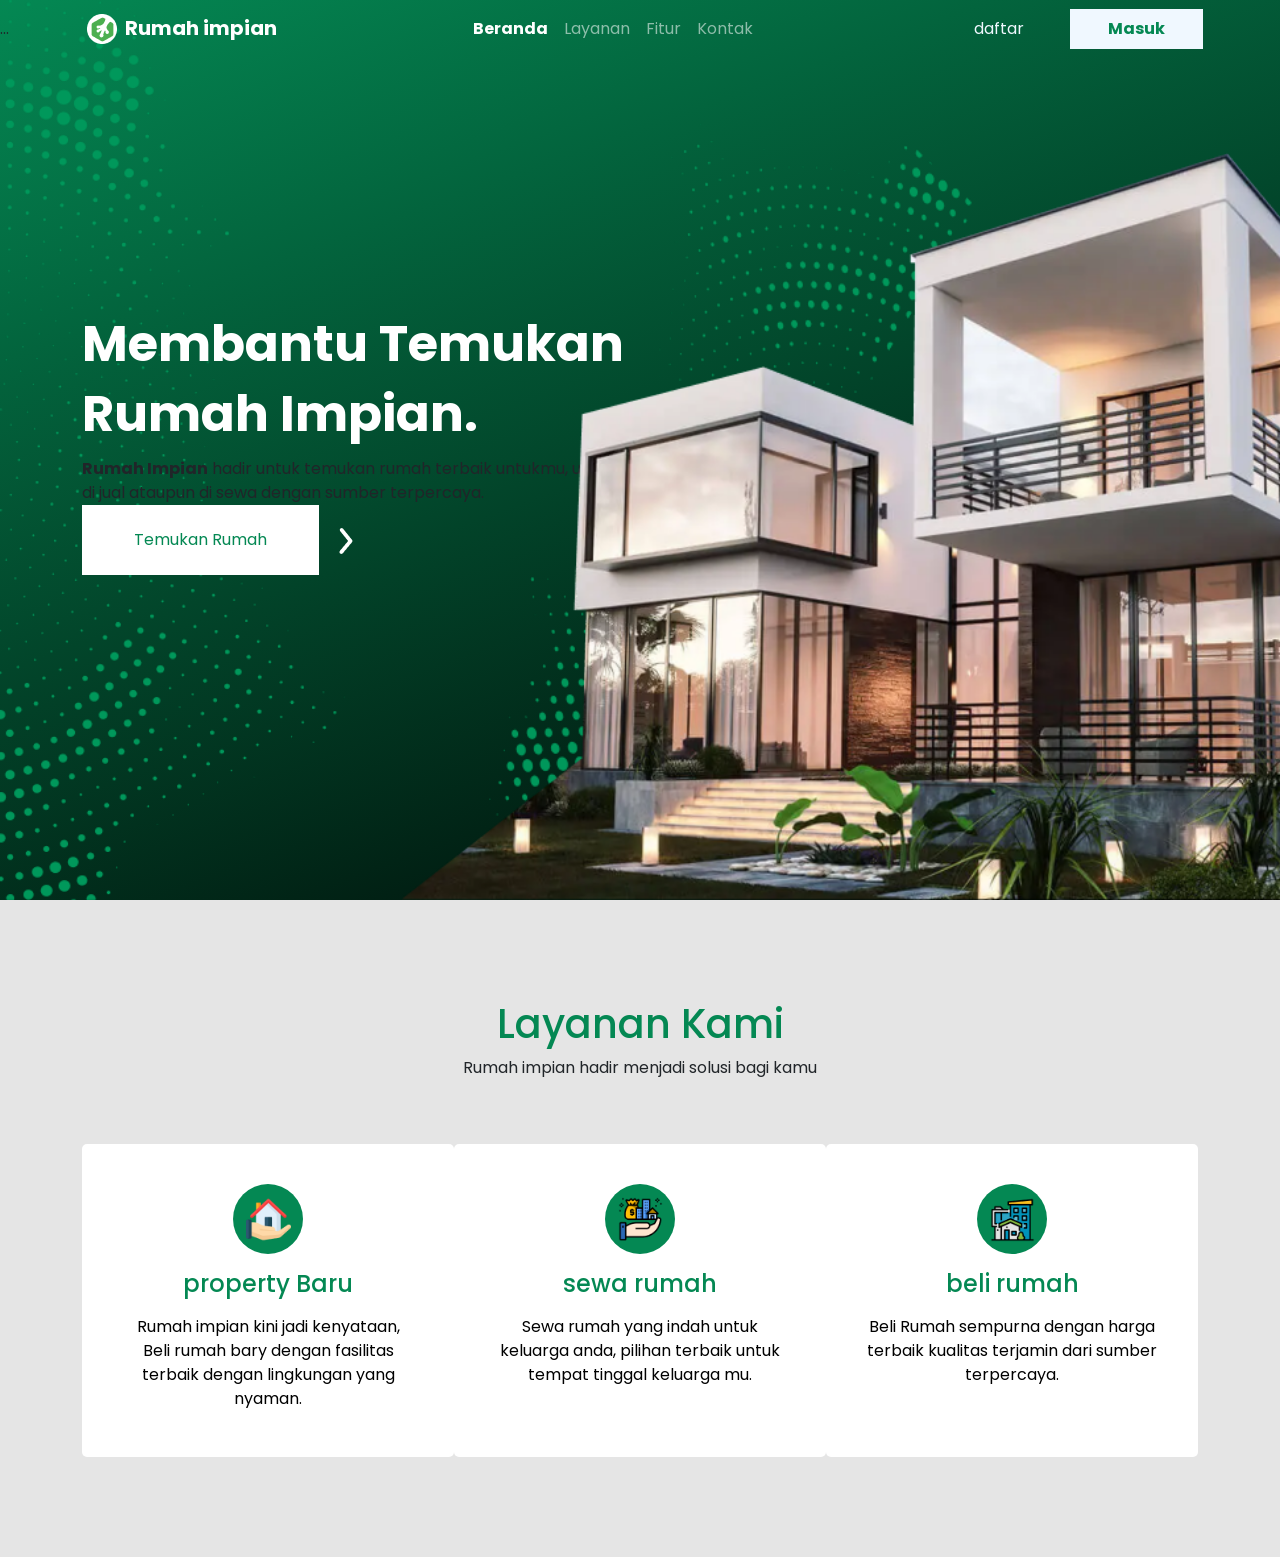
==== index.html @ faec4da8 "update layanan" ====
<!DOCTYPE html>
<html lang="en">
  <head>
    <meta charset="utf-8" />
    <meta name="viewport" content="width=device-width, initial-scale=1" />
    <title>Rumah impian</title>
    <link
      href="https://cdn.jsdelivr.net/npm/bootstrap@5.3.8/dist/css/bootstrap.min.css"
      rel="stylesheet"
      integrity="sha384-sRIl4kxILFvY47J16cr9ZwB07vP4J8+LH7qKQnuqkuIAvNWLzeN8tE5YBujZqJLB"
      crossorigin="anonymous"
    />
    <link rel="preconnect" href="https://fonts.googleapis.com" />
    <link rel="preconnect" href="https://fonts.gstatic.com" crossorigin />
    <link
      href="https://fonts.googleapis.com/css2?family=Poppins:wght@400;500;700&display=swap"
      rel="stylesheet"
    />
    <link rel="shortcut icon" href="image/logo rumah impian.png" type="image/x-icon">
    <link rel="stylesheet" href="style.css">
  </head>
  <body>
    
    <nav class="navbar navbar-expand-lg bg-transparent navbar-dark position-fixed w-100">...
      <div class="container">
        <a class="navbar-brand" href="#"><img src="image/logo rumah impian.png" alt="Logo" width="30"  class="d-inline-block align-text-top me-2">Rumah impian</a>
        <button
          class="navbar-toggler"
          type="button"
          data-bs-toggle="collapse"
          data-bs-target="#navbarNav"
          aria-controls="navbarNav"
          aria-expanded="false"
          aria-label="Toggle navigation"
        >
          <span class="navbar-toggler-icon"></span>
        </button>
        <div class="collapse navbar-collapse" id="navbarNav">
          <ul class="navbar-nav mx-auto">
            <li class="nav-item">
              <a class="nav-link active" aria-current="page" href="#">Beranda</a>
            </li>
            <li class="nav-item">
              <a class="nav-link" href="#">Layanan</a>
            </li>
            <li class="nav-item">
              <a class="nav-link" href="#">Fitur</a>
            </li>
            <li class="nav-item">
              <a class="nav-link">Kontak</a>
            </li>
          </ul>
          <div>
            <button class="btn-daftar">daftar</button>
            <button class="btn-Masuk">Masuk</button>
          </div>
        </div>
      </div>
    </nav>
    
     <!-- section hero-->
     <section id="hero">
    <div class="container h-100">
    <div class="row h-100">
      
        <div class="col-md-6 my-auto text-hero">
       <h1>Membantu Temukan Rumah Impian.</h1>   
       <P>
        <span class="fw-bold">Rumah Impian</span> hadir untuk temukan rumah terbaik
       untukmu, untuk di jual ataupun di sewa dengan sumber 
        terpercaya.
    <button class="btn-lg">Temukan Rumah</button>
    <img src="image/arrow.png"alt="">
    </P>  
        </div>
    </div>
    <img src="image/hero banner.png" alt="" class="position-absolute end-0 bottom-0  h-100" >
    <img src="image/accent banner.png" alt="" class="position-absolute start-0 top-0 h-100 accent-banner" >
    <!--end section hero -->

    <!-- section layanan -->
    <section id="our-service">
      <div class="container h-100">
        <div class="row">
          <div class="col-md text-center">
            <h1 class="kaa">Layanan Kami</h1>
            <p>Rumah impian hadir menjadi solusi bagi kamu</p>
          </div>
        </div>
        <div class="row mt-5">
            <div class="col-md-4 card-layanan">
            <div class="container-img position-relative mx-auto">
              <img src="image/house 1.png" alt="" height="45" />
            </div>
            <h4 class="mt-3 mb-3 text-center">property
            Baru</h4>
            <p class="text-center">
              Rumah impian kini jadi kenyataan, Beli 
              rumah bary dengan fasilitas terbaik
              dengan lingkungan yang nyaman.
            </p>
      </div>
        <div class="col-md-4 card-layanan">
            <div class="container-img position-relative mx-auto">
              <img src="image/assets 1.png" alt="" height="45" />
            </div>
            <h4 class="mt-3 mb-3 text-center">sewa rumah
            </h4>
            <p class="text-center">
             Sewa rumah yang indah untuk keluarga 
             anda, pilihan terbaik untuk tempat 
             tinggal keluarga mu.
            </p>
      </div>
      <div class="col-md-4 card-layanan">
            <div class="container-img position-relative mx-auto">
              <img src="image/town 1.png" alt="" height="45" />
            </div>
            <h4 class="mt-3 mb-3 text-center">beli rumah
            </h4>
            <p class="text-center">
              Beli Rumah sempurna dengan harga 
              terbaik kualitas terjamin dari sumber 
              terpercaya.
            </p>
      </div>
    </div>
            
      </div>
     </section>
    </div>
     </section>
    <script
      src="https://cdn.jsdelivr.net/npm/bootstrap@5.3.8/dist/js/bootstrap.bundle.min.js"
      integrity="sha384-FKyoEForCGlyvwx9Hj09JcYn3nv7wiPVlz7YYwJrWVcXK/BmnVDxM+D2scQbITxI"
      crossorigin="anonymous"
    ></script>
  </body>
</html>
---- style.css ----
:root{
    --pr-hijau: #048853 ;
}
body{
    font-family:"Poppins";
    background-color: #e5e5e5;
}
.navbar{
    z-index: 3;
}
*{
    z-index: 2;
}
.accent-banner{
    z-index: 1;

}
.navbar-brand{

    font-size: 20px;
    font-weight: 700;
}
/* navbar style */
.nav-link.active{
    font-size: 16px;
    font-weight:700;
}
.nav-link{

    font-size: 16px;
    font-weight: 400;
}
.btn-Masuk{
    width: 133px;
    height: 40px;
    background-color: aliceblue;
    border: none;
    font-weight: 700;
    color: var(--pr-hijau)
}
.btn-daftar{
    width: 133px;
    height: 40px;
    background-color: transparent;
    border: none;
    font-size: 16px;
    font-weight:400;
    color:aliceblue;

}
/* navbar end */

/* style hero */
#hero{
    background: linear-gradient(160deg, var(--pr-hijau), #000);
    height: 100vh;
}
.text-hero h1{
    font-size: 50px;
    font-weight: 700;
    color: #fff;
    line-height: 70px;
}
.btn-lg{
    width: 237px;
    height: 70px;
    font-size: 16px;
    font-weight: 700px;
    background-color: #fff;
    color: var(--pr-hijau);
    border:none;
}
/* end  */
/*end style hero */

/* layanan style */
#our-service{
    padding: 100px 0;
    width: 100%;
}
.container-img{
    display: flex;
    justify-content: center;
    align-items: center;
    height: 70px;
    width: 70px;
    border-radius: 50%;
    background-color:var(--pr-hijau);
}
.card-layanan{
 height: 313px;
    padding: 40px;
    background-color: #fff;
    border-radius: 5px;
}
/* ini hover card */
.card-layanan:hover{
    height: 313px;
    padding: 40px;
    background: linear-gradient(160deg, var(--pr-hijau),#000000e4);
    border-radius: 5px;
}
/* ini hover card */
.card-layanan h4{
    font-size: 24;
    font-weight: 500;
    color: var(--pr-hijau);
}
.card-layanan p{
    color: #000;
}
.card-layanan :hover h4{
    font-size: 24;
    font-weight: 500;
    color: #fff;
}
.card-layanan :hover p{
    color:#fff
}
.btn-Masuk:hover{
    background-color: var(--pr-hijau);
    color: white;
    transition: 0.8s ease;
    border-radius: 8px;
}
.card-layanan:hover .container-img{
    background-color: #fff;
}
.kaa{
    color: var(--pr-hijau);
}
/* end layanan */
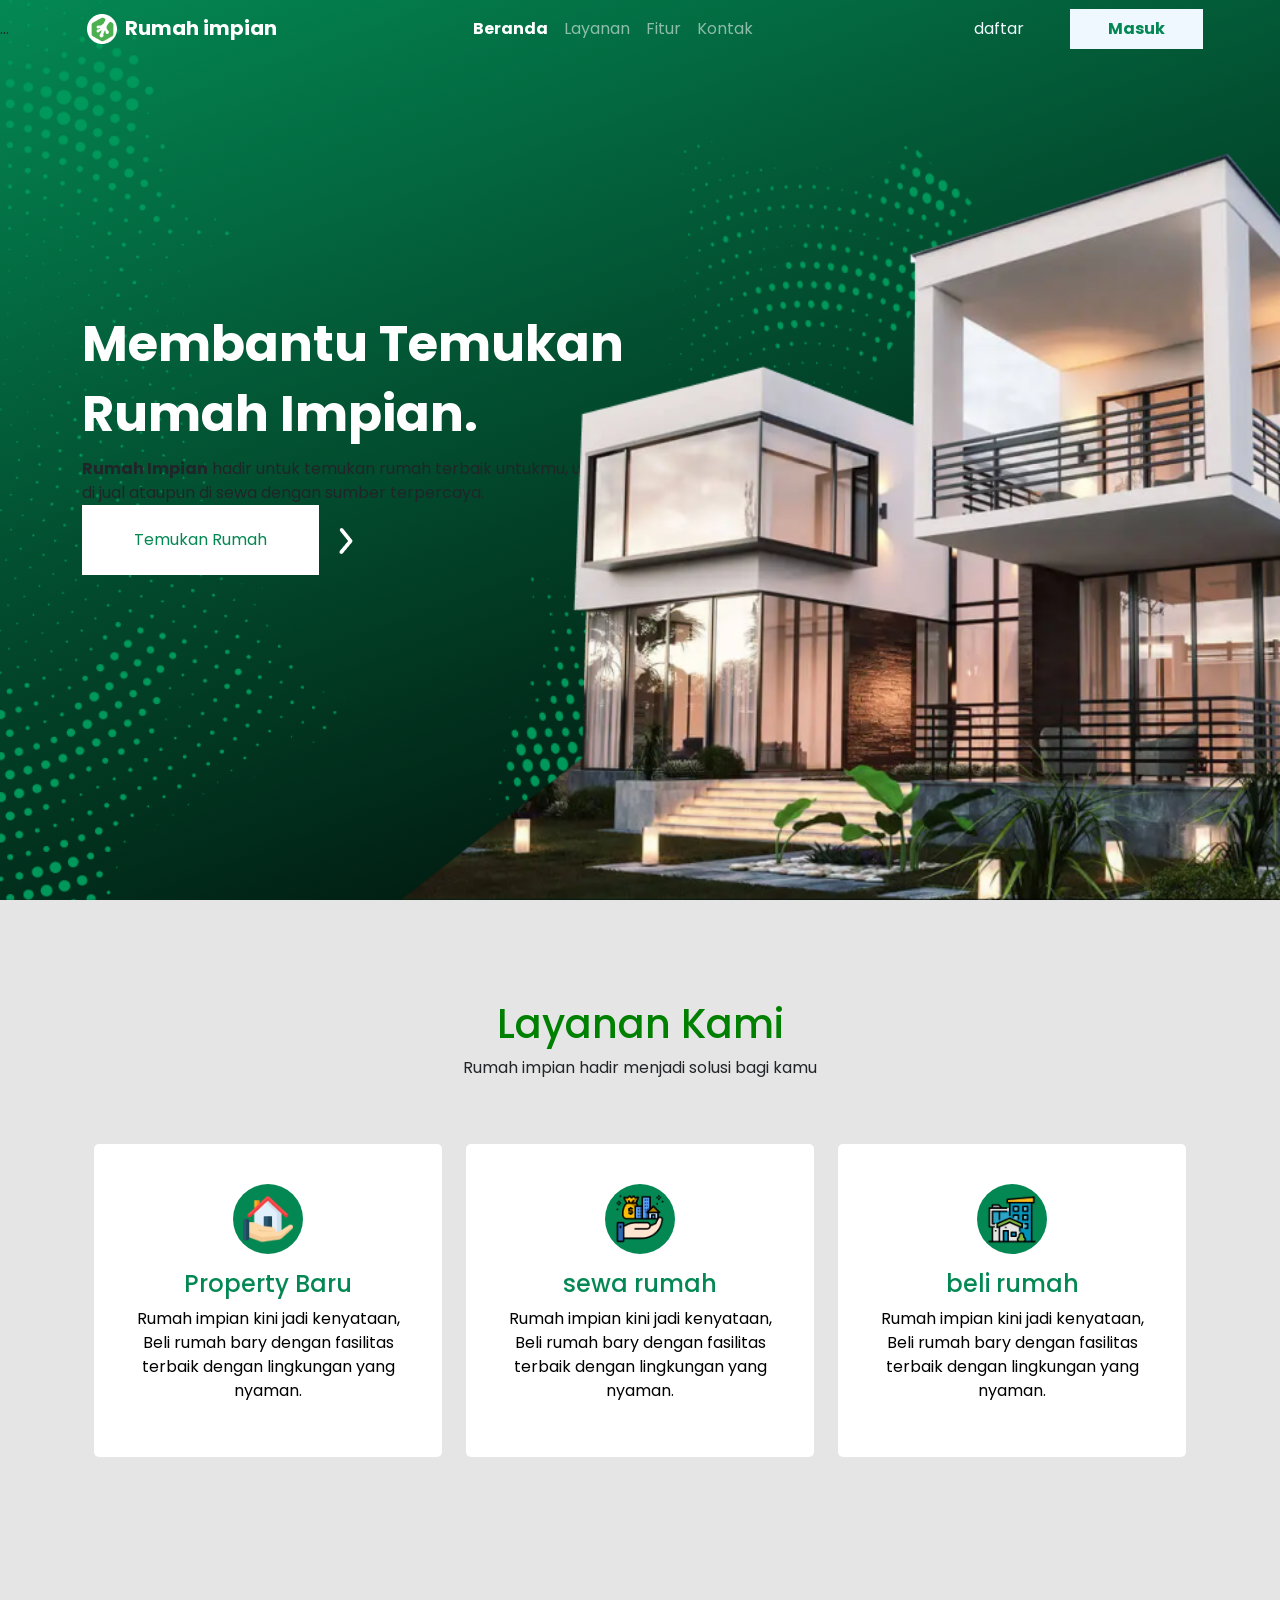
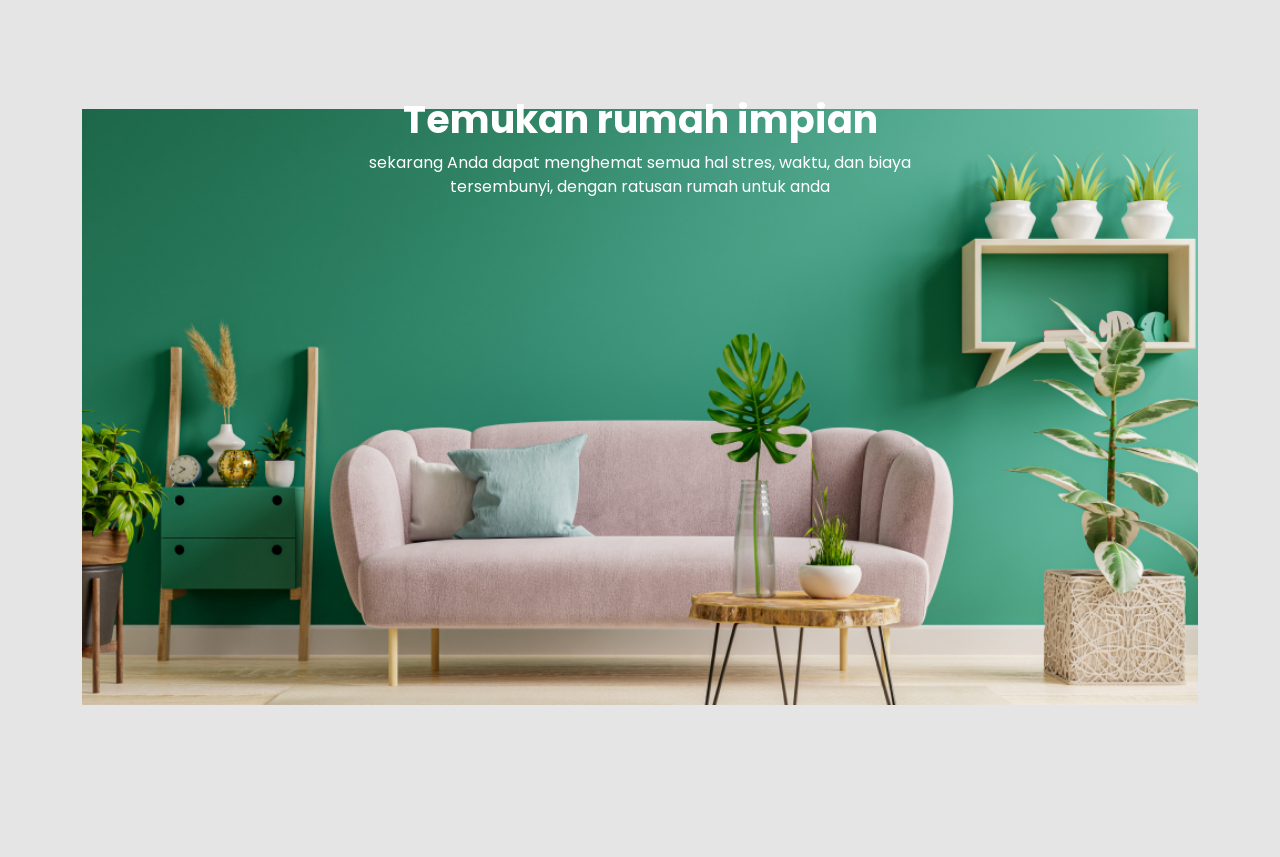
==== commit 41989368: "temukan rumah" ====
--- a/index.html
+++ b/index.html
@@ -78,58 +78,78 @@
     <img src="image/accent banner.png" alt="" class="position-absolute start-0 top-0 h-100 accent-banner" >
     <!--end section hero -->
 
-    <!-- section layanan -->
+   <!-- section layanan  -->
+
     <section id="our-service">
-      <div class="container h-100">
+      <div class="container">
         <div class="row">
-          <div class="col-md text-center">
-            <h1 class="kaa">Layanan Kami</h1>
+          <div class="col-12 text-center">
+            <h1 class="Rafka-kasep">Layanan Kami</h1>
             <p>Rumah impian hadir menjadi solusi bagi kamu</p>
           </div>
         </div>
         <div class="row mt-5">
-            <div class="col-md-4 card-layanan">
-            <div class="container-img position-relative mx-auto">
-              <img src="image/house 1.png" alt="" height="45" />
+          <div class="col-md-4">
+            <div class="card-layanan text-center">
+              <div class="container-img position-relative mx-auto">
+                <img src="image/house 1.png" alt="" class="position-absolute top-50 start-50 translate-middle" height="50"/>
+              </div>
+              <h4 class="mt-3">Property Baru</h4>
+              <p class="mt-2">
+                Rumah impian kini jadi kenyataan, Beli rumah bary dengan
+                fasilitas terbaik dengan lingkungan yang nyaman.
+              </p>
             </div>
-            <h4 class="mt-3 mb-3 text-center">property
-            Baru</h4>
-            <p class="text-center">
-              Rumah impian kini jadi kenyataan, Beli 
-              rumah bary dengan fasilitas terbaik
-              dengan lingkungan yang nyaman.
-            </p>
+          </div>
+          <div class="col-md-4">
+            <div class="card-layanan text-center">
+              <div class="container-img position-relative mx-auto">
+                <img src="image/assets 1.png" alt="" class="position-absolute top-50 start-50 translate-middle" height="50"/>
+              </div>
+              <h4 class="mt-3">sewa rumah</h4>
+              <p class="mt-2">
+                Rumah impian kini jadi kenyataan, Beli rumah bary dengan
+                fasilitas terbaik dengan lingkungan yang nyaman.
+              </p>
+            </div>
+          </div>
+          <div class="col-md-4">
+            <div class="card-layanan text-center">
+              <div class="container-img position-relative mx-auto">
+                <img src="image/town 1.png" alt="" class="position-absolute top-50 start-50 translate-middle" height="50"/>
+              </div>
+              <h4 class="mt-3">beli rumah</h4>
+              <p class="mt-2">
+                Rumah impian kini jadi kenyataan, Beli rumah bary dengan
+                fasilitas terbaik dengan lingkungan yang nyaman.
+              </p>
+            </div>
+          </div>
+        </div>
       </div>
-        <div class="col-md-4 card-layanan">
-            <div class="container-img position-relative mx-auto">
-              <img src="image/assets 1.png" alt="" height="45" />
-            </div>
-            <h4 class="mt-3 mb-3 text-center">sewa rumah
-            </h4>
-            <p class="text-center">
-             Sewa rumah yang indah untuk keluarga 
-             anda, pilihan terbaik untuk tempat 
-             tinggal keluarga mu.
-            </p>
-      </div>
-      <div class="col-md-4 card-layanan">
-            <div class="container-img position-relative mx-auto">
-              <img src="image/town 1.png" alt="" height="45" />
-            </div>
-            <h4 class="mt-3 mb-3 text-center">beli rumah
-            </h4>
-            <p class="text-center">
-              Beli Rumah sempurna dengan harga 
-              terbaik kualitas terjamin dari sumber 
-              terpercaya.
-            </p>
-      </div>
-    </div>
-            
+    </section>
+
+    <!-- end section layanan -->
+
+    <!-- section temukan-rumah -->
+    <section id="temukan-rumah">
+      <div class="container text-center">
+<div class="row">
+<div class="col-12">
+<h1 class="tmk-rumah">Temukan rumah impian</h1>
+<p class="sub-tmk-rmh">
+  sekarang Anda dapat menghemat semua hal stres, waktu, dan biaya <br> tersembunyi, dengan ratusan rumah untuk anda
+  </p>
+</div>
+</div>
+    </section>
+     <!-- end section temukan-rumah -->
+</div>
       </div>
      </section>
     </div>
      </section>
+
     <script
       src="https://cdn.jsdelivr.net/npm/bootstrap@5.3.8/dist/js/bootstrap.bundle.min.js"
       integrity="sha384-FKyoEForCGlyvwx9Hj09JcYn3nv7wiPVlz7YYwJrWVcXK/BmnVDxM+D2scQbITxI"
--- a/style.css
+++ b/style.css
@@ -123,10 +123,37 @@
     transition: 0.8s ease;
     border-radius: 8px;
 }
-.card-layanan:hover .container-img{
-    background-color: #fff;
+.card-layanan:hover h4{
+    color: #fff;
+    transition: all 0.1s ease-in;
 }
-.kaa{
-    color: var(--pr-hijau);
+.card-layanan:hover p{
+    color:#048853;
+    transition: all 0.1s ease-in;
 }
-/* end layanan */+.Rafka-kasep{
+    color: green;
+}
+
+/* end hover card */
+/* end layanan */
+
+/* style temukan rumah */
+#temukan-rumah {
+    height: 100vh;
+    background-image: url(image/group\ 1.png);
+    background-repeat:no-repeat ;
+    background-size:100% ;
+    background-position: center;
+}
+.tmk-rumah{
+    font-size: 38px;
+    font-weight: 700;
+    color:#fff;
+    margin-top: 140px;
+}
+.sub-tmk-rmh{
+    font-weight: 400;
+    color:#fff;
+}
+/* end style temukan rumah  */
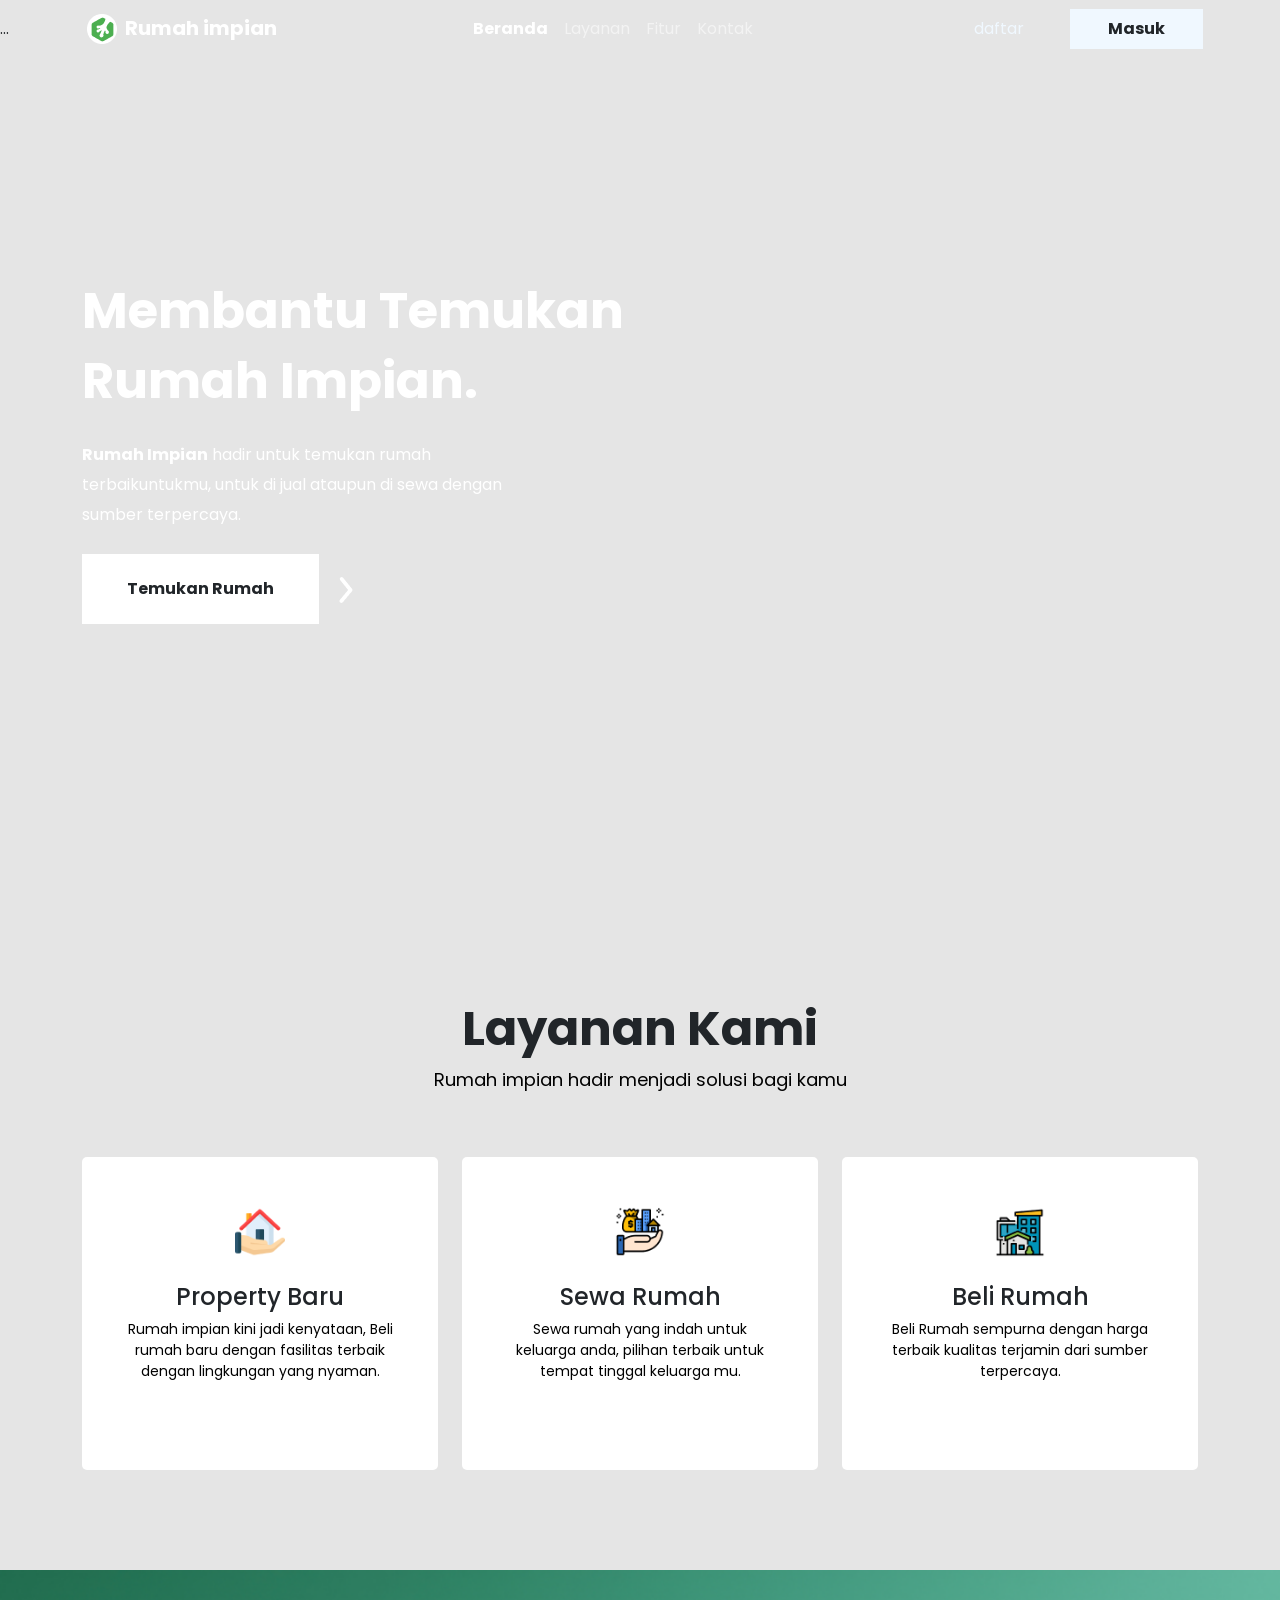
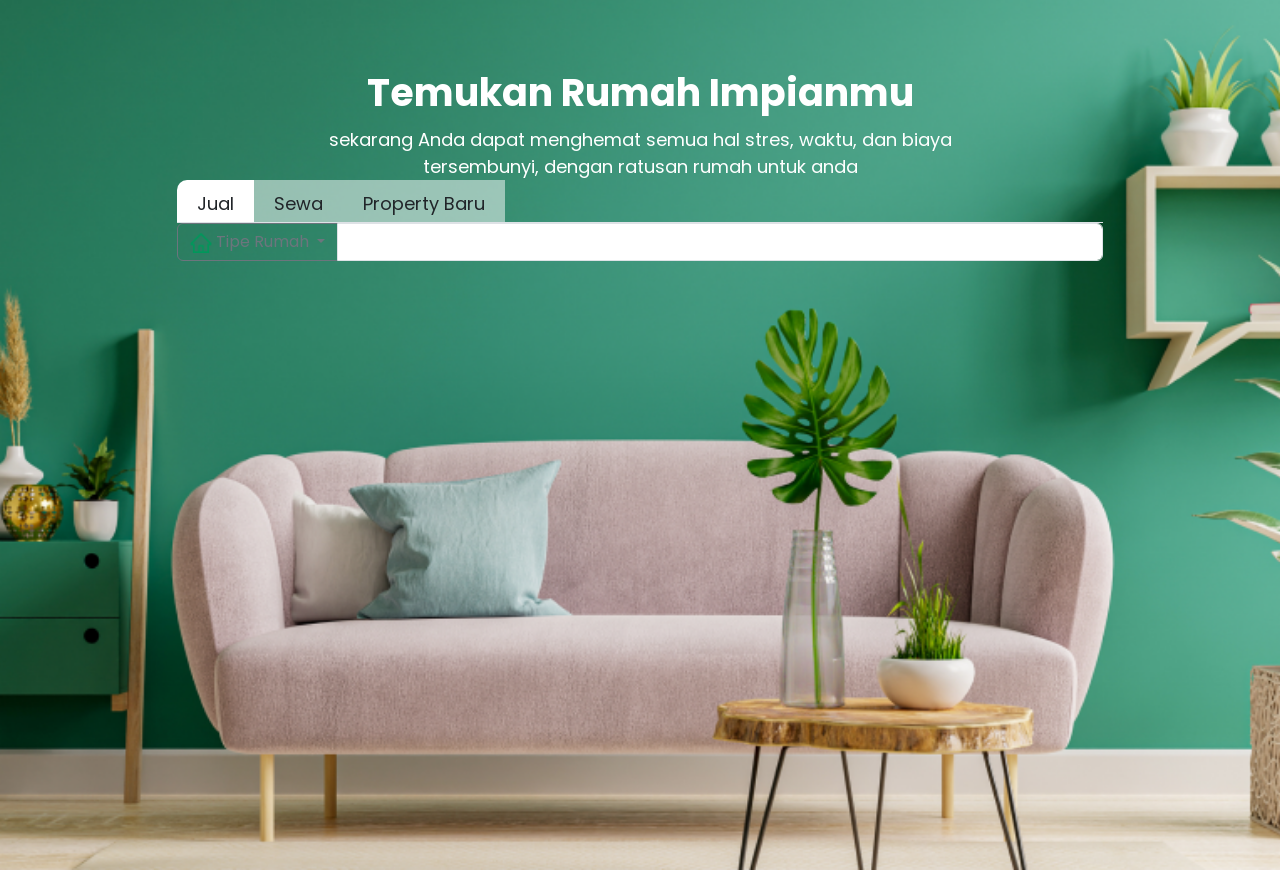
==== commit ea3fcaee: "button" ====
--- a/index.html
+++ b/index.html
@@ -16,14 +16,27 @@
       href="https://fonts.googleapis.com/css2?family=Poppins:wght@400;500;700&display=swap"
       rel="stylesheet"
     />
-    <link rel="shortcut icon" href="image/logo rumah impian.png" type="image/x-icon">
-    <link rel="stylesheet" href="style.css">
+    <link
+      rel="shortcut icon"
+      href="image/logo rumah impian.png"
+      type="image/x-icon"
+    />
+    <link rel="stylesheet" href="style.css" />
   </head>
   <body>
-    
-    <nav class="navbar navbar-expand-lg bg-transparent navbar-dark position-fixed w-100">...
+    <nav
+      class="navbar navbar-expand-lg bg-transparent navbar-dark position-fixed w-100"
+    >
+      ...
       <div class="container">
-        <a class="navbar-brand" href="#"><img src="image/logo rumah impian.png" alt="Logo" width="30"  class="d-inline-block align-text-top me-2">Rumah impian</a>
+        <a class="navbar-brand" href="#"
+          ><img
+            src="image/logo rumah impian.png"
+            alt="Logo"
+            width="30"
+            class="d-inline-block align-text-top me-2"
+          />Rumah impian</a
+        >
         <button
           class="navbar-toggler"
           type="button"
@@ -38,7 +51,9 @@
         <div class="collapse navbar-collapse" id="navbarNav">
           <ul class="navbar-nav mx-auto">
             <li class="nav-item">
-              <a class="nav-link active" aria-current="page" href="#">Beranda</a>
+              <a class="nav-link active" aria-current="page" href="#"
+                >Beranda</a
+              >
             </li>
             <li class="nav-item">
               <a class="nav-link" href="#">Layanan</a>
@@ -57,34 +72,42 @@
         </div>
       </div>
     </nav>
-    
-     <!-- section hero-->
-     <section id="hero">
-    <div class="container h-100">
-    <div class="row h-100">
-      
-        <div class="col-md-6 my-auto text-hero">
-       <h1>Membantu Temukan Rumah Impian.</h1>   
-       <P>
-        <span class="fw-bold">Rumah Impian</span> hadir untuk temukan rumah terbaik
-       untukmu, untuk di jual ataupun di sewa dengan sumber 
-        terpercaya.
-    <button class="btn-lg">Temukan Rumah</button>
-    <img src="image/arrow.png"alt="">
-    </P>  
-        </div>
-    </div>
-    <img src="image/hero banner.png" alt="" class="position-absolute end-0 bottom-0  h-100" >
-    <img src="image/accent banner.png" alt="" class="position-absolute start-0 top-0 h-100 accent-banner" >
-    <!--end section hero -->
-
-   <!-- section layanan  -->
-
+
+    <!-- section hero-->
+    <section id="hero">
+      <div class="container h-100">
+        <div class="row h-100">
+          <div class="col-md-6 my-auto text-hero">
+            <h1>Membantu Temukan Rumah Impian.</h1>
+            <p class="mt-4 mb-4">
+              <span class="fw-bold">Rumah Impian</span> hadir untuk temukan
+              rumah terbaikuntukmu, untuk di jual ataupun di sewa dengan sumber
+              terpercaya.
+            </p>
+            <button class="btn-lg">Temukan Rumah</button>
+            <img src="image/arrow.png" alt="" />
+          </div>
+        </div>
+        <img
+          src="image/hero benner.png"
+          alt=""
+          class="position-absolute end-0 bottom-0 h-100"
+        />
+        <img
+          src="image/accent benner.png"
+          alt=""
+          class="position-absolute start-0 top-0 h-100 accent-benner"
+        />
+      </div>
+    </section>
+    <!-- end section hero-->
+
+    <!-- section layanan -->
     <section id="our-service">
       <div class="container">
         <div class="row">
           <div class="col-12 text-center">
-            <h1 class="Rafka-kasep">Layanan Kami</h1>
+            <h1 class="kaa">Layanan Kami</h1>
             <p>Rumah impian hadir menjadi solusi bagi kamu</p>
           </div>
         </div>
@@ -92,11 +115,16 @@
           <div class="col-md-4">
             <div class="card-layanan text-center">
               <div class="container-img position-relative mx-auto">
-                <img src="image/house 1.png" alt="" class="position-absolute top-50 start-50 translate-middle" height="50"/>
+                <img
+                  src="image/house 1.png"
+                  alt=""
+                  class="position-absolute top-50 start-50 translate-middle"
+                  height="50"
+                />
               </div>
               <h4 class="mt-3">Property Baru</h4>
               <p class="mt-2">
-                Rumah impian kini jadi kenyataan, Beli rumah bary dengan
+                Rumah impian kini jadi kenyataan, Beli rumah baru dengan
                 fasilitas terbaik dengan lingkungan yang nyaman.
               </p>
             </div>
@@ -104,24 +132,34 @@
           <div class="col-md-4">
             <div class="card-layanan text-center">
               <div class="container-img position-relative mx-auto">
-                <img src="image/assets 1.png" alt="" class="position-absolute top-50 start-50 translate-middle" height="50"/>
-              </div>
-              <h4 class="mt-3">sewa rumah</h4>
+                <img
+                  src="image/assets 1.png"
+                  alt=""
+                  class="position-absolute top-50 start-50 translate-middle"
+                  height="50"
+                />
+              </div>
+              <h4 class="mt-3">Sewa Rumah</h4>
               <p class="mt-2">
-                Rumah impian kini jadi kenyataan, Beli rumah bary dengan
-                fasilitas terbaik dengan lingkungan yang nyaman.
+                Sewa rumah yang indah untuk keluarga anda, pilihan terbaik untuk
+                tempat tinggal keluarga mu.
               </p>
             </div>
           </div>
           <div class="col-md-4">
             <div class="card-layanan text-center">
               <div class="container-img position-relative mx-auto">
-                <img src="image/town 1.png" alt="" class="position-absolute top-50 start-50 translate-middle" height="50"/>
-              </div>
-              <h4 class="mt-3">beli rumah</h4>
+                <img
+                  src="image/town 1.png"
+                  alt=""
+                  class="position-absolute top-50 start-50 translate-middle"
+                  height="50"
+                />
+              </div>
+              <h4 class="mt-3">Beli Rumah</h4>
               <p class="mt-2">
-                Rumah impian kini jadi kenyataan, Beli rumah bary dengan
-                fasilitas terbaik dengan lingkungan yang nyaman.
+                Beli Rumah sempurna dengan harga terbaik kualitas terjamin dari
+                sumber terpercaya.
               </p>
             </div>
           </div>
@@ -129,26 +167,128 @@
       </div>
     </section>
 
-    <!-- end section layanan -->
-
-    <!-- section temukan-rumah -->
+    <!--end section layanan-->
+
+    <!-- section temukan rumah-->
     <section id="temukan-rumah">
-      <div class="container text-center">
-<div class="row">
-<div class="col-12">
-<h1 class="tmk-rumah">Temukan rumah impian</h1>
-<p class="sub-tmk-rmh">
-  sekarang Anda dapat menghemat semua hal stres, waktu, dan biaya <br> tersembunyi, dengan ratusan rumah untuk anda
-  </p>
-</div>
-</div>
+      <div class="container">
+        <div class="row">
+          <div class="col-12 text-center">
+            <h1 class="ka">Temukan Rumah Impianmu</h1>
+            <p class="sub-tmk-rmh">
+              sekarang Anda dapat menghemat semua hal stres, waktu, dan biaya
+              <br />
+              tersembunyi, dengan ratusan rumah untuk anda
+            </p>
+          </div>
+        </div>
+        <div class="row">
+          <div class="col-10 mx-auto">
+            <ul class="nav nav-tabs" id="myTab" role="tablist">
+              <li class="nav-item" role="presentation">
+                <button
+                  class="btn-tab jual active"
+                  id="home-tab"
+                  data-bs-toggle="tab"
+                  data-bs-target="#home-tab-pane"
+                  type="button"
+                  role="tab"
+                  aria-controls="home-tab-pane"
+                  aria-selected="true"
+                >
+                  Jual
+                </button>
+              </li>
+              <li class="nav-item" role="presentation">
+                <button
+                  class="btn-tab"
+                  id="profile-tab"
+                  data-bs-toggle="tab"
+                  data-bs-target="#profile-tab-pane"
+                  type="button"
+                  role="tab"
+                  aria-controls="profile-tab-pane"
+                  aria-selected="false"
+                >
+                  Sewa
+                </button>
+              </li>
+              <li class="nav-item" role="presentation">
+                <button
+                  class="btn-tab roperty"
+                  id="contact-tab"
+                  data-bs-toggle="tab"
+                  data-bs-target="#contact-tab-pane"
+                  type="button"
+                  role="tab"
+                  aria-controls="contact-tab-pane"
+                  aria-selected="false"
+                >
+                  Property Baru
+                </button>
+              </li>
+            </ul>
+            <div class="tab-content" id="myTabContent">
+              <div
+                class="tab-pane fade show active"
+                id="home-tab-pane"
+                role="tabpanel"
+                aria-labelledby="home-tab"
+                tabindex="0"
+              >
+                <div class="input-group mb-3">
+                  <button
+                    class="btn btn-outline-secondary dropdown-toggle"
+                    type="button"
+                    data-bs-toggle="dropdown"
+                    aria-expanded="false"
+                  >
+                  <img src="image/Vector.png" height="20" width="22" alt=""> Tipe Rumah
+                  </button>
+                  <ul class="dropdown-menu">
+                    <li><a class="dropdown-item" href="#">Action</a></li>
+                    <li>
+                      <a class="dropdown-item" href="#">Another action</a>
+                    </li>
+                    <li>
+                      <a class="dropdown-item" href="#">Something else here</a>
+                    </li>
+                    <li><hr class="dropdown-divider" /></li>
+                    <li>
+                      <a class="dropdown-item" href="#">Separated link</a>
+                    </li>
+                  </ul>
+                  <input
+                    type="text"
+                    class="form-control"
+                    aria-label="Text input with dropdown button"
+                  />
+                </div>
+              </div>
+              <div
+                class="tab-pane fade"
+                id="profile-tab-pane"
+                role="tabpanel"
+                aria-labelledby="profile-tab"
+                tabindex="0"
+              >
+                Jual rumah
+              </div>
+              <div
+                class="tab-pane fade"
+                id="contact-tab-pane"
+                role="tabpanel"
+                aria-labelledby="contact-tab"
+                tabindex="0"
+              >
+                Property Baru
+              </div>
+            </div>
+          </div>
+        </div>
+      </div>
     </section>
-     <!-- end section temukan-rumah -->
-</div>
-      </div>
-     </section>
-    </div>
-     </section>
+    <!-- end section temukan rumah-->
 
     <script
       src="https://cdn.jsdelivr.net/npm/bootstrap@5.3.8/dist/js/bootstrap.bundle.min.js"
--- a/style.css
+++ b/style.css
@@ -1,5 +1,5 @@
-:root{
-    --pr-hijau: #048853 ;
+root{
+    --pr-hijau: #048853;
 }
 body{
     font-family:"Poppins";
@@ -11,14 +11,14 @@
 *{
     z-index: 2;
 }
-.accent-banner{
+.accent-benner{
     z-index: 1;
 
-}
+    }
 .navbar-brand{
+ font-size: 20px;
+ font-weight: 700;
 
-    font-size: 20px;
-    font-weight: 700;
 }
 /* navbar style */
 .nav-link.active{
@@ -58,102 +58,142 @@
 .text-hero h1{
     font-size: 50px;
     font-weight: 700;
-    color: #fff;
+    color:#fff;
     line-height: 70px;
+}
+.text-hero p{
+    font-size: 16px;
+    font-weight: 400;
+    color: white;
+    line-height: 30px;
+    width: 85%;
 }
 .btn-lg{
     width: 237px;
     height: 70px;
     font-size: 16px;
-    font-weight: 700px;
-    background-color: #fff;
+    font-weight: 700;
+    background-color: white;
     color: var(--pr-hijau);
-    border:none;
+    border: none;
 }
 /* end  */
-/*end style hero */
 
 /* layanan style */
 #our-service{
     padding: 100px 0;
     width: 100%;
 }
+h1{
+    font-size: 48px;
+    font-weight: 700;
+    color: var(--pr-hijau);
+}
+p{
+    font-size: 18px;
+    font-weight: 400;
+    color: #000;
+}
+.card-layanan{
+    height: 313px;
+    border-radius: 5px;
+    background-color: #fff;
+    padding: 40px;
+    transition: all 0.1s ease-in;
+}
+
 .container-img{
-    display: flex;
-    justify-content: center;
-    align-items: center;
     height: 70px;
     width: 70px;
+    background-color: var(--pr-hijau);
     border-radius: 50%;
-    background-color:var(--pr-hijau);
+    transition: all 0.1s ease-in;
 }
-.card-layanan{
- height: 313px;
-    padding: 40px;
+
+.card-layanan h4{
+    font-size: 24px;
+    font-weight: 500;
+    color:var(--pr-hijau);
+    transition: all 0.1s ease-in;
+}
+
+.btn-Masuk:hover{
+    background: var(--pr-hijau);
+    color:white;
+    transition: 0.9s ease;
+    border-radius: 9px;
+}
+
+.card-layanan p{
+    font-size: 14px;
+    font-weight: 400;
+    color:#000;
+    transition: all 0.1s ease-in;
+}
+
+/* hover card */
+.card-layanan:hover{
+    background: linear-gradient(160deg, var(--pr-hijau), #000);
+    transition: all 0.1s ease-in;
+}
+.card-layanan:hover .container-img{
     background-color: #fff;
-    border-radius: 5px;
-}
-/* ini hover card */
-.card-layanan:hover{
-    height: 313px;
-    padding: 40px;
-    background: linear-gradient(160deg, var(--pr-hijau),#000000e4);
-    border-radius: 5px;
-}
-/* ini hover card */
-.card-layanan h4{
-    font-size: 24;
-    font-weight: 500;
-    color: var(--pr-hijau);
-}
-.card-layanan p{
-    color: #000;
-}
-.card-layanan :hover h4{
-    font-size: 24;
-    font-weight: 500;
-    color: #fff;
-}
-.card-layanan :hover p{
-    color:#fff
-}
-.btn-Masuk:hover{
-    background-color: var(--pr-hijau);
-    color: white;
-    transition: 0.8s ease;
-    border-radius: 8px;
+    transition: all 0.1s ease-in;
 }
 .card-layanan:hover h4{
     color: #fff;
     transition: all 0.1s ease-in;
 }
 .card-layanan:hover p{
-    color:#048853;
+    color: #fff;
     transition: all 0.1s ease-in;
-}
-.Rafka-kasep{
-    color: green;
-}
-
+.}
 /* end hover card */
 /* end layanan */
 
 /* style temukan rumah */
-#temukan-rumah {
+#temukan-rumah{
     height: 100vh;
     background-image: url(image/group\ 1.png);
-    background-repeat:no-repeat ;
-    background-size:100% ;
+    background-repeat: no-repeat;
+    background-size: cover;
     background-position: center;
 }
-.tmk-rumah{
+.ka{
+    color: #fff;
+    font-weight: 700;
     font-size: 38px;
-    font-weight: 700;
-    color:#fff;
-    margin-top: 140px;
+    margin-top: 100px;
+    margin-bottom: 1%;
 }
 .sub-tmk-rmh{
+    color: #fff;
     font-weight: 400;
-    color:#fff;
+    margin-bottom: 0%;
 }
-/* end style temukan rumah  */
+.btn-tab{
+    height: 42px;
+    color: var(--pr-hijau);
+    background-color: rgb(255,255,255, 0.5);
+    border: none;
+    padding: 10px 20px;
+    font-size: 18px;
+    font-weight: 400;
+}
+.jual{
+    border-radius: 10px 0 0 0;
+}
+.property{
+    border-radius: 0 10px 0 0;
+}
+.btn-tab.active{
+    height: 42px;
+    color: var(--pr-hijau);
+    background-color: #fff;
+    border: none;
+    padding: 10px 20px 10px 20px;
+    font-size: 18px;
+    font-weight: 400;
+    transition: all 0.3s ease-in;
+}
+/* end style temukan rumah *
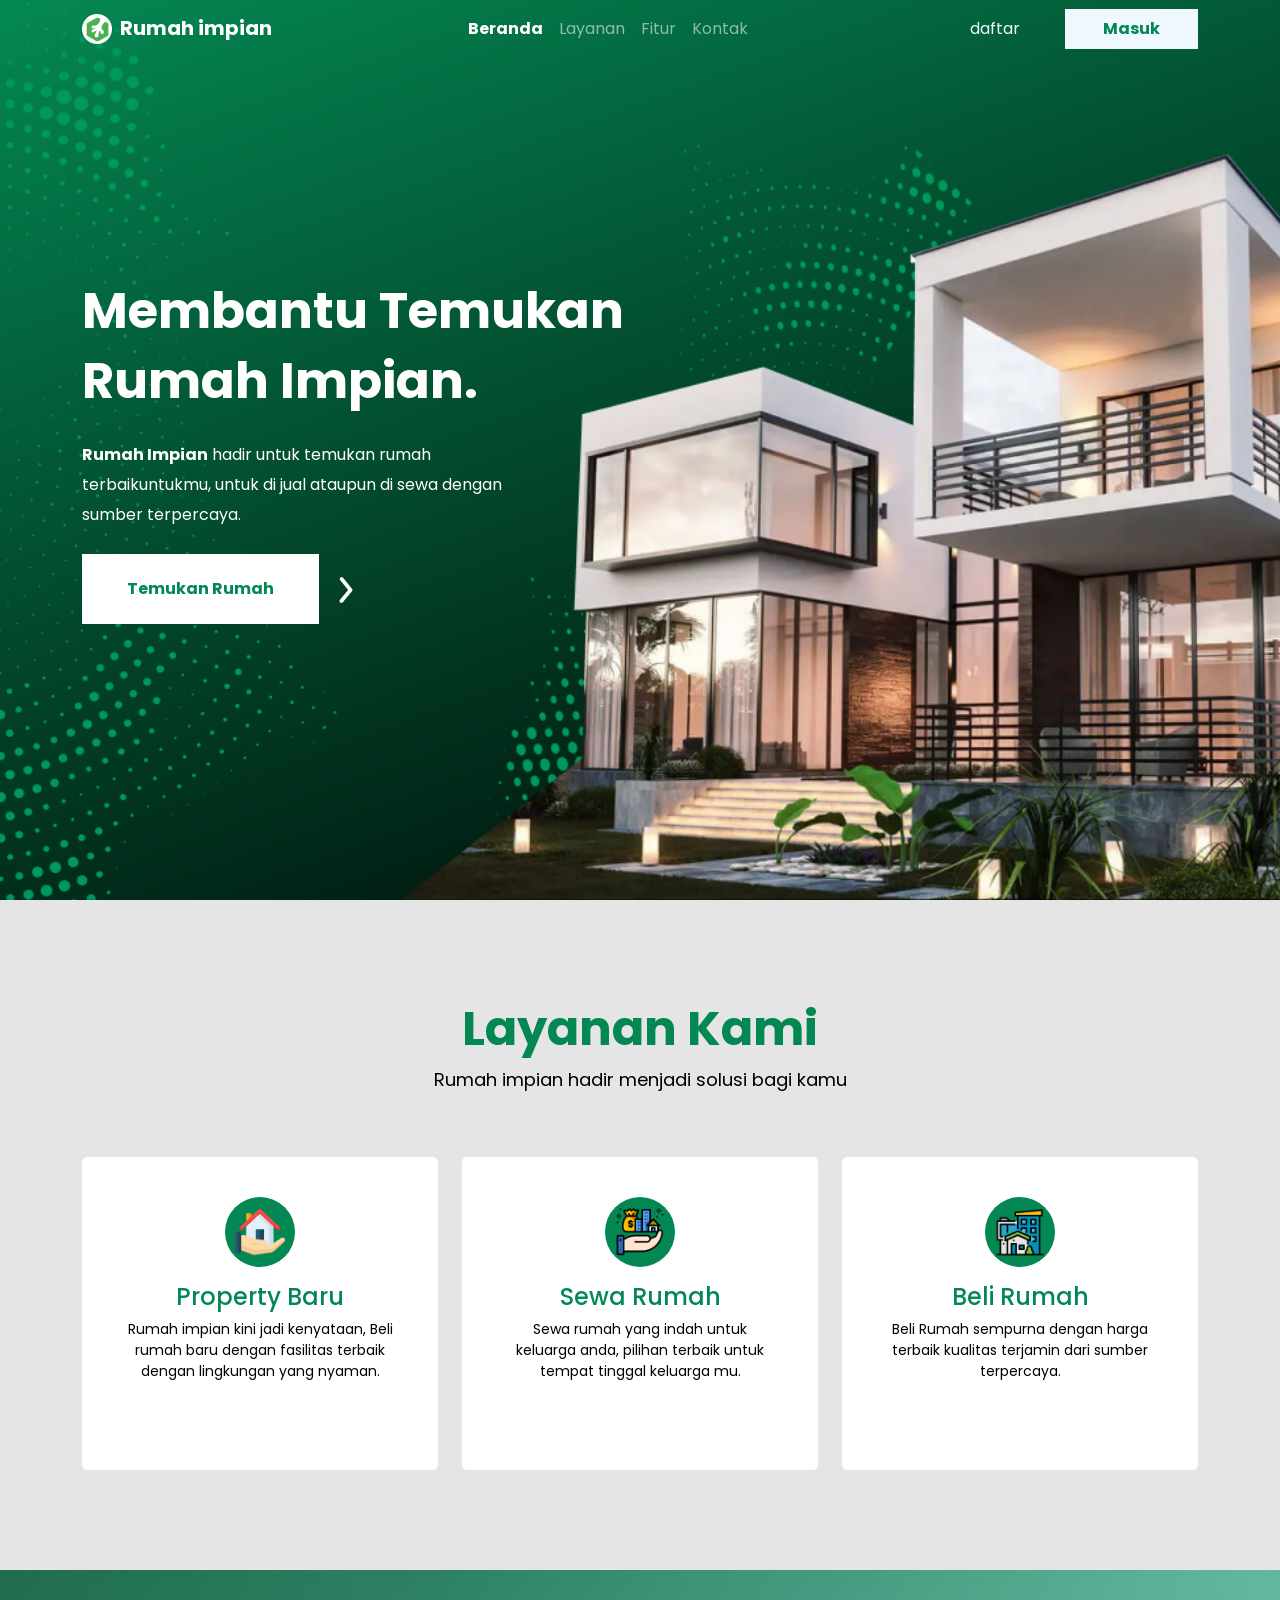
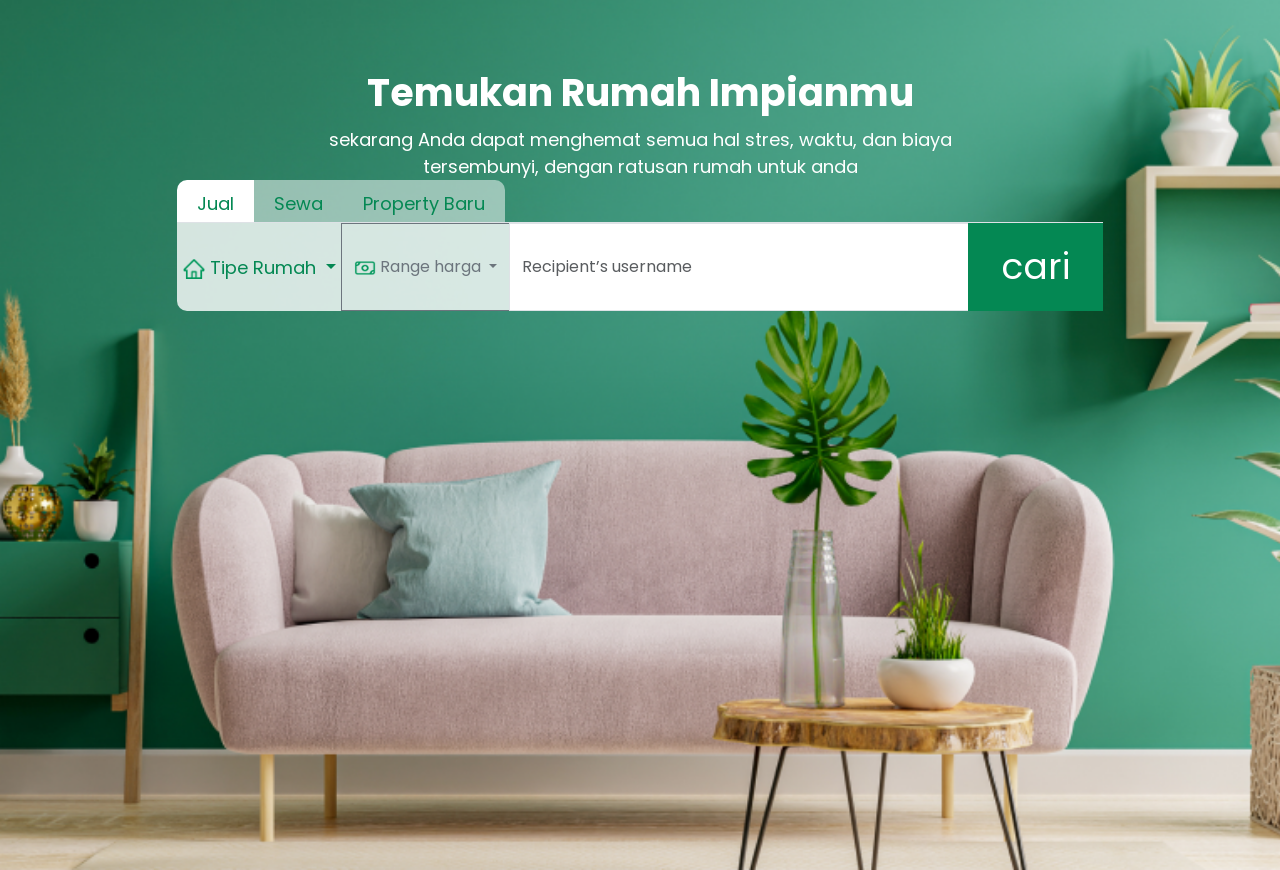
==== commit cfb1bf2f: "hero section" ====
--- a/index.html
+++ b/index.html
@@ -24,10 +24,7 @@
     <link rel="stylesheet" href="style.css" />
   </head>
   <body>
-    <nav
-      class="navbar navbar-expand-lg bg-transparent navbar-dark position-fixed w-100"
-    >
-      ...
+    <nav class="navbar navbar-expand-lg bg-transparent navbar-dark position-fixed w-100">
       <div class="container">
         <a class="navbar-brand" href="#"
           ><img
@@ -89,12 +86,12 @@
           </div>
         </div>
         <img
-          src="image/hero benner.png"
+          src="image/hero banner.png"
           alt=""
           class="position-absolute end-0 bottom-0 h-100"
         />
         <img
-          src="image/accent benner.png"
+          src="image/accent banner.png"
           alt=""
           class="position-absolute start-0 top-0 h-100 accent-benner"
         />
@@ -188,7 +185,7 @@
               <li class="nav-item" role="presentation">
                 <button
                   class="btn-tab jual active"
-                  id="home-tab"
+                  id="jual-tab"
                   data-bs-toggle="tab"
                   data-bs-target="#home-tab-pane"
                   type="button"
@@ -215,7 +212,7 @@
               </li>
               <li class="nav-item" role="presentation">
                 <button
-                  class="btn-tab roperty"
+                  class="btn-tab property"
                   id="contact-tab"
                   data-bs-toggle="tab"
                   data-bs-target="#contact-tab-pane"
@@ -233,17 +230,39 @@
                 class="tab-pane fade show active"
                 id="home-tab-pane"
                 role="tabpanel"
-                aria-labelledby="home-tab"
+                aria-labelledby="jual-tab"
                 tabindex="0"
               >
                 <div class="input-group mb-3">
+                  <button
+                    class="btn-search dropdown-toggle"
+                    type="button"
+                    data-bs-toggle="dropdown"
+                    aria-expanded="false"
+                  >
+                    <img src="image/Vector.png" height="20" width="22" alt="" />
+                    Tipe Rumah
+                  </button>
+                  <ul class="dropdown-menu">
+                    <li><a class="dropdown-item" href="#">Action</a></li>
+                    <li>
+                      <a class="dropdown-item" href="#">Another action</a>
+                    </li>
+                    <li>
+                      <a class="dropdown-item" href="#">Something else here</a>
+                    </li>
+                    <li><hr class="dropdown-divider" /></li>
+                    <li>
+                      <a class="dropdown-item" href="#">Separated link</a>
+                    </li>
+                  </ul>
                   <button
                     class="btn btn-outline-secondary dropdown-toggle"
                     type="button"
                     data-bs-toggle="dropdown"
                     aria-expanded="false"
                   >
-                  <img src="image/Vector.png" height="20" width="22" alt=""> Tipe Rumah
+                    <img src="image/akar-icons_money.png" height="20" width="22" alt="" /> Range harga
                   </button>
                   <ul class="dropdown-menu">
                     <li><a class="dropdown-item" href="#">Action</a></li>
@@ -258,11 +277,8 @@
                       <a class="dropdown-item" href="#">Separated link</a>
                     </li>
                   </ul>
-                  <input
-                    type="text"
-                    class="form-control"
-                    aria-label="Text input with dropdown button"
-                  />
+                  <input type="text" class="form-control" placeholder="Recipient’s username" aria-label="Recipient’s username" aria-describedby="button-addon2">
+                   <button class=" btn-cari" type="button" id="button-addon2">cari</button>
                 </div>
               </div>
               <div
@@ -296,4 +312,4 @@
       crossorigin="anonymous"
     ></script>
   </body>
-</html>+</html>
--- a/style.css
+++ b/style.css
@@ -1,4 +1,4 @@
-root{
+:root{
     --pr-hijau: #048853;
 }
 body{
@@ -147,7 +147,7 @@
 .card-layanan:hover p{
     color: #fff;
     transition: all 0.1s ease-in;
-.}
+}
 /* end hover card */
 /* end layanan */
 
@@ -196,4 +196,26 @@
     font-weight: 400;
     transition: all 0.3s ease-in;
 }
-/* end style temukan rumah *+.input-group{
+   height: 88px;
+   background-color: rgba(255, 255, 255, 0.8);
+   border-radius: 0 0 0 10px;
+}
+.btn-cari{
+    width: 135px;
+    height: 100%;
+    border: none;
+    background-color: var(--pr-hijau);
+    font-size: 36px;
+    font-family: 500;
+    color: #fff;
+}
+.btn-search{
+    border: none;
+    background-color:transparent;
+    color: var(--pr-hijau);
+    font-size: 18px;
+    font-weight: 400;
+    border-radius: 10px;
+}
+/* end style temukan rumah */
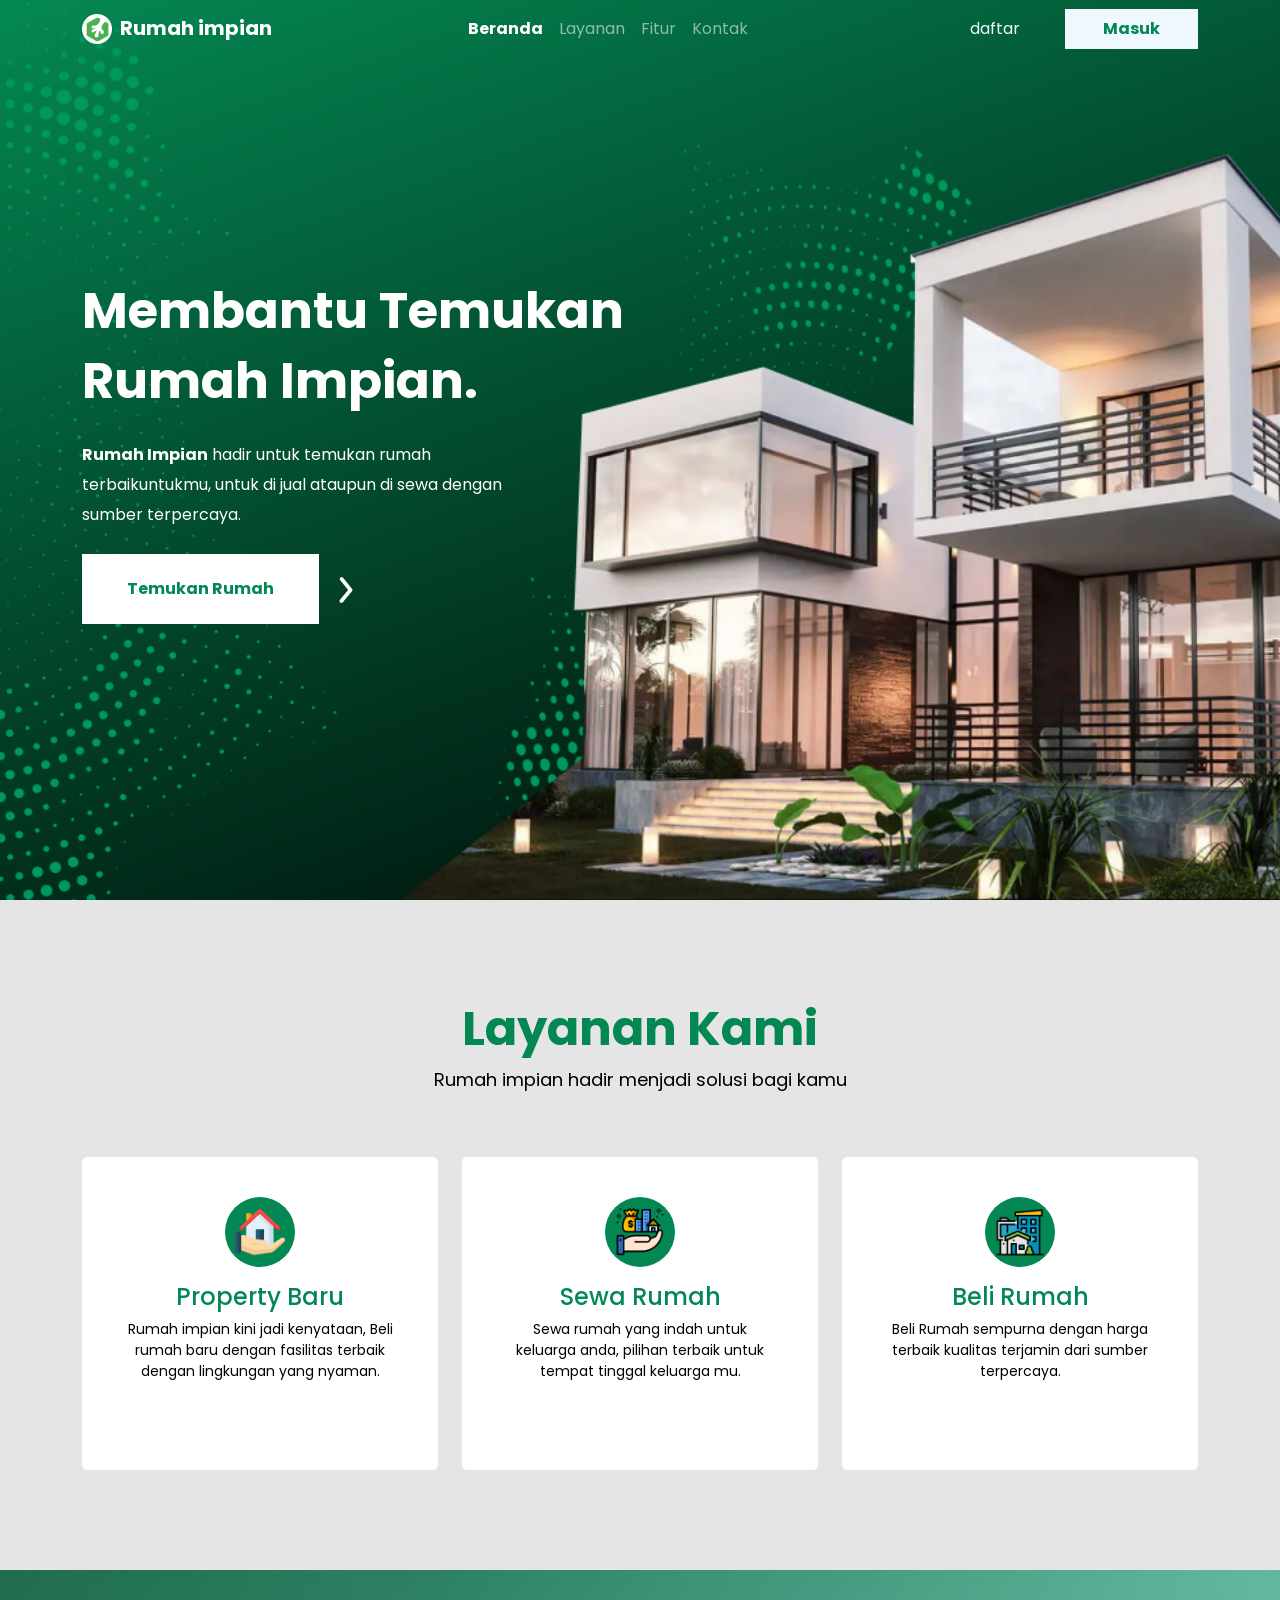
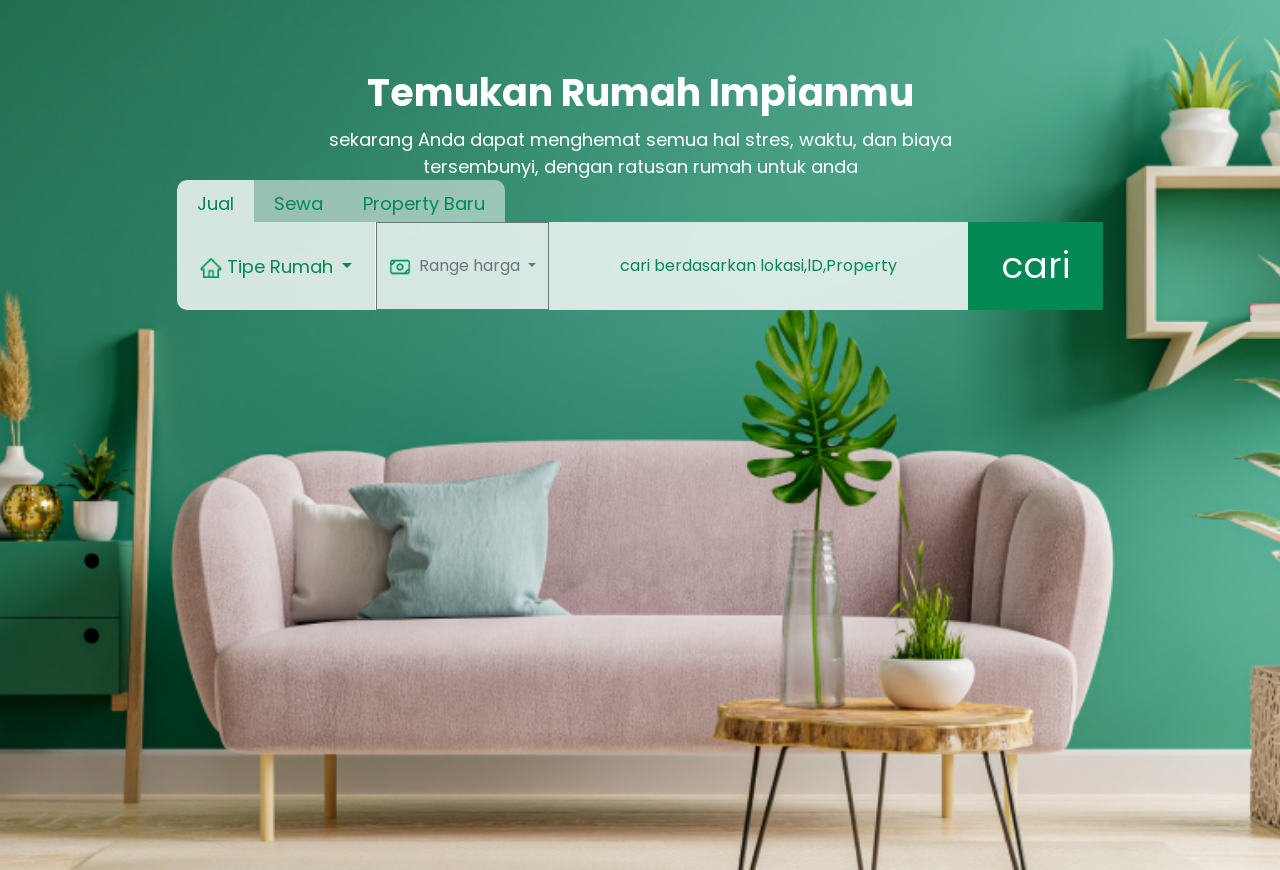
==== commit ab76992e: "button rumah" ====
--- a/index.html
+++ b/index.html
@@ -262,22 +262,22 @@
                     data-bs-toggle="dropdown"
                     aria-expanded="false"
                   >
-                    <img src="image/akar-icons_money.png" height="20" width="22" alt="" /> Range harga
-                  </button>
-                  <ul class="dropdown-menu">
-                    <li><a class="dropdown-item" href="#">Action</a></li>
-                    <li>
-                      <a class="dropdown-item" href="#">Another action</a>
-                    </li>
-                    <li>
-                      <a class="dropdown-item" href="#">Something else here</a>
-                    </li>
-                    <li><hr class="dropdown-divider" /></li>
-                    <li>
-                      <a class="dropdown-item" href="#">Separated link</a>
-                    </li>
-                  </ul>
-                  <input type="text" class="form-control" placeholder="Recipient’s username" aria-label="Recipient’s username" aria-describedby="button-addon2">
+                    <img src="image/akar-icons_money.png" height="22" width="22" alt="" class="me-1"/> Range harga
+                  </button>
+                  <ul class="dropdown-menu">
+                    <li><a class="dropdown-item" href="#">Action</a></li>
+                    <li>
+                      <a class="dropdown-item" href="#">Another action</a>
+                    </li>
+                    <li>
+                      <a class="dropdown-item" href="#">Something else here</a>
+                    </li>
+                    <li><hr class="dropdown-divider" /></li>
+                    <li>
+                      <a class="dropdown-item" href="#">Separated link</a>
+                    </li>
+                  </ul>
+                  <input type="text" class="form-control text-center" placeholder="cari berdasarkan lokasi,lD,Property" aria-label="Recipient’s username" aria-describedby="button-addon2">
                    <button class=" btn-cari" type="button" id="button-addon2">cari</button>
                 </div>
               </div>
@@ -288,7 +288,53 @@
                 aria-labelledby="profile-tab"
                 tabindex="0"
               >
-                Jual rumah
+               <div class="input-group mb-3">
+                  <button
+                    class="btn-search dropdown-toggle"
+                    type="button"
+                    data-bs-toggle="dropdown"
+                    aria-expanded="false"
+                  >
+                    <img src="image/Vector.png" height="20" width="22" alt="" />
+                    Tipe Rumah
+                  </button>
+                  <ul class="dropdown-menu">
+                    <li><a class="dropdown-item" href="#">Action</a></li>
+                    <li>
+                      <a class="dropdown-item" href="#">Another action</a>
+                    </li>
+                    <li>
+                      <a class="dropdown-item" href="#">Something else here</a>
+                    </li>
+                    <li><hr class="dropdown-divider" /></li>
+                    <li>
+                      <a class="dropdown-item" href="#">Separated link</a>
+                    </li>
+                  </ul>
+                  <button
+                    class="btn btn-outline-secondary dropdown-toggle"
+                    type="button"
+                    data-bs-toggle="dropdown"
+                    aria-expanded="false"
+                  >
+                    <img src="image/akar-icons_money.png" height="22" width="22" alt="" class="me-1"/> Range harga
+                  </button>
+                  <ul class="dropdown-menu">
+                    <li><a class="dropdown-item" href="#">Action</a></li>
+                    <li>
+                      <a class="dropdown-item" href="#">Another action</a>
+                    </li>
+                    <li>
+                      <a class="dropdown-item" href="#">Something else here</a>
+                    </li>
+                    <li><hr class="dropdown-divider" /></li>
+                    <li>
+                      <a class="dropdown-item" href="#">Separated link</a>
+                    </li>
+                  </ul>
+                  <input type="text" class="form-control text-center" placeholder="cari berdasarkan lokasi,lD,Property" aria-label="Recipient’s username" aria-describedby="button-addon2">
+                   <button class=" btn-cari" type="button" id="button-addon2">cari</button>
+                </div>
               </div>
               <div
                 class="tab-pane fade"
@@ -297,7 +343,53 @@
                 aria-labelledby="contact-tab"
                 tabindex="0"
               >
-                Property Baru
+                <div class="input-group mb-3">
+                  <button
+                    class="btn-search dropdown-toggle"
+                    type="button"
+                    data-bs-toggle="dropdown"
+                    aria-expanded="false"
+                  >
+                    <img src="image/Vector.png" height="20" width="22" alt="" />
+                    Tipe Rumah
+                  </button>
+                  <ul class="dropdown-menu">
+                    <li><a class="dropdown-item" href="#">Action</a></li>
+                    <li>
+                      <a class="dropdown-item" href="#">Another action</a>
+                    </li>
+                    <li>
+                      <a class="dropdown-item" href="#">Something else here</a>
+                    </li>
+                    <li><hr class="dropdown-divider" /></li>
+                    <li>
+                      <a class="dropdown-item" href="#">Separated link</a>
+                    </li>
+                  </ul>
+                  <button
+                    class="btn btn-outline-secondary dropdown-toggle"
+                    type="button"
+                    data-bs-toggle="dropdown"
+                    aria-expanded="false"
+                  >
+                    <img src="image/akar-icons_money.png" height="22" width="22" alt="" class="me-1"/> Range harga
+                  </button>
+                  <ul class="dropdown-menu">
+                    <li><a class="dropdown-item" href="#">Action</a></li>
+                    <li>
+                      <a class="dropdown-item" href="#">Another action</a>
+                    </li>
+                    <li>
+                      <a class="dropdown-item" href="#">Something else here</a>
+                    </li>
+                    <li><hr class="dropdown-divider" /></li>
+                    <li>
+                      <a class="dropdown-item" href="#">Separated link</a>
+                    </li>
+                  </ul>
+                  <input type="text" class="form-control text-center" placeholder="cari berdasarkan lokasi,lD,Property" aria-label="Recipient’s username" aria-describedby="button-addon2">
+                   <button class=" btn-cari" type="button" id="button-addon2">cari</button>
+                </div>
               </div>
             </div>
           </div>
@@ -305,6 +397,8 @@
       </div>
     </section>
     <!-- end section temukan rumah-->
+
+    
 
     <script
       src="https://cdn.jsdelivr.net/npm/bootstrap@5.3.8/dist/js/bootstrap.bundle.min.js"
--- a/style.css
+++ b/style.css
@@ -189,7 +189,7 @@
 .btn-tab.active{
     height: 42px;
     color: var(--pr-hijau);
-    background-color: #fff;
+    background-color: rgba(255, 255, 255, 0.8);
     border: none;
     padding: 10px 20px 10px 20px;
     font-size: 18px;
@@ -211,11 +211,28 @@
     color: #fff;
 }
 .btn-search{
+    width: 200px;
     border: none;
     background-color:transparent;
     color: var(--pr-hijau);
     font-size: 18px;
     font-weight: 400;
     border-radius: 10px;
+    border-right:solid 2px #fff ;
+}
+.nav-tabs{
+    border: none;
+}
+.form-control{
+    border: none;
+    background-color:transparent ;
+
+}
+.form-control::placeholder{
+    color: var(--pr-hijau);
+}
+.form-control:focus{
+    box-shadow: 1px 1px 5px 1px var(--pr-hijau);
+    color: var(--pr-hijau);
 }
 /* end style temukan rumah */
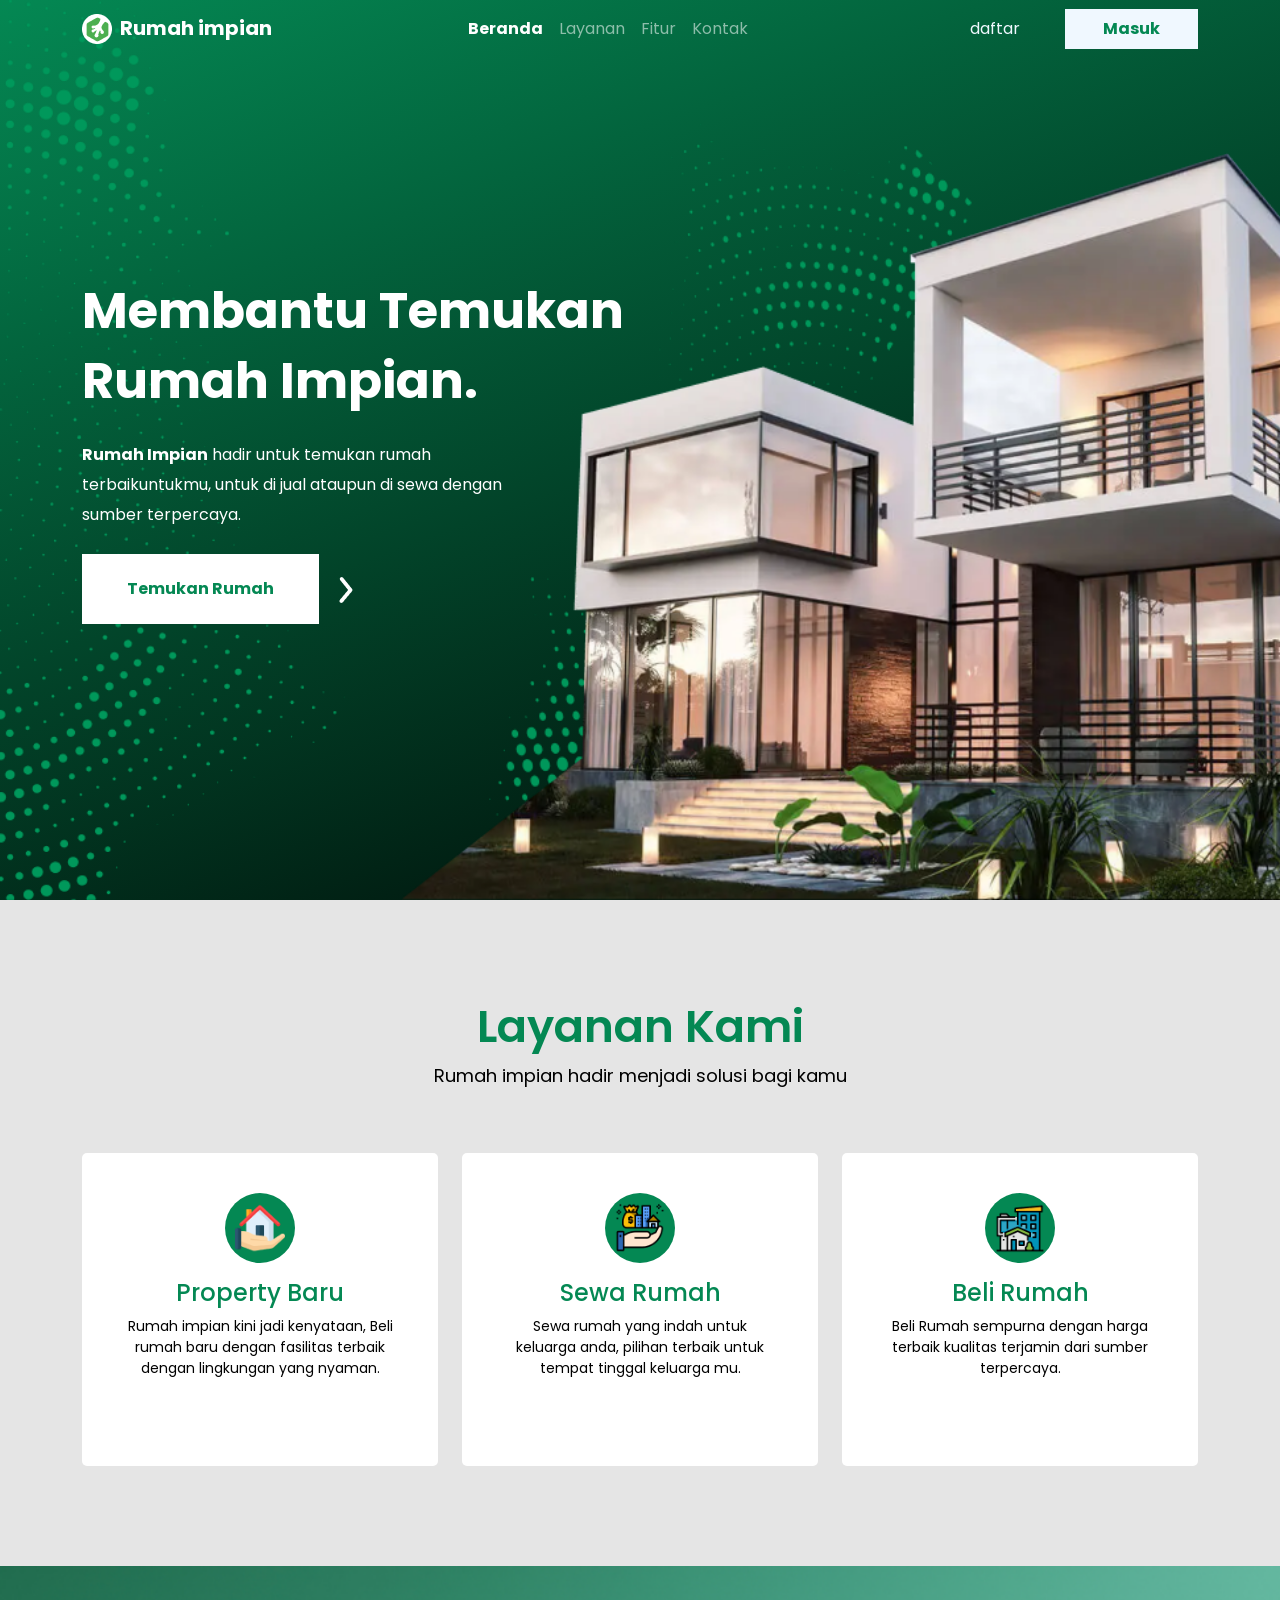
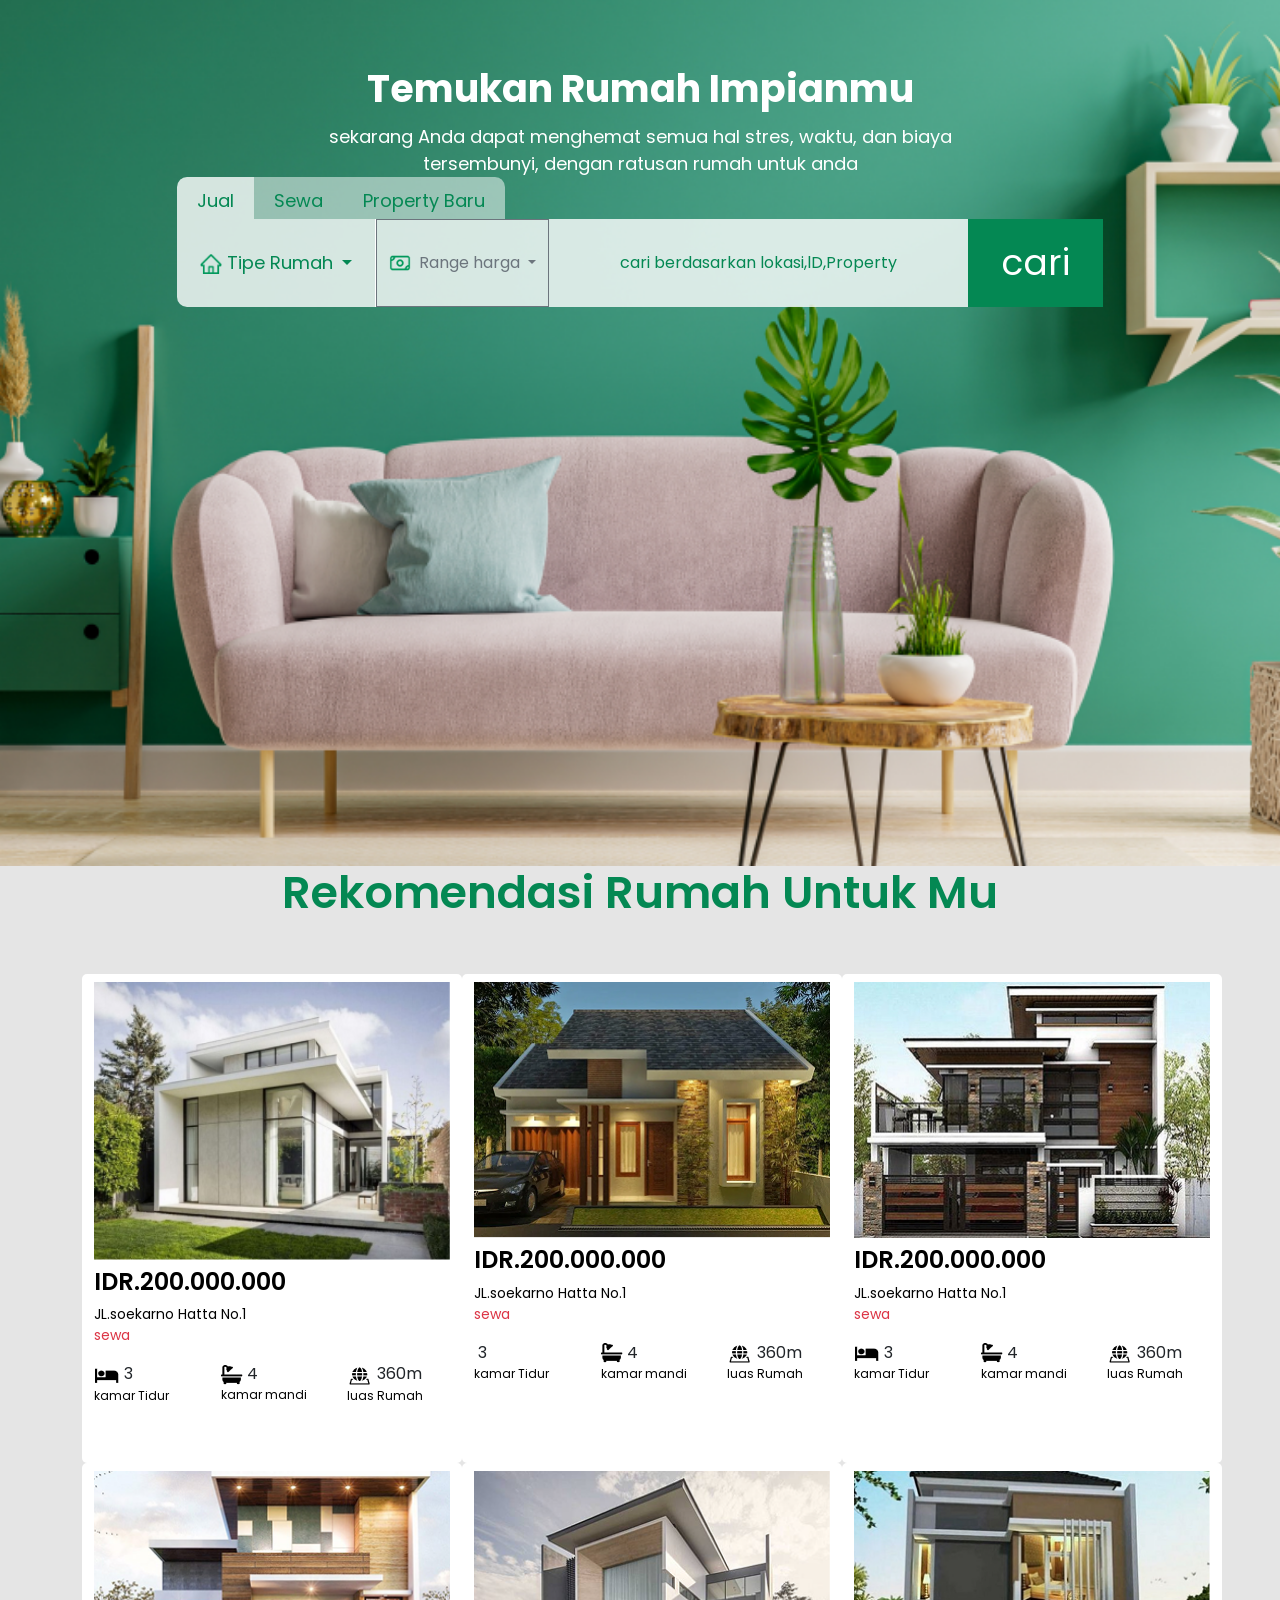
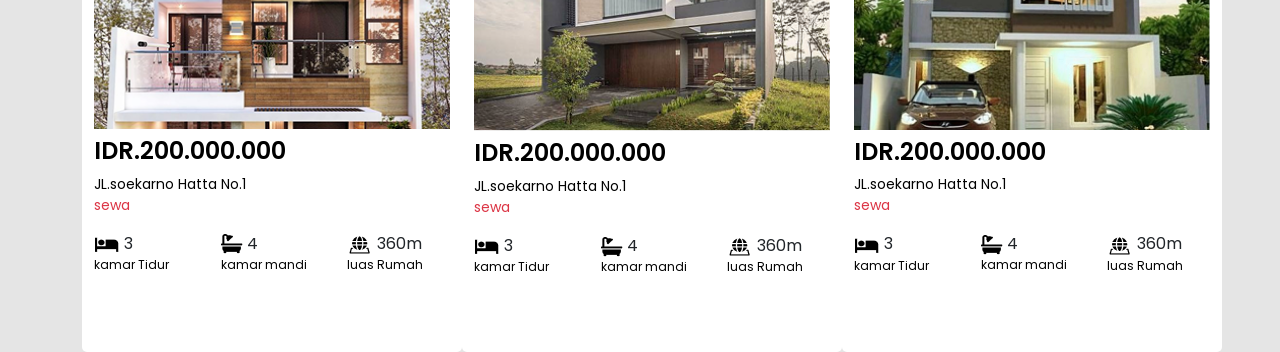
==== commit 171810c5: "fasilitas" ====
--- a/index.html
+++ b/index.html
@@ -1,409 +1,487 @@
 <!DOCTYPE html>
 <html lang="en">
-  <head>
-    <meta charset="utf-8" />
-    <meta name="viewport" content="width=device-width, initial-scale=1" />
-    <title>Rumah impian</title>
-    <link
-      href="https://cdn.jsdelivr.net/npm/bootstrap@5.3.8/dist/css/bootstrap.min.css"
-      rel="stylesheet"
-      integrity="sha384-sRIl4kxILFvY47J16cr9ZwB07vP4J8+LH7qKQnuqkuIAvNWLzeN8tE5YBujZqJLB"
-      crossorigin="anonymous"
-    />
-    <link rel="preconnect" href="https://fonts.googleapis.com" />
-    <link rel="preconnect" href="https://fonts.gstatic.com" crossorigin />
-    <link
-      href="https://fonts.googleapis.com/css2?family=Poppins:wght@400;500;700&display=swap"
-      rel="stylesheet"
-    />
-    <link
-      rel="shortcut icon"
-      href="image/logo rumah impian.png"
-      type="image/x-icon"
-    />
-    <link rel="stylesheet" href="style.css" />
-  </head>
-  <body>
-    <nav class="navbar navbar-expand-lg bg-transparent navbar-dark position-fixed w-100">
-      <div class="container">
-        <a class="navbar-brand" href="#"
-          ><img
-            src="image/logo rumah impian.png"
-            alt="Logo"
-            width="30"
-            class="d-inline-block align-text-top me-2"
-          />Rumah impian</a
-        >
-        <button
-          class="navbar-toggler"
-          type="button"
-          data-bs-toggle="collapse"
-          data-bs-target="#navbarNav"
-          aria-controls="navbarNav"
-          aria-expanded="false"
-          aria-label="Toggle navigation"
-        >
-          <span class="navbar-toggler-icon"></span>
-        </button>
-        <div class="collapse navbar-collapse" id="navbarNav">
-          <ul class="navbar-nav mx-auto">
-            <li class="nav-item">
-              <a class="nav-link active" aria-current="page" href="#"
-                >Beranda</a
-              >
+
+<head>
+  <meta charset="utf-8" />
+  <meta name="viewport" content="width=device-width, initial-scale=1" />
+  <title>Rumah impian</title>
+  <link href="https://cdn.jsdelivr.net/npm/bootstrap@5.3.8/dist/css/bootstrap.min.css" rel="stylesheet"
+    integrity="sha384-sRIl4kxILFvY47J16cr9ZwB07vP4J8+LH7qKQnuqkuIAvNWLzeN8tE5YBujZqJLB" crossorigin="anonymous" />
+  <link rel="preconnect" href="https://fonts.googleapis.com" />
+  <link rel="preconnect" href="https://fonts.gstatic.com" crossorigin />
+  <link href="https://fonts.googleapis.com/css2?family=Poppins:wght@400;500;600;700&display=swap" rel="stylesheet" />
+  <link rel="shortcut icon" href="image/logo rumah impian.png" type="image/x-icon" />
+  <link rel="stylesheet" href="style.css" />
+</head>
+
+<body>
+  <nav class="navbar navbar-expand-lg bg-transparent navbar-dark position-fixed w-100">
+    <div class="container">
+      <a class="navbar-brand" href="#"><img src="image/logo rumah impian.png" alt="Logo" width="30"
+          class="d-inline-block align-text-top me-2" />Rumah impian</a>
+      <button class="navbar-toggler" type="button" data-bs-toggle="collapse" data-bs-target="#navbarNav"
+        aria-controls="navbarNav" aria-expanded="false" aria-label="Toggle navigation">
+        <span class="navbar-toggler-icon"></span>
+      </button>
+      <div class="collapse navbar-collapse" id="navbarNav">
+        <ul class="navbar-nav mx-auto">
+          <li class="nav-item">
+            <a class="nav-link active" aria-current="page" href="#">Beranda</a>
+          </li>
+          <li class="nav-item">
+            <a class="nav-link" href="#">Layanan</a>
+          </li>
+          <li class="nav-item">
+            <a class="nav-link" href="#">Fitur</a>
+          </li>
+          <li class="nav-item">
+            <a class="nav-link">Kontak</a>
+          </li>
+        </ul>
+        <div>
+          <button class="btn-daftar">daftar</button>
+          <button class="btn-Masuk">Masuk</button>
+        </div>
+      </div>
+    </div>
+  </nav>
+
+  <!-- section hero-->
+  <section id="hero">
+    <div class="container h-100">
+      <div class="row h-100">
+        <div class="col-md-6 my-auto text-hero">
+          <h1>Membantu Temukan Rumah Impian.</h1>
+          <p class="mt-4 mb-4">
+            <span class="fw-bold">Rumah Impian</span> hadir untuk temukan
+            rumah terbaikuntukmu, untuk di jual ataupun di sewa dengan sumber
+            terpercaya.
+          </p>
+          <button class="btn-lg">Temukan Rumah</button>
+          <img src="image/arrow.png" alt="" />
+        </div>
+      </div>
+      <img src="image/hero banner.png" alt="" class="position-absolute end-0 bottom-0 h-100" />
+      <img src="image/accent banner.png" alt="" class="position-absolute start-0 top-0 h-100 accent-benner" />
+    </div>
+  </section>
+  <!-- end section hero-->
+
+  <!-- section layanan -->
+  <section id="our-service">
+    <div class="container">
+      <div class="row">
+        <div class="col-12 text-center">
+          <h1 class="kaa">Layanan Kami</h1>
+          <p>Rumah impian hadir menjadi solusi bagi kamu</p>
+        </div>
+      </div>
+      <div class="row mt-5">
+        <div class="col-md-4">
+          <div class="card-layanan text-center">
+            <div class="container-img position-relative mx-auto">
+              <img src="image/house 1.png" alt="" class="position-absolute top-50 start-50 translate-middle"
+                height="50" />
+            </div>
+            <h4 class="mt-3">Property Baru</h4>
+            <p class="mt-2">
+              Rumah impian kini jadi kenyataan, Beli rumah baru dengan
+              fasilitas terbaik dengan lingkungan yang nyaman.
+            </p>
+          </div>
+        </div>
+        <div class="col-md-4">
+          <div class="card-layanan text-center">
+            <div class="container-img position-relative mx-auto">
+              <img src="image/assets 1.png" alt="" class="position-absolute top-50 start-50 translate-middle"
+                height="50" />
+            </div>
+            <h4 class="mt-3">Sewa Rumah</h4>
+            <p class="mt-2">
+              Sewa rumah yang indah untuk keluarga anda, pilihan terbaik untuk
+              tempat tinggal keluarga mu.
+            </p>
+          </div>
+        </div>
+        <div class="col-md-4">
+          <div class="card-layanan text-center">
+            <div class="container-img position-relative mx-auto">
+              <img src="image/town 1.png" alt="" class="position-absolute top-50 start-50 translate-middle"
+                height="50" />
+            </div>
+            <h4 class="mt-3">Beli Rumah</h4>
+            <p class="mt-2">
+              Beli Rumah sempurna dengan harga terbaik kualitas terjamin dari
+              sumber terpercaya.
+            </p>
+          </div>
+        </div>
+      </div>
+    </div>
+  </section>
+
+  <!--end section layanan-->
+
+  <!-- section temukan rumah-->
+  <section id="temukan-rumah">
+    <div class="container">
+      <div class="row">
+        <div class="col-12 text-center">
+          <h1 class="ka">Temukan Rumah Impianmu</h1>
+          <p class="sub-tmk-rmh">
+            sekarang Anda dapat menghemat semua hal stres, waktu, dan biaya
+            <br />
+            tersembunyi, dengan ratusan rumah untuk anda
+          </p>
+        </div>
+      </div>
+      <div class="row">
+        <div class="col-10 mx-auto">
+          <ul class="nav nav-tabs" id="myTab" role="tablist">
+            <li class="nav-item" role="presentation">
+              <button class="btn-tab jual active" id="jual-tab" data-bs-toggle="tab" data-bs-target="#home-tab-pane"
+                type="button" role="tab" aria-controls="home-tab-pane" aria-selected="true">
+                Jual
+              </button>
             </li>
-            <li class="nav-item">
-              <a class="nav-link" href="#">Layanan</a>
+            <li class="nav-item" role="presentation">
+              <button class="btn-tab" id="profile-tab" data-bs-toggle="tab" data-bs-target="#profile-tab-pane"
+                type="button" role="tab" aria-controls="profile-tab-pane" aria-selected="false">
+                Sewa
+              </button>
             </li>
-            <li class="nav-item">
-              <a class="nav-link" href="#">Fitur</a>
-            </li>
-            <li class="nav-item">
-              <a class="nav-link">Kontak</a>
+            <li class="nav-item" role="presentation">
+              <button class="btn-tab property" id="contact-tab" data-bs-toggle="tab" data-bs-target="#contact-tab-pane"
+                type="button" role="tab" aria-controls="contact-tab-pane" aria-selected="false">
+                Property Baru
+              </button>
             </li>
           </ul>
-          <div>
-            <button class="btn-daftar">daftar</button>
-            <button class="btn-Masuk">Masuk</button>
-          </div>
-        </div>
-      </div>
-    </nav>
-
-    <!-- section hero-->
-    <section id="hero">
-      <div class="container h-100">
-        <div class="row h-100">
-          <div class="col-md-6 my-auto text-hero">
-            <h1>Membantu Temukan Rumah Impian.</h1>
-            <p class="mt-4 mb-4">
-              <span class="fw-bold">Rumah Impian</span> hadir untuk temukan
-              rumah terbaikuntukmu, untuk di jual ataupun di sewa dengan sumber
-              terpercaya.
-            </p>
-            <button class="btn-lg">Temukan Rumah</button>
-            <img src="image/arrow.png" alt="" />
-          </div>
-        </div>
-        <img
-          src="image/hero banner.png"
-          alt=""
-          class="position-absolute end-0 bottom-0 h-100"
-        />
-        <img
-          src="image/accent banner.png"
-          alt=""
-          class="position-absolute start-0 top-0 h-100 accent-benner"
-        />
-      </div>
-    </section>
-    <!-- end section hero-->
-
-    <!-- section layanan -->
-    <section id="our-service">
-      <div class="container">
+          <div class="tab-content" id="myTabContent">
+            <div class="tab-pane fade show active" id="home-tab-pane" role="tabpanel" aria-labelledby="jual-tab"
+              tabindex="0">
+              <div class="input-group mb-3">
+                <button class="btn-search dropdown-toggle" type="button" data-bs-toggle="dropdown"
+                  aria-expanded="false">
+                  <img src="image/Vector.png" height="20" width="22" alt="" />
+                  Tipe Rumah
+                </button>
+                <ul class="dropdown-menu">
+                  <li><a class="dropdown-item" href="#">Action</a></li>
+                  <li>
+                    <a class="dropdown-item" href="#">Another action</a>
+                  </li>
+                  <li>
+                    <a class="dropdown-item" href="#">Something else here</a>
+                  </li>
+                  <li>
+                    <hr class="dropdown-divider" />
+                  </li>
+                  <li>
+                    <a class="dropdown-item" href="#">Separated link</a>
+                  </li>
+                </ul>
+                <button class="btn btn-outline-secondary dropdown-toggle" type="button" data-bs-toggle="dropdown"
+                  aria-expanded="false">
+                  <img src="image/akar-icons_money.png" height="22" width="22" alt="" class="me-1" /> Range harga
+                </button>
+                <ul class="dropdown-menu">
+                  <li><a class="dropdown-item" href="#">Action</a></li>
+                  <li>
+                    <a class="dropdown-item" href="#">Another action</a>
+                  </li>
+                  <li>
+                    <a class="dropdown-item" href="#">Something else here</a>
+                  </li>
+                  <li>
+                    <hr class="dropdown-divider" />
+                  </li>
+                  <li>
+                    <a class="dropdown-item" href="#">Separated link</a>
+                  </li>
+                </ul>
+                <input type="text" class="form-control text-center" placeholder="cari berdasarkan lokasi,lD,Property"
+                  aria-label="Recipient’s username" aria-describedby="button-addon2">
+                <button class=" btn-cari" type="button" id="button-addon2">cari</button>
+              </div>
+            </div>
+            <div class="tab-pane fade" id="profile-tab-pane" role="tabpanel" aria-labelledby="profile-tab" tabindex="0">
+              <div class="input-group mb-3">
+                <button class="btn-search dropdown-toggle" type="button" data-bs-toggle="dropdown"
+                  aria-expanded="false">
+                  <img src="image/Vector.png" height="20" width="22" alt="" />
+                  Tipe Rumah
+                </button>
+                <ul class="dropdown-menu">
+                  <li><a class="dropdown-item" href="#">Action</a></li>
+                  <li>
+                    <a class="dropdown-item" href="#">Another action</a>
+                  </li>
+                  <li>
+                    <a class="dropdown-item" href="#">Something else here</a>
+                  </li>
+                  <li>
+                    <hr class="dropdown-divider" />
+                  </li>
+                  <li>
+                    <a class="dropdown-item" href="#">Separated link</a>
+                  </li>
+                </ul>
+                <button class="btn btn-outline-secondary dropdown-toggle" type="button" data-bs-toggle="dropdown"
+                  aria-expanded="false">
+                  <img src="image/akar-icons_money.png" height="22" width="22" alt="" class="me-1" /> Range harga
+                </button>
+                <ul class="dropdown-menu">
+                  <li><a class="dropdown-item" href="#">Action</a></li>
+                  <li>
+                    <a class="dropdown-item" href="#">Another action</a>
+                  </li>
+                  <li>
+                    <a class="dropdown-item" href="#">Something else here</a>
+                  </li>
+                  <li>
+                    <hr class="dropdown-divider" />
+                  </li>
+                  <li>
+                    <a class="dropdown-item" href="#">Separated link</a>
+                  </li>
+                </ul>
+                <input type="text" class="form-control text-center" placeholder="cari berdasarkan lokasi,lD,Property"
+                  aria-label="Recipient’s username" aria-describedby="button-addon2">
+                <button class=" btn-cari" type="button" id="button-addon2">cari</button>
+              </div>
+            </div>
+            <div class="tab-pane fade" id="contact-tab-pane" role="tabpanel" aria-labelledby="contact-tab" tabindex="0">
+              <div class="input-group mb-3">
+                <button class="btn-search dropdown-toggle" type="button" data-bs-toggle="dropdown"
+                  aria-expanded="false">
+                  <img src="image/Vector.png" height="20" width="22" alt="" />
+                  Tipe Rumah
+                </button>
+                <ul class="dropdown-menu">
+                  <li><a class="dropdown-item" href="#">Action</a></li>
+                  <li>
+                    <a class="dropdown-item" href="#">Another action</a>
+                  </li>
+                  <li>
+                    <a class="dropdown-item" href="#">Something else here</a>
+                  </li>
+                  <li>
+                    <hr class="dropdown-divider" />
+                  </li>
+                  <li>
+                    <a class="dropdown-item" href="#">Separated link</a>
+                  </li>
+                </ul>
+                <button class="btn btn-outline-secondary dropdown-toggle" type="button" data-bs-toggle="dropdown"
+                  aria-expanded="false">
+                  <img src="image/akar-icons_money.png" height="22" width="22" alt="" class="me-1" /> Range harga
+                </button>
+                <ul class="dropdown-menu">
+                  <li><a class="dropdown-item" href="#">Action</a></li>
+                  <li>
+                    <a class="dropdown-item" href="#">Another action</a>
+                  </li>
+                  <li>
+                    <a class="dropdown-item" href="#">Something else here</a>
+                  </li>
+                  <li>
+                    <hr class="dropdown-divider" />
+                  </li>
+                  <li>
+                    <a class="dropdown-item" href="#">Separated link</a>
+                  </li>
+                </ul>
+                <input type="text" class="form-control text-center" placeholder="cari berdasarkan lokasi,lD,Property"
+                  aria-label="Recipient’s username" aria-describedby="button-addon2">
+                <button class=" btn-cari" type="button" id="button-addon2">cari</button>
+              </div>
+            </div>
+          </div>
+        </div>
+      </div>
+    </div>
+  </section>
+  <!-- end section temukan rumah-->
+
+  <!-- section rekomendasi rumah -->
+  <section id="rekomendasi" class="d-flex align-items-center">
+    <div class="container">
         <div class="row">
-          <div class="col-12 text-center">
-            <h1 class="kaa">Layanan Kami</h1>
-            <p>Rumah impian hadir menjadi solusi bagi kamu</p>
-          </div>
-        </div>
-        <div class="row mt-5">
+          <div class="col-8 mx-auto text-center">
+            <h1 class="jrk">Rekomendasi Rumah Untuk Mu</h1>
+          </div>
+        </div>
+        <div class="row">
           <div class="col-md-4">
-            <div class="card-layanan text-center">
-              <div class="container-img position-relative mx-auto">
-                <img
-                  src="image/house 1.png"
-                  alt=""
-                  class="position-absolute top-50 start-50 translate-middle"
-                  height="50"
-                />
-              </div>
-              <h4 class="mt-3">Property Baru</h4>
-              <p class="mt-2">
-                Rumah impian kini jadi kenyataan, Beli rumah baru dengan
-                fasilitas terbaik dengan lingkungan yang nyaman.
-              </p>
+            <div class="card-rek">
+              <div class="container card-gbr">
+                <img src="image/Mask Group.png" alt="" class="w-100 mt-2">
+                <h1 class="idr mt-2">IDR.200.000.000</h1>
+                <p  class="jl">
+                  JL.soekarno Hatta No.1 <br> <span class="text-danger">sewa</span>
+                </p>
+              <div class="fasilitas">
+                 <div class="row">
+                <div class="col-4">
+                  <img src="image/mdi_bed.png" alt=""/> 3
+                  <p class="sub-fsi">kamar Tidur</p>
+                    </div>
+                    <div class="col-4">
+                  <img src="image/fa-solid_bath.png" alt=""/> 4
+                  <p class="sub-fsi">kamar mandi</p>
+                    </div>
+                     <div class="col-4">
+                  <img src="image/fluent_globe-surface-20-filled.png" alt=""/> 360m
+                  <p class="sub-fsi">luas Rumah</p>
+                    </div>
+                 </div>                              
+                </div>
+              </div>
+            </div>
+          </div>   
+            <div class="col-md-4">
+            <div class="card-rek">
+              <div class="container card-gbr">
+                <img src="image/image 12.png" alt="" class="w-100 mt-2">
+                <h1 class="idr mt-2">IDR.200.000.000</h1>
+                <p  class="jl">
+                  JL.soekarno Hatta No.1 <br> <span class="text-danger">sewa</span>
+                </p>
+              <div class="fasilitas">
+                 <div class="row">
+                <div class="col-4">
+                  <img src="" alt=""/> 3
+                  <p class="sub-fsi">kamar Tidur</p>
+                    </div>
+                    <div class="col-4">
+                  <img src="image/fa-solid_bath.png" alt=""/> 4
+                  <p class="sub-fsi">kamar mandi</p>
+                    </div>
+                     <div class="col-4">
+                  <img src="image/fluent_globe-surface-20-filled.png" alt=""/> 360m
+                  <p class="sub-fsi">luas Rumah</p>
+                    </div>
+                 </div>                              
+                </div>
+              </div>
             </div>
           </div>
           <div class="col-md-4">
-            <div class="card-layanan text-center">
-              <div class="container-img position-relative mx-auto">
-                <img
-                  src="image/assets 1.png"
-                  alt=""
-                  class="position-absolute top-50 start-50 translate-middle"
-                  height="50"
-                />
-              </div>
-              <h4 class="mt-3">Sewa Rumah</h4>
-              <p class="mt-2">
-                Sewa rumah yang indah untuk keluarga anda, pilihan terbaik untuk
-                tempat tinggal keluarga mu.
-              </p>
-            </div>
-          </div>
+            <div class="card-rek">
+              <div class="container card-gbr">
+                <img src="image/image 9.png" alt="" class="w-100 mt-2">
+                <h1 class="idr mt-2">IDR.200.000.000</h1>
+                <p  class="jl">
+                  JL.soekarno Hatta No.1 <br> <span class="text-danger">sewa</span>
+                </p>
+              <div class="fasilitas">
+                 <div class="row">
+                <div class="col-4">
+                  <img src="image/mdi_bed.png" alt=""/> 3
+                  <p class="sub-fsi">kamar Tidur</p>
+                    </div>
+                    <div class="col-4">
+                  <img src="image/fa-solid_bath.png" alt=""/> 4
+                  <p class="sub-fsi">kamar mandi</p>
+                    </div>
+                     <div class="col-4">
+                  <img src="image/fluent_globe-surface-20-filled.png" alt=""/> 360m
+                  <p class="sub-fsi">luas Rumah</p>
+                    </div>
+                 </div>                              
+                </div>
+              </div>
+            </div>
+          </div>           
           <div class="col-md-4">
-            <div class="card-layanan text-center">
-              <div class="container-img position-relative mx-auto">
-                <img
-                  src="image/town 1.png"
-                  alt=""
-                  class="position-absolute top-50 start-50 translate-middle"
-                  height="50"
-                />
-              </div>
-              <h4 class="mt-3">Beli Rumah</h4>
-              <p class="mt-2">
-                Beli Rumah sempurna dengan harga terbaik kualitas terjamin dari
-                sumber terpercaya.
-              </p>
-            </div>
-          </div>
-        </div>
-      </div>
-    </section>
-
-    <!--end section layanan-->
-
-    <!-- section temukan rumah-->
-    <section id="temukan-rumah">
-      <div class="container">
-        <div class="row">
-          <div class="col-12 text-center">
-            <h1 class="ka">Temukan Rumah Impianmu</h1>
-            <p class="sub-tmk-rmh">
-              sekarang Anda dapat menghemat semua hal stres, waktu, dan biaya
-              <br />
-              tersembunyi, dengan ratusan rumah untuk anda
-            </p>
-          </div>
-        </div>
-        <div class="row">
-          <div class="col-10 mx-auto">
-            <ul class="nav nav-tabs" id="myTab" role="tablist">
-              <li class="nav-item" role="presentation">
-                <button
-                  class="btn-tab jual active"
-                  id="jual-tab"
-                  data-bs-toggle="tab"
-                  data-bs-target="#home-tab-pane"
-                  type="button"
-                  role="tab"
-                  aria-controls="home-tab-pane"
-                  aria-selected="true"
-                >
-                  Jual
-                </button>
-              </li>
-              <li class="nav-item" role="presentation">
-                <button
-                  class="btn-tab"
-                  id="profile-tab"
-                  data-bs-toggle="tab"
-                  data-bs-target="#profile-tab-pane"
-                  type="button"
-                  role="tab"
-                  aria-controls="profile-tab-pane"
-                  aria-selected="false"
-                >
-                  Sewa
-                </button>
-              </li>
-              <li class="nav-item" role="presentation">
-                <button
-                  class="btn-tab property"
-                  id="contact-tab"
-                  data-bs-toggle="tab"
-                  data-bs-target="#contact-tab-pane"
-                  type="button"
-                  role="tab"
-                  aria-controls="contact-tab-pane"
-                  aria-selected="false"
-                >
-                  Property Baru
-                </button>
-              </li>
-            </ul>
-            <div class="tab-content" id="myTabContent">
-              <div
-                class="tab-pane fade show active"
-                id="home-tab-pane"
-                role="tabpanel"
-                aria-labelledby="jual-tab"
-                tabindex="0"
-              >
-                <div class="input-group mb-3">
-                  <button
-                    class="btn-search dropdown-toggle"
-                    type="button"
-                    data-bs-toggle="dropdown"
-                    aria-expanded="false"
-                  >
-                    <img src="image/Vector.png" height="20" width="22" alt="" />
-                    Tipe Rumah
-                  </button>
-                  <ul class="dropdown-menu">
-                    <li><a class="dropdown-item" href="#">Action</a></li>
-                    <li>
-                      <a class="dropdown-item" href="#">Another action</a>
-                    </li>
-                    <li>
-                      <a class="dropdown-item" href="#">Something else here</a>
-                    </li>
-                    <li><hr class="dropdown-divider" /></li>
-                    <li>
-                      <a class="dropdown-item" href="#">Separated link</a>
-                    </li>
-                  </ul>
-                  <button
-                    class="btn btn-outline-secondary dropdown-toggle"
-                    type="button"
-                    data-bs-toggle="dropdown"
-                    aria-expanded="false"
-                  >
-                    <img src="image/akar-icons_money.png" height="22" width="22" alt="" class="me-1"/> Range harga
-                  </button>
-                  <ul class="dropdown-menu">
-                    <li><a class="dropdown-item" href="#">Action</a></li>
-                    <li>
-                      <a class="dropdown-item" href="#">Another action</a>
-                    </li>
-                    <li>
-                      <a class="dropdown-item" href="#">Something else here</a>
-                    </li>
-                    <li><hr class="dropdown-divider" /></li>
-                    <li>
-                      <a class="dropdown-item" href="#">Separated link</a>
-                    </li>
-                  </ul>
-                  <input type="text" class="form-control text-center" placeholder="cari berdasarkan lokasi,lD,Property" aria-label="Recipient’s username" aria-describedby="button-addon2">
-                   <button class=" btn-cari" type="button" id="button-addon2">cari</button>
-                </div>
-              </div>
-              <div
-                class="tab-pane fade"
-                id="profile-tab-pane"
-                role="tabpanel"
-                aria-labelledby="profile-tab"
-                tabindex="0"
-              >
-               <div class="input-group mb-3">
-                  <button
-                    class="btn-search dropdown-toggle"
-                    type="button"
-                    data-bs-toggle="dropdown"
-                    aria-expanded="false"
-                  >
-                    <img src="image/Vector.png" height="20" width="22" alt="" />
-                    Tipe Rumah
-                  </button>
-                  <ul class="dropdown-menu">
-                    <li><a class="dropdown-item" href="#">Action</a></li>
-                    <li>
-                      <a class="dropdown-item" href="#">Another action</a>
-                    </li>
-                    <li>
-                      <a class="dropdown-item" href="#">Something else here</a>
-                    </li>
-                    <li><hr class="dropdown-divider" /></li>
-                    <li>
-                      <a class="dropdown-item" href="#">Separated link</a>
-                    </li>
-                  </ul>
-                  <button
-                    class="btn btn-outline-secondary dropdown-toggle"
-                    type="button"
-                    data-bs-toggle="dropdown"
-                    aria-expanded="false"
-                  >
-                    <img src="image/akar-icons_money.png" height="22" width="22" alt="" class="me-1"/> Range harga
-                  </button>
-                  <ul class="dropdown-menu">
-                    <li><a class="dropdown-item" href="#">Action</a></li>
-                    <li>
-                      <a class="dropdown-item" href="#">Another action</a>
-                    </li>
-                    <li>
-                      <a class="dropdown-item" href="#">Something else here</a>
-                    </li>
-                    <li><hr class="dropdown-divider" /></li>
-                    <li>
-                      <a class="dropdown-item" href="#">Separated link</a>
-                    </li>
-                  </ul>
-                  <input type="text" class="form-control text-center" placeholder="cari berdasarkan lokasi,lD,Property" aria-label="Recipient’s username" aria-describedby="button-addon2">
-                   <button class=" btn-cari" type="button" id="button-addon2">cari</button>
-                </div>
-              </div>
-              <div
-                class="tab-pane fade"
-                id="contact-tab-pane"
-                role="tabpanel"
-                aria-labelledby="contact-tab"
-                tabindex="0"
-              >
-                <div class="input-group mb-3">
-                  <button
-                    class="btn-search dropdown-toggle"
-                    type="button"
-                    data-bs-toggle="dropdown"
-                    aria-expanded="false"
-                  >
-                    <img src="image/Vector.png" height="20" width="22" alt="" />
-                    Tipe Rumah
-                  </button>
-                  <ul class="dropdown-menu">
-                    <li><a class="dropdown-item" href="#">Action</a></li>
-                    <li>
-                      <a class="dropdown-item" href="#">Another action</a>
-                    </li>
-                    <li>
-                      <a class="dropdown-item" href="#">Something else here</a>
-                    </li>
-                    <li><hr class="dropdown-divider" /></li>
-                    <li>
-                      <a class="dropdown-item" href="#">Separated link</a>
-                    </li>
-                  </ul>
-                  <button
-                    class="btn btn-outline-secondary dropdown-toggle"
-                    type="button"
-                    data-bs-toggle="dropdown"
-                    aria-expanded="false"
-                  >
-                    <img src="image/akar-icons_money.png" height="22" width="22" alt="" class="me-1"/> Range harga
-                  </button>
-                  <ul class="dropdown-menu">
-                    <li><a class="dropdown-item" href="#">Action</a></li>
-                    <li>
-                      <a class="dropdown-item" href="#">Another action</a>
-                    </li>
-                    <li>
-                      <a class="dropdown-item" href="#">Something else here</a>
-                    </li>
-                    <li><hr class="dropdown-divider" /></li>
-                    <li>
-                      <a class="dropdown-item" href="#">Separated link</a>
-                    </li>
-                  </ul>
-                  <input type="text" class="form-control text-center" placeholder="cari berdasarkan lokasi,lD,Property" aria-label="Recipient’s username" aria-describedby="button-addon2">
-                   <button class=" btn-cari" type="button" id="button-addon2">cari</button>
-                </div>
-              </div>
-            </div>
-          </div>
-        </div>
-      </div>
-    </section>
-    <!-- end section temukan rumah-->
-
-    
-
-    <script
-      src="https://cdn.jsdelivr.net/npm/bootstrap@5.3.8/dist/js/bootstrap.bundle.min.js"
-      integrity="sha384-FKyoEForCGlyvwx9Hj09JcYn3nv7wiPVlz7YYwJrWVcXK/BmnVDxM+D2scQbITxI"
-      crossorigin="anonymous"
-    ></script>
-  </body>
-</html>
+            <div class="card-rek">
+              <div class="container card-gbr">
+                <img src="image/image 10.png" alt="" class="w-100 mt-2">
+                <h1 class="idr mt-2">IDR.200.000.000</h1>
+                <p  class="jl">
+                  JL.soekarno Hatta No.1 <br> <span class="text-danger">sewa</span>
+                </p>
+              <div class="fasilitas">
+                 <div class="row">
+                <div class="col-4">
+                  <img src="image/mdi_bed.png" alt=""/> 3
+                  <p class="sub-fsi">kamar Tidur</p>
+                    </div>
+                    <div class="col-4">
+                  <img src="image/fa-solid_bath.png" alt=""/> 4
+                  <p class="sub-fsi">kamar mandi</p>
+                    </div>
+                     <div class="col-4">
+                  <img src="image/fluent_globe-surface-20-filled.png" alt=""/> 360m
+                  <p class="sub-fsi">luas Rumah</p>
+                    </div>
+                 </div>                              
+                </div>
+              </div>
+            </div>
+          </div>    
+           <div class="col-md-4">
+            <div class="card-rek">
+              <div class="container card-gbr">
+                <img src="image/image 14.png" alt="" class="w-100 mt-2">
+                <h1 class="idr mt-2">IDR.200.000.000</h1>
+                <p  class="jl">
+                  JL.soekarno Hatta No.1 <br> <span class="text-danger">sewa</span>
+                </p>
+              <div class="fasilitas">
+                 <div class="row">
+                <div class="col-4">
+                  <img src="image/mdi_bed.png" alt=""/> 3
+                  <p class="sub-fsi">kamar Tidur</p>
+                    </div>
+                    <div class="col-4">
+                  <img src="image/fa-solid_bath.png" alt=""/> 4
+                  <p class="sub-fsi">kamar mandi</p>
+                    </div>
+                     <div class="col-4">
+                  <img src="image/fluent_globe-surface-20-filled.png" alt=""/> 360m
+                  <p class="sub-fsi">luas Rumah</p>
+                    </div>
+                 </div>                              
+                </div>
+              </div>
+            </div>
+          </div>   
+           <div class="col-md-4">
+            <div class="card-rek">
+              <div class="container card-gbr">
+                <img src="image/image 11.png" alt="" class="w-100 mt-2">
+                <h1 class="idr mt-2">IDR.200.000.000</h1>
+                <p  class="jl">
+                  JL.soekarno Hatta No.1 <br> <span class="text-danger">sewa</span>
+                </p>
+              <div class="fasilitas">
+                 <div class="row">
+                <div class="col-4">
+                  <img src="image/mdi_bed.png" alt=""/> 3
+                  <p class="sub-fsi">kamar Tidur</p>
+                    </div>
+                    <div class="col-4">
+                  <img src="image/fa-solid_bath.png" alt=""/> 4
+                  <p class="sub-fsi">kamar mandi</p>
+                    </div>
+                     <div class="col-4">
+                  <img src="image/fluent_globe-surface-20-filled.png" alt=""/> 360m
+                  <p class="sub-fsi">luas Rumah</p>
+                    </div>
+                 </div>                              
+                </div>
+              </div>
+            </div>
+          </div>                          
+        </div>
+      </div>
+  </section>
+  <!-- end section rekomendasi rumah -->
+
+  <script src="https://cdn.jsdelivr.net/npm/bootstrap@5.3.8/dist/js/bootstrap.bundle.min.js"
+    integrity="sha384-FKyoEForCGlyvwx9Hj09JcYn3nv7wiPVlz7YYwJrWVcXK/BmnVDxM+D2scQbITxI"
+    crossorigin="anonymous"></script>
+</body>
+</html>
--- a/style.css
+++ b/style.css
@@ -85,8 +85,8 @@
     width: 100%;
 }
 h1{
-    font-size: 48px;
-    font-weight: 700;
+    font-size: 45px;
+    font-weight: 600;
     color: var(--pr-hijau);
 }
 p{
@@ -236,3 +236,47 @@
     color: var(--pr-hijau);
 }
 /* end style temukan rumah */
+/* style rekomendasi rumah */
+#rekomendasi{
+  height:vh150;
+}
+.card-rek{
+    height: 489px;
+    width: 380px;
+    background-color:#ffffff;
+    border-radius: 5px;
+}
+.card-rek:hover{
+    background-color: #048853;
+    transition: 0.8 ease;
+}
+.card-gbr{
+    height: 280px;
+}
+.idr{
+    font-size: 24px;
+    font-weight: 600;
+    color: #000;
+}
+.jl{
+    font-size: 14px;
+    font-weight: 400;
+}
+.fasilitas{
+    height: 67px;
+    background-color: #fff;
+}
+.sub-fsi{
+    font-size: 12px;
+    font-weight: 400;
+}
+.Pr{
+    color: var(--pr-hijau);
+}
+.c{
+    color:gold;
+}
+.jrk{
+    height: 100px;
+}
+/* end style rekomendasi rumah */
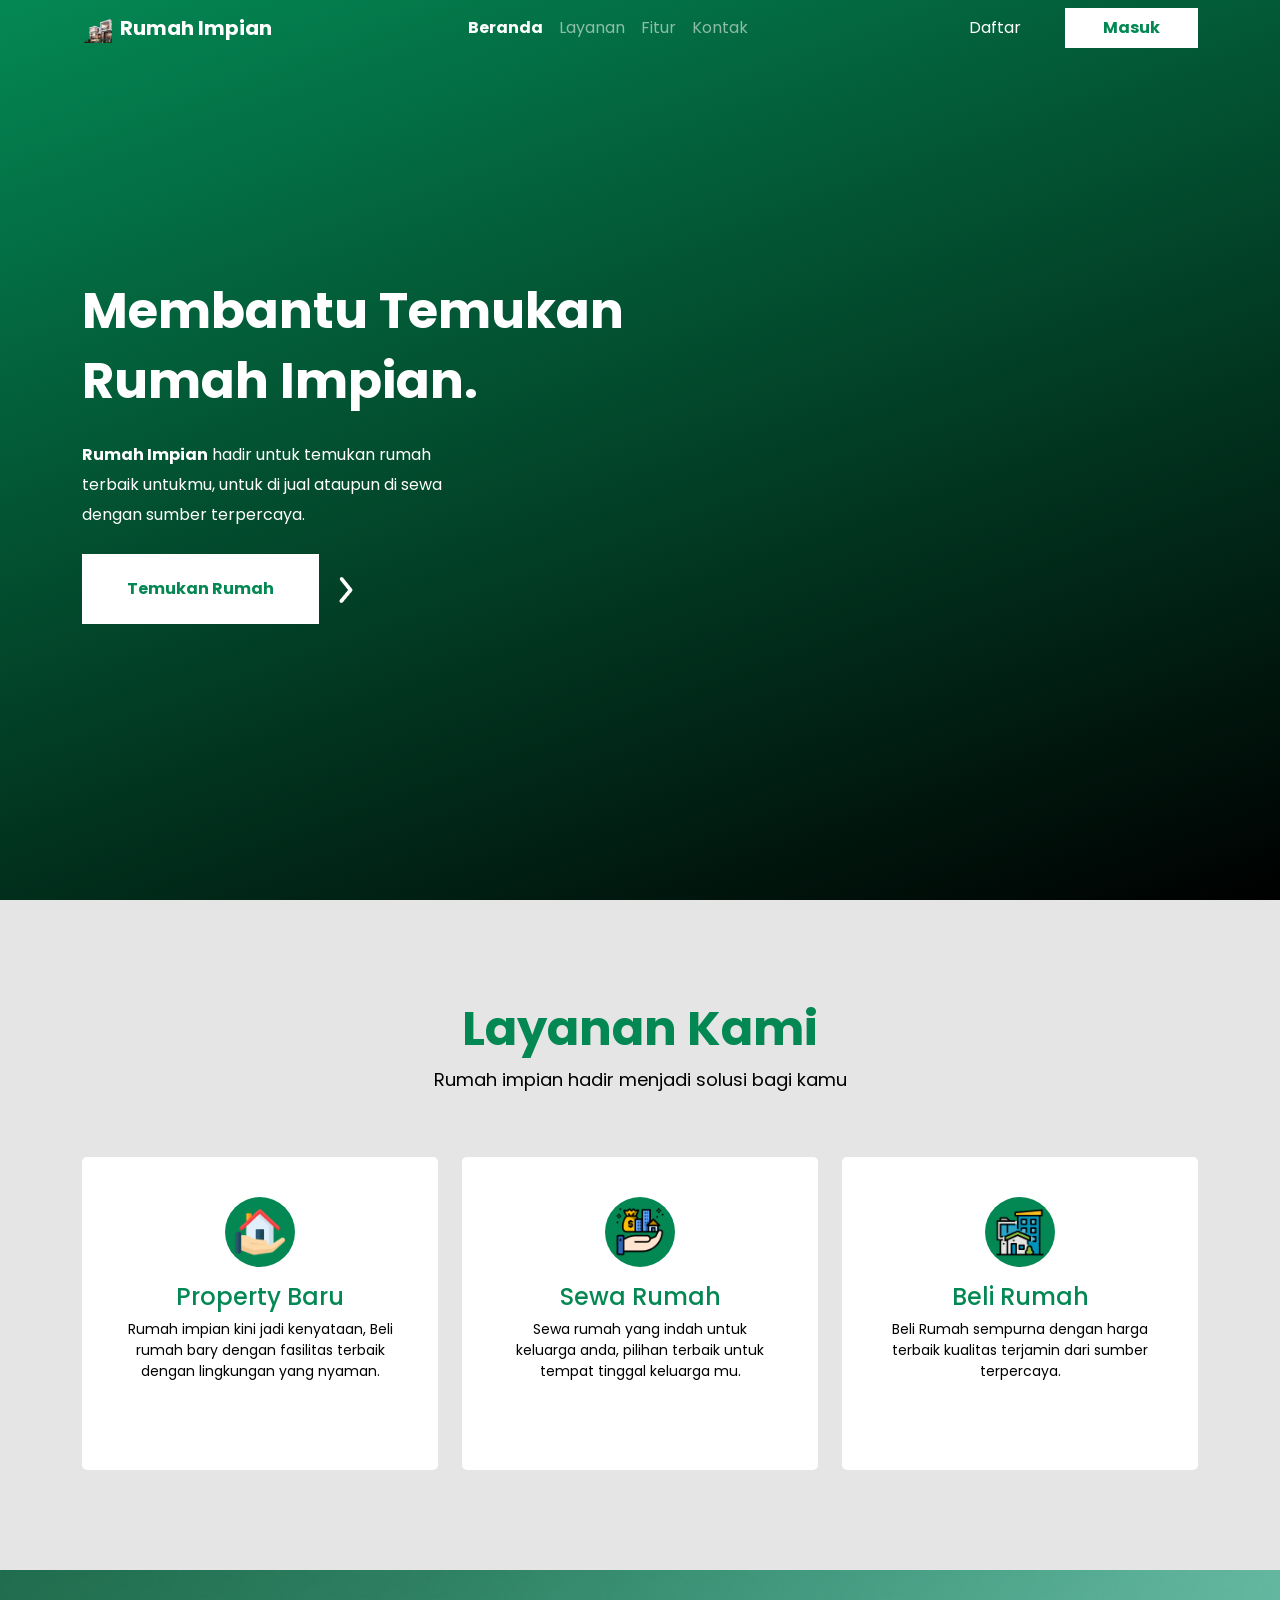
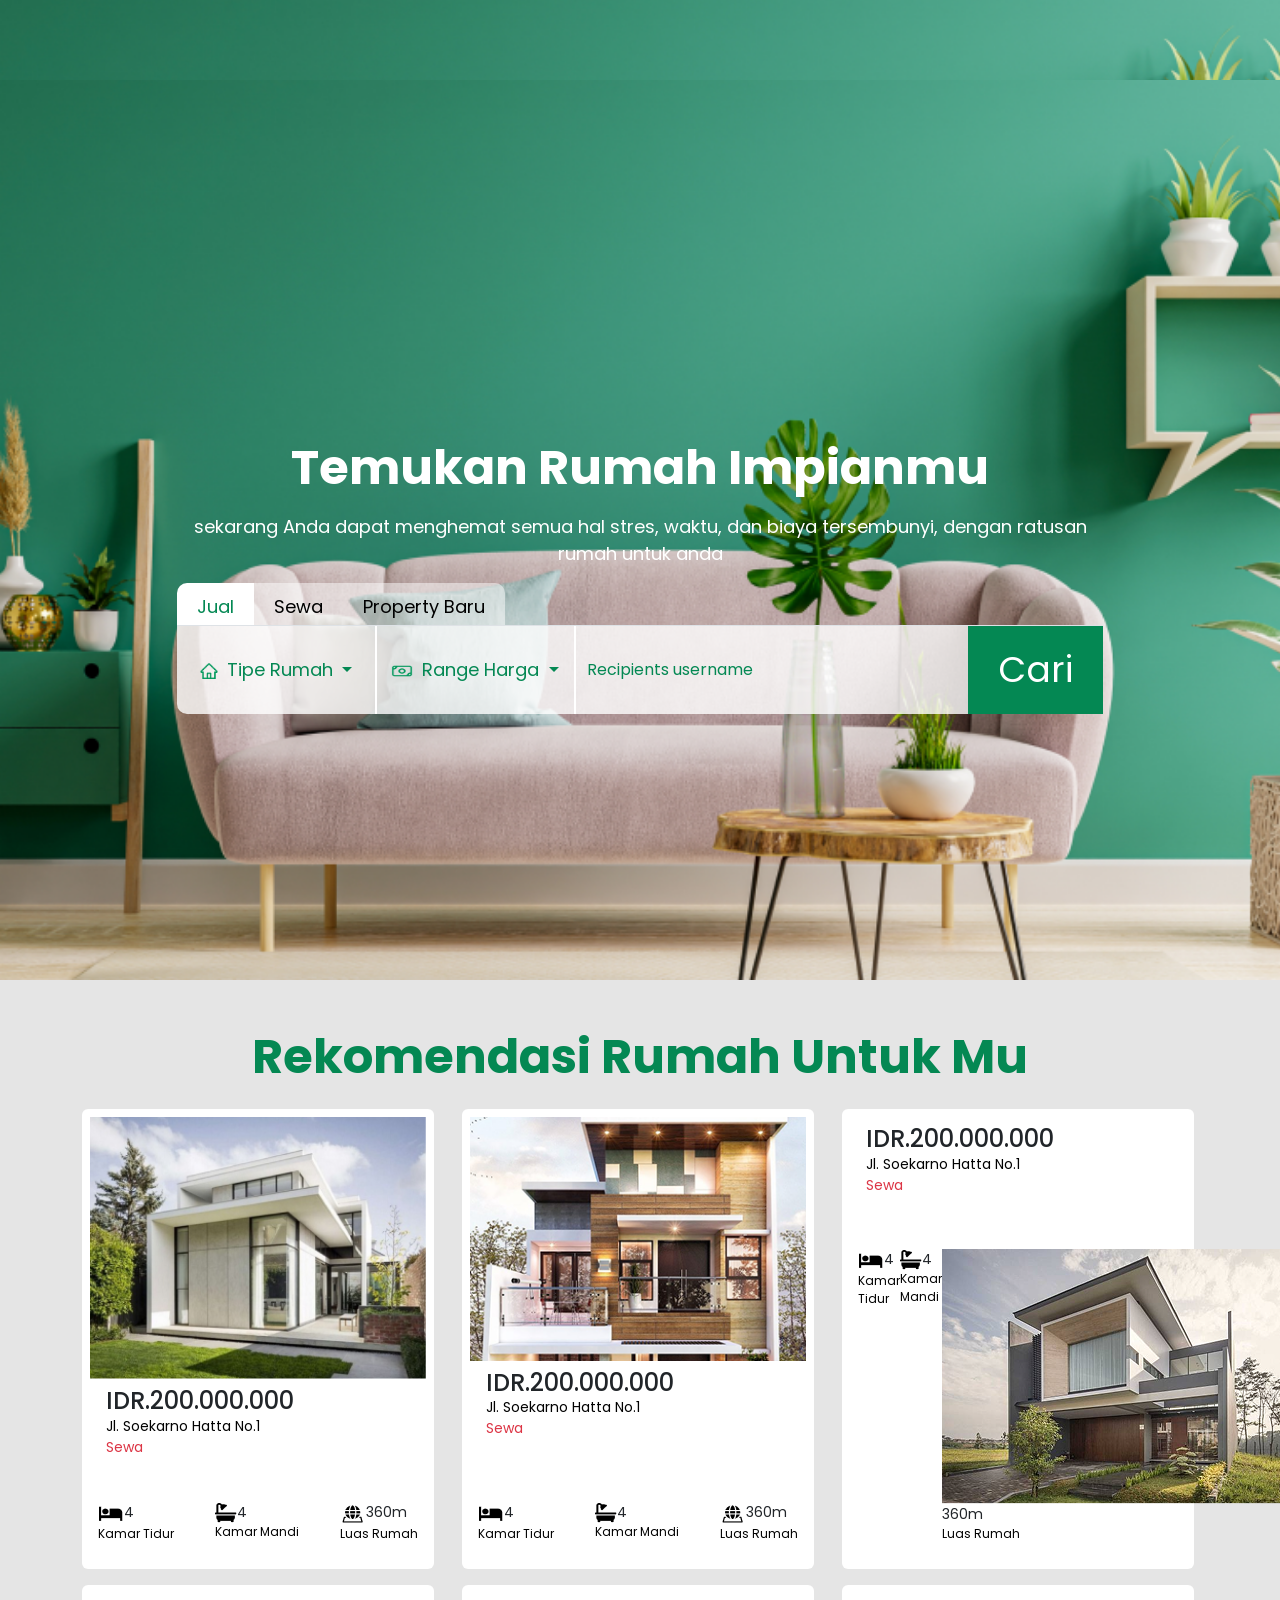
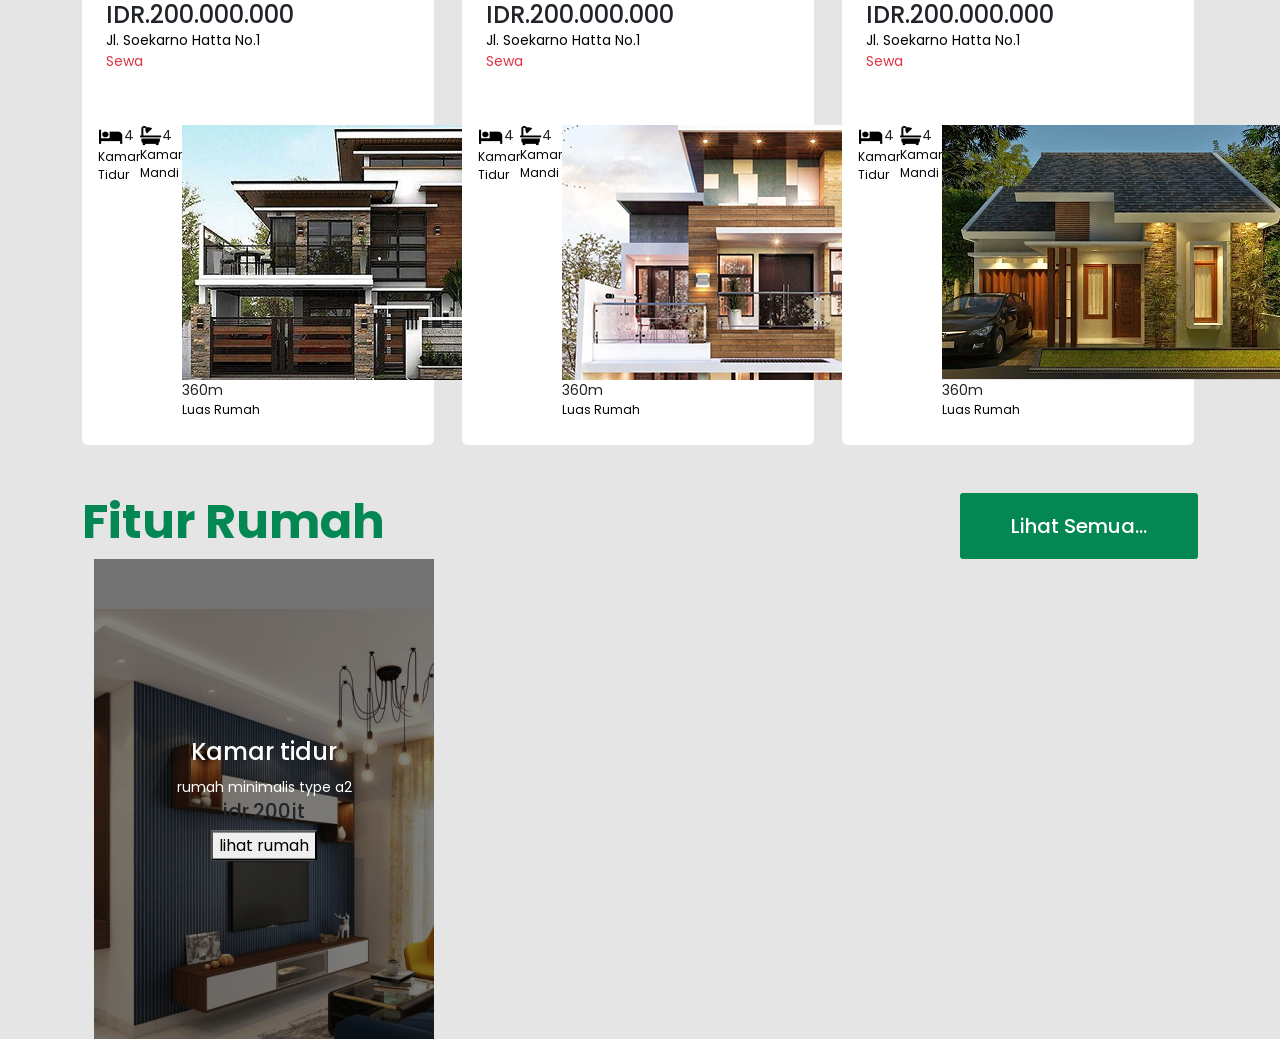
==== commit 20c94153: "tampilan hero hampir beres" ====
--- a/index.html
+++ b/index.html
@@ -4,21 +4,23 @@
 <head>
   <meta charset="utf-8" />
   <meta name="viewport" content="width=device-width, initial-scale=1" />
-  <title>Rumah impian</title>
+  <title>Rumah Impian</title>
   <link href="https://cdn.jsdelivr.net/npm/bootstrap@5.3.8/dist/css/bootstrap.min.css" rel="stylesheet"
     integrity="sha384-sRIl4kxILFvY47J16cr9ZwB07vP4J8+LH7qKQnuqkuIAvNWLzeN8tE5YBujZqJLB" crossorigin="anonymous" />
   <link rel="preconnect" href="https://fonts.googleapis.com" />
   <link rel="preconnect" href="https://fonts.gstatic.com" crossorigin />
   <link href="https://fonts.googleapis.com/css2?family=Poppins:wght@400;500;600;700&display=swap" rel="stylesheet" />
-  <link rel="shortcut icon" href="image/logo rumah impian.png" type="image/x-icon" />
+  <link rel="shortcut icon" href="image/hero banner.png" type="image/x-icon" />
   <link rel="stylesheet" href="style.css" />
+  <link rel="stylesheet" href="https://cdn.jsdelivr.net/npm/bootstrap-icons@1.13.1/font/bootstrap-icons.min.css">
 </head>
 
 <body>
+  <!-- NAVBAR -->
   <nav class="navbar navbar-expand-lg bg-transparent navbar-dark position-fixed w-100">
     <div class="container">
-      <a class="navbar-brand" href="#"><img src="image/logo rumah impian.png" alt="Logo" width="30"
-          class="d-inline-block align-text-top me-2" />Rumah impian</a>
+      <a class="navbar-brand" href="#"><img src="image/hero banner.png" alt="Logo" width="30"
+          class="d-inline-block align-text-top me-2" />Rumah Impian</a>
       <button class="navbar-toggler" type="button" data-bs-toggle="collapse" data-bs-target="#navbarNav"
         aria-controls="navbarNav" aria-expanded="false" aria-label="Toggle navigation">
         <span class="navbar-toggler-icon"></span>
@@ -39,14 +41,15 @@
           </li>
         </ul>
         <div>
-          <button class="btn-daftar">daftar</button>
-          <button class="btn-Masuk">Masuk</button>
+          <button class="btn-daftar">Daftar</button>
+          <button class="btn-masuk">Masuk</button>
         </div>
       </div>
     </div>
   </nav>
-
-  <!-- section hero-->
+  <!-- END NAVBAR -->
+
+  <!-- section hero -->
   <section id="hero">
     <div class="container h-100">
       <div class="row h-100">
@@ -54,25 +57,25 @@
           <h1>Membantu Temukan Rumah Impian.</h1>
           <p class="mt-4 mb-4">
             <span class="fw-bold">Rumah Impian</span> hadir untuk temukan
-            rumah terbaikuntukmu, untuk di jual ataupun di sewa dengan sumber
+            rumah terbaik untukmu, untuk di jual ataupun di sewa dengan sumber
             terpercaya.
           </p>
           <button class="btn-lg">Temukan Rumah</button>
           <img src="image/arrow.png" alt="" />
         </div>
       </div>
-      <img src="image/hero banner.png" alt="" class="position-absolute end-0 bottom-0 h-100" />
-      <img src="image/accent banner.png" alt="" class="position-absolute start-0 top-0 h-100 accent-benner" />
+      <img src="image/hero-banner.png" alt="" class="position-absolute end-0 bottom-0 h-100" />
+      <img src="image/accent-banner.png" alt="" class="position-absolute start-0 top-0 h-100 accent-banner" />
     </div>
   </section>
-  <!-- end section hero-->
+  <!-- end section hero -->
 
   <!-- section layanan -->
   <section id="our-service">
     <div class="container">
       <div class="row">
         <div class="col-12 text-center">
-          <h1 class="kaa">Layanan Kami</h1>
+          <h1>Layanan Kami</h1>
           <p>Rumah impian hadir menjadi solusi bagi kamu</p>
         </div>
       </div>
@@ -85,7 +88,7 @@
             </div>
             <h4 class="mt-3">Property Baru</h4>
             <p class="mt-2">
-              Rumah impian kini jadi kenyataan, Beli rumah baru dengan
+              Rumah impian kini jadi kenyataan, Beli rumah bary dengan
               fasilitas terbaik dengan lingkungan yang nyaman.
             </p>
           </div>
@@ -120,368 +123,393 @@
     </div>
   </section>
 
-  <!--end section layanan-->
-
-  <!-- section temukan rumah-->
+  <!-- end section layanan -->
+
+  <!-- section temukan rumah -->
   <section id="temukan-rumah">
+    <section id="temukan-rumah" class="d-flex align-items-center">
+      <div class="container text-center">
+        <div class="row">
+          <div class="col-10 mx-auto">
+            <h1 class="tmk-rumah">Temukan Rumah Impianmu</h1>
+            <p class="sub-tmk-rmh mt-3">
+              sekarang Anda dapat menghemat semua hal stres, waktu, dan biaya
+              tersembunyi, dengan ratusan rumah untuk anda
+            </p>
+          </div>
+        </div>
+        <div class="row">
+          <div class="col-10 mx-auto">
+            <ul class="nav nav-tabs" id="myTab" role="tablist">
+              <li class="nav-item" role="presentation">
+                <button class="btn-tab jual active" id="jual-tab" data-bs-toggle="tab" data-bs-target="#home-tab-pane"
+                  type="button" role="tab" aria-controls="home-tab-pane" aria-selected="true">
+                  Jual
+                </button>
+              </li>
+              <li class="nav-item" role="presentation">
+                <button class="btn-tab" id="profile-tab" data-bs-toggle="tab" data-bs-target="#profile-tab-pane"
+                  type="button" role="tab" aria-controls="profile-tab-pane" aria-selected="false">
+                  Sewa
+                </button>
+              </li>
+              <li class="nav-item" role="presentation">
+                <button class="btn-tab property" id="contact-tab" data-bs-toggle="tab"
+                  data-bs-target="#contact-tab-pane" type="button" role="tab" aria-controls="contact-tab-pane"
+                  aria-selected="false">
+                  Property Baru
+                </button>
+              </li>
+            </ul>
+            <div class="tab-content" id="myTabContent">
+              <div class="tab-pane fade show active" id="home-tab-pane" role="tabpanel" aria-labelledby="jual-tab"
+                tabindex="0">
+                <div class="input-group mb-3">
+                  <button class="btn-search dropdown-toggle" type="button" data-bs-toggle="dropdown"
+                    aria-expanded="false">
+                    <img src="image/Vector.png" height="16" width="18" alt="" class="me-1" />
+                    Tipe Rumah
+                  </button>
+                  <ul class="dropdown-menu">
+                    <li><a class="dropdown-item" href="#">Action</a></li>
+                    <li>
+                      <a class="dropdown-item" href="#">Another action</a>
+                    </li>
+                    <li>
+                      <a class="dropdown-item" href="#">Something else here</a>
+                    </li>
+                    <li>
+                      <hr class="dropdown-divider" />
+                    </li>
+                    <li>
+                      <a class="dropdown-item" href="#">Separated link</a>
+                    </li>
+                  </ul>
+                  <button class="btn-search dropdown-toggle" type="button" data-bs-toggle="dropdown"
+                    aria-expanded="false">
+                    <img src="image/akar-icons_money.png" height="16" width="22" alt="" class="me-1" />
+                    Range Harga
+                  </button>
+                  <ul class="dropdown-menu">
+                    <li><a class="dropdown-item" href="#">Action</a></li>
+                    <li>
+                      <a class="dropdown-item" href="#">Another action</a>
+                    </li>
+                    <li>
+                      <a class="dropdown-item" href="#">Something else here</a>
+                    </li>
+                    <li>
+                      <hr class="dropdown-divider" />
+                    </li>
+                    <li>
+                      <a class="dropdown-item" href="#">Separated link</a>
+                    </li>
+                  </ul>
+                  <input type="text" class="form-control" placeholder="Recipients username"
+                    class="form-control text-center" placeholder="Cari berdasarkan lokasi, ID, Property"
+                    aria-label="Recipients username" aria-describedby="button-addon2" />
+                  <button class="btn-cari" type="button" id="button-addon2">
+                    Cari
+                  </button>
+                </div>
+              </div>
+              <div class="tab-pane fade" id="profile-tab-pane" role="tabpanel" aria-labelledby="profile-tab"
+                tabindex="0">
+                Jual rumah
+                <div class="input-group mb-3">
+                  <button class="btn-search dropdown-toggle" type="button" data-bs-toggle="dropdown"
+                    aria-expanded="false">
+                    <img src="image/Vector.png" height="16" width="18" alt="" class="me-1" />
+                    Tipe Rumah
+                  </button>
+                  <ul class="dropdown-menu">
+                    <li><a class="dropdown-item" href="#">Action</a></li>
+                    <li>
+                      <a class="dropdown-item" href="#">Another action</a>
+                    </li>
+                    <li>
+                      <a class="dropdown-item" href="#">Something else here</a>
+                    </li>
+                    <li>
+                      <hr class="dropdown-divider" />
+                    </li>
+                    <li>
+                      <a class="dropdown-item" href="#">Separated link</a>
+                    </li>
+                  </ul>
+                  <button class="btn-search dropdown-toggle" type="button" data-bs-toggle="dropdown"
+                    aria-expanded="false">
+                    <img src="image/akar-icons_money.png" height="16" width="22" alt="" class="me-1" />
+                    Range Harga
+                  </button>
+                  <ul class="dropdown-menu">
+                    <li><a class="dropdown-item" href="#">Action</a></li>
+                    <li>
+                      <a class="dropdown-item" href="#">Another action</a>
+                    </li>
+                    <li>
+                      <a class="dropdown-item" href="#">Something else here</a>
+                    </li>
+                    <li>
+                      <hr class="dropdown-divider" />
+                    </li>
+                    <li>
+                      <a class="dropdown-item" href="#">Separated link</a>
+                    </li>
+                  </ul>
+                  <input type="text" class="form-control text-center"
+                    placeholder="Cari berdasarkan lokasi, ID, Property" aria-label="Recipients username"
+                    aria-describedby="button-addon2" />
+                  <button class="btn-cari" type="button" id="button-addon2">
+                    Cari
+                  </button>
+                </div>
+              </div>
+              <div class="tab-pane fade" id="contact-tab-pane" role="tabpanel" aria-labelledby="contact-tab"
+                tabindex="0">
+                Property baru
+                <div class="input-group mb-3">
+                  <button class="btn-search dropdown-toggle" type="button" data-bs-toggle="dropdown"
+                    aria-expanded="false">
+                    <img src="image/Vector.png" height="16" width="18" alt="" class="me-1" />
+                    Tipe Rumah
+                  </button>
+                  <ul class="dropdown-menu">
+                    <li><a class="dropdown-item" href="#">Action</a></li>
+                    <li>
+                      <a class="dropdown-item" href="#">Another action</a>
+                    </li>
+                    <li>
+                      <a class="dropdown-item" href="#">Something else here</a>
+                    </li>
+                    <li>
+                      <hr class="dropdown-divider" />
+                    </li>
+                    <li>
+                      <a class="dropdown-item" href="#">Separated link</a>
+                    </li>
+                  </ul>
+                  <button class="btn-search dropdown-toggle" type="button" data-bs-toggle="dropdown"
+                    aria-expanded="false">
+                    <img src="image/akar-icons_money.png" height="16" width="22" alt="" class="me-1" />
+                    Range Harga
+                  </button>
+                  <ul class="dropdown-menu">
+                    <li><a class="dropdown-item" href="#">Action</a></li>
+                    <li>
+                      <a class="dropdown-item" href="#">Another action</a>
+                    </li>
+                    <li>
+                      <a class="dropdown-item" href="#">Something else here</a>
+                    </li>
+                    <li>
+                      <hr class="dropdown-divider" />
+                    </li>
+                    <li>
+                      <a class="dropdown-item" href="#">Separated link</a>
+                    </li>
+                  </ul>
+                  <input type="text" class="form-control text-center"
+                    placeholder="Cari berdasarkan lokasi, ID, Property" aria-label="Recipients username"
+                    aria-describedby="button-addon2" />
+                  <button class="btn-cari" type="button" id="button-addon2">
+                    Cari
+                  </button>
+                </div>
+              </div>
+            </div>
+          </div>
+        </div>
+      </div>
+  </section>
+    <!-- end section temukan rumah -->
+
+    <!--section rekomendasi rumah -->
+    <section id="rekomendasi" class="p-5">
+      <div class="container">
+        <div class="row">
+          <div class="col-12 text-center">
+            <h1>Rekomendasi Rumah Untuk Mu</h1>
+          </div>
+        </div>
+        <div class="row">
+          <div class="col-4 mt-3">
+            <div class="card p-2 rounded-2" style="width:22rem;">
+              <img src="image/Mask Group.png" alt="">
+              <div class="card-body">
+                <h4>IDR.200.000.000</h4>
+                <p>Jl. Soekarno Hatta No.1 <br><span class="text-danger">Sewa</span></p>
+              </div>
+              <div class="card-fasilitas d-flex justify-content-between px-3 pt-2">
+                <span>
+                  <img src="image/mdi_bed.png" alt="">4
+                  <p>Kamar Tidur</p>
+                </span>
+                <span>
+                  <img src="image/fa-solid_bath.png" alt="">4
+                  <p>Kamar Mandi</p>
+                </span>
+                <span>
+                  <img src="image/fluent_globe-surface-20-filled.png" alt="">360m
+                  <p>Luas Rumah</p>
+                </span>
+              </div>
+            </div>
+          </div>
+          <div class="col-4 mt-3">
+            <div class="card p-2 rounded-2" style="width:22rem;">
+              <img src="image/image 10.png" alt="">
+              <div class="card-body">
+                <h4>IDR.200.000.000</h4>
+                <p>Jl. Soekarno Hatta No.1 <br><span class="text-danger">Sewa</span></p>
+              </div>
+              <div class="card-fasilitas d-flex justify-content-between px-3 pt-2">
+                <span>
+                  <img src="image/mdi_bed.png" alt="">4
+                  <p>Kamar Tidur</p>
+                </span>
+                <span>
+                  <img src="image/fa-solid_bath.png" alt="">4
+                  <p>Kamar Mandi</p>
+                </span>
+                <span>
+                  <img src="image/fluent_globe-surface-20-filled.png" alt="">360m
+                  <p>Luas Rumah</p>
+                </span>
+              </div>
+            </div>
+          </div>
+          <div class="col-4 mt-3">
+            <div class="card p-2 rounded-2" style="width:22rem;">
+              <img src="image/Mask Group (2).png" alt="">
+              <div class="card-body">
+                <h4>IDR.200.000.000</h4>
+                <p>Jl. Soekarno Hatta No.1 <br><span class="text-danger">Sewa</span></p>
+              </div>
+              <div class="card-fasilitas d-flex justify-content-between px-3 pt-2">
+                <span>
+                  <img src="image/mdi_bed.png" alt="">4
+                  <p>Kamar Tidur</p>
+                </span>
+                <span>
+                  <img src="image/fa-solid_bath.png" alt="">4
+                  <p>Kamar Mandi</p>
+                </span>
+                <span>
+                  <img src="image/image 14.png" alt="">360m
+                  <p>Luas Rumah</p>
+                </span>
+              </div>
+            </div>
+          </div>
+          <div class="col-4 mt-3">
+            <div class="card p-2 rounded-2" style="width:22rem;">
+              <img src="image/Mask Group (3).png" alt="">
+              <div class="card-body">
+                <h4>IDR.200.000.000</h4>
+                <p>Jl. Soekarno Hatta No.1 <br><span class="text-danger">Sewa</span></p>
+              </div>
+              <div class="card-fasilitas d-flex justify-content-between px-3 pt-2">
+                <span>
+                  <img src="image/mdi_bed.png" alt="">4
+                  <p>Kamar Tidur</p>
+                </span>
+                <span>
+                  <img src="image/fa-solid_bath.png" alt="">4
+                  <p>Kamar Mandi</p>
+                </span>
+                <span>
+                  <img src="image/image 9.png" alt="">360m
+                  <p>Luas Rumah</p>
+                </span>
+              </div>
+            </div>
+          </div>
+          <div class="col-4 mt-3">
+            <div class="card p-2 rounded-2" style="width:22rem;">
+              <img src="image/Mask Group (4).png" alt="">
+              <div class="card-body">
+                <h4>IDR.200.000.000</h4>
+                <p>Jl. Soekarno Hatta No.1 <br><span class="text-danger">Sewa</span></p>
+              </div>
+              <div class="card-fasilitas d-flex justify-content-between px-3 pt-2">
+                <span>
+                  <img src="image/mdi_bed.png" alt="">4
+                  <p>Kamar Tidur</p>
+                </span>
+                <span>
+                  <img src="image/fa-solid_bath.png" alt="">4
+                  <p>Kamar Mandi</p>
+                </span>
+                <span>
+                  <img src="image/image 10.png" alt="">360m
+                  <p>Luas Rumah</p>
+                </span>
+              </div>
+            </div>
+          </div>
+          <div class="col-4 mt-3">
+            <div class="card p-2 rounded-2" style="width:22rem;">
+              <img src="image/Mask Group (5).png" alt="">
+              <div class="card-body">
+                <h4>IDR.200.000.000</h4>
+                <p>Jl. Soekarno Hatta No.1 <br><span class="text-danger">Sewa</span></p>
+              </div>
+              <div class="card-fasilitas d-flex justify-content-between px-3 pt-2">
+                <span>
+                  <img src="image/mdi_bed.png" alt="">4
+                  <p>Kamar Tidur</p>
+                </span>
+                <span>
+                  <img src="image/fa-solid_bath.png" alt="">4
+                  <p>Kamar Mandi</p>
+                </span>
+                <span>
+                  <img src="image/image 12.png" alt="">360m
+                  <p>Luas Rumah</p>
+                </span>
+              </div>
+            </div>
+          </div>
+        </div>
+      </div>
+    </section>
+
+    <!--end section rekomendasi rumah -->
+
+  <!-- fitur -->
+   <section id="fitur">
     <div class="container">
       <div class="row">
-        <div class="col-12 text-center">
-          <h1 class="ka">Temukan Rumah Impianmu</h1>
-          <p class="sub-tmk-rmh">
-            sekarang Anda dapat menghemat semua hal stres, waktu, dan biaya
-            <br />
-            tersembunyi, dengan ratusan rumah untuk anda
-          </p>
-        </div>
-      </div>
-      <div class="row">
-        <div class="col-10 mx-auto">
-          <ul class="nav nav-tabs" id="myTab" role="tablist">
-            <li class="nav-item" role="presentation">
-              <button class="btn-tab jual active" id="jual-tab" data-bs-toggle="tab" data-bs-target="#home-tab-pane"
-                type="button" role="tab" aria-controls="home-tab-pane" aria-selected="true">
-                Jual
-              </button>
-            </li>
-            <li class="nav-item" role="presentation">
-              <button class="btn-tab" id="profile-tab" data-bs-toggle="tab" data-bs-target="#profile-tab-pane"
-                type="button" role="tab" aria-controls="profile-tab-pane" aria-selected="false">
-                Sewa
-              </button>
-            </li>
-            <li class="nav-item" role="presentation">
-              <button class="btn-tab property" id="contact-tab" data-bs-toggle="tab" data-bs-target="#contact-tab-pane"
-                type="button" role="tab" aria-controls="contact-tab-pane" aria-selected="false">
-                Property Baru
-              </button>
-            </li>
-          </ul>
-          <div class="tab-content" id="myTabContent">
-            <div class="tab-pane fade show active" id="home-tab-pane" role="tabpanel" aria-labelledby="jual-tab"
-              tabindex="0">
-              <div class="input-group mb-3">
-                <button class="btn-search dropdown-toggle" type="button" data-bs-toggle="dropdown"
-                  aria-expanded="false">
-                  <img src="image/Vector.png" height="20" width="22" alt="" />
-                  Tipe Rumah
-                </button>
-                <ul class="dropdown-menu">
-                  <li><a class="dropdown-item" href="#">Action</a></li>
-                  <li>
-                    <a class="dropdown-item" href="#">Another action</a>
-                  </li>
-                  <li>
-                    <a class="dropdown-item" href="#">Something else here</a>
-                  </li>
-                  <li>
-                    <hr class="dropdown-divider" />
-                  </li>
-                  <li>
-                    <a class="dropdown-item" href="#">Separated link</a>
-                  </li>
-                </ul>
-                <button class="btn btn-outline-secondary dropdown-toggle" type="button" data-bs-toggle="dropdown"
-                  aria-expanded="false">
-                  <img src="image/akar-icons_money.png" height="22" width="22" alt="" class="me-1" /> Range harga
-                </button>
-                <ul class="dropdown-menu">
-                  <li><a class="dropdown-item" href="#">Action</a></li>
-                  <li>
-                    <a class="dropdown-item" href="#">Another action</a>
-                  </li>
-                  <li>
-                    <a class="dropdown-item" href="#">Something else here</a>
-                  </li>
-                  <li>
-                    <hr class="dropdown-divider" />
-                  </li>
-                  <li>
-                    <a class="dropdown-item" href="#">Separated link</a>
-                  </li>
-                </ul>
-                <input type="text" class="form-control text-center" placeholder="cari berdasarkan lokasi,lD,Property"
-                  aria-label="Recipient’s username" aria-describedby="button-addon2">
-                <button class=" btn-cari" type="button" id="button-addon2">cari</button>
-              </div>
-            </div>
-            <div class="tab-pane fade" id="profile-tab-pane" role="tabpanel" aria-labelledby="profile-tab" tabindex="0">
-              <div class="input-group mb-3">
-                <button class="btn-search dropdown-toggle" type="button" data-bs-toggle="dropdown"
-                  aria-expanded="false">
-                  <img src="image/Vector.png" height="20" width="22" alt="" />
-                  Tipe Rumah
-                </button>
-                <ul class="dropdown-menu">
-                  <li><a class="dropdown-item" href="#">Action</a></li>
-                  <li>
-                    <a class="dropdown-item" href="#">Another action</a>
-                  </li>
-                  <li>
-                    <a class="dropdown-item" href="#">Something else here</a>
-                  </li>
-                  <li>
-                    <hr class="dropdown-divider" />
-                  </li>
-                  <li>
-                    <a class="dropdown-item" href="#">Separated link</a>
-                  </li>
-                </ul>
-                <button class="btn btn-outline-secondary dropdown-toggle" type="button" data-bs-toggle="dropdown"
-                  aria-expanded="false">
-                  <img src="image/akar-icons_money.png" height="22" width="22" alt="" class="me-1" /> Range harga
-                </button>
-                <ul class="dropdown-menu">
-                  <li><a class="dropdown-item" href="#">Action</a></li>
-                  <li>
-                    <a class="dropdown-item" href="#">Another action</a>
-                  </li>
-                  <li>
-                    <a class="dropdown-item" href="#">Something else here</a>
-                  </li>
-                  <li>
-                    <hr class="dropdown-divider" />
-                  </li>
-                  <li>
-                    <a class="dropdown-item" href="#">Separated link</a>
-                  </li>
-                </ul>
-                <input type="text" class="form-control text-center" placeholder="cari berdasarkan lokasi,lD,Property"
-                  aria-label="Recipient’s username" aria-describedby="button-addon2">
-                <button class=" btn-cari" type="button" id="button-addon2">cari</button>
-              </div>
-            </div>
-            <div class="tab-pane fade" id="contact-tab-pane" role="tabpanel" aria-labelledby="contact-tab" tabindex="0">
-              <div class="input-group mb-3">
-                <button class="btn-search dropdown-toggle" type="button" data-bs-toggle="dropdown"
-                  aria-expanded="false">
-                  <img src="image/Vector.png" height="20" width="22" alt="" />
-                  Tipe Rumah
-                </button>
-                <ul class="dropdown-menu">
-                  <li><a class="dropdown-item" href="#">Action</a></li>
-                  <li>
-                    <a class="dropdown-item" href="#">Another action</a>
-                  </li>
-                  <li>
-                    <a class="dropdown-item" href="#">Something else here</a>
-                  </li>
-                  <li>
-                    <hr class="dropdown-divider" />
-                  </li>
-                  <li>
-                    <a class="dropdown-item" href="#">Separated link</a>
-                  </li>
-                </ul>
-                <button class="btn btn-outline-secondary dropdown-toggle" type="button" data-bs-toggle="dropdown"
-                  aria-expanded="false">
-                  <img src="image/akar-icons_money.png" height="22" width="22" alt="" class="me-1" /> Range harga
-                </button>
-                <ul class="dropdown-menu">
-                  <li><a class="dropdown-item" href="#">Action</a></li>
-                  <li>
-                    <a class="dropdown-item" href="#">Another action</a>
-                  </li>
-                  <li>
-                    <a class="dropdown-item" href="#">Something else here</a>
-                  </li>
-                  <li>
-                    <hr class="dropdown-divider" />
-                  </li>
-                  <li>
-                    <a class="dropdown-item" href="#">Separated link</a>
-                  </li>
-                </ul>
-                <input type="text" class="form-control text-center" placeholder="cari berdasarkan lokasi,lD,Property"
-                  aria-label="Recipient’s username" aria-describedby="button-addon2">
-                <button class=" btn-cari" type="button" id="button-addon2">cari</button>
-              </div>
-            </div>
-          </div>
-        </div>
-      </div>
-    </div>
-  </section>
-  <!-- end section temukan rumah-->
-
-  <!-- section rekomendasi rumah -->
-  <section id="rekomendasi" class="d-flex align-items-center">
+        <div class="col-6">
+          <h1>Fitur Rumah</h1>
+        </div>
+        <div class="col-6 d-flex justify-content-end">
+          <button class="btn-lihat">Lihat Semua...</button>
+        </div>
+      </div>
     <div class="container">
-        <div class="row">
-          <div class="col-8 mx-auto text-center">
-            <h1 class="jrk">Rekomendasi Rumah Untuk Mu</h1>
-          </div>
-        </div>
-        <div class="row">
-          <div class="col-md-4">
-            <div class="card-rek">
-              <div class="container card-gbr">
-                <img src="image/Mask Group.png" alt="" class="w-100 mt-2">
-                <h1 class="idr mt-2">IDR.200.000.000</h1>
-                <p  class="jl">
-                  JL.soekarno Hatta No.1 <br> <span class="text-danger">sewa</span>
-                </p>
-              <div class="fasilitas">
-                 <div class="row">
-                <div class="col-4">
-                  <img src="image/mdi_bed.png" alt=""/> 3
-                  <p class="sub-fsi">kamar Tidur</p>
-                    </div>
-                    <div class="col-4">
-                  <img src="image/fa-solid_bath.png" alt=""/> 4
-                  <p class="sub-fsi">kamar mandi</p>
-                    </div>
-                     <div class="col-4">
-                  <img src="image/fluent_globe-surface-20-filled.png" alt=""/> 360m
-                  <p class="sub-fsi">luas Rumah</p>
-                    </div>
-                 </div>                              
-                </div>
-              </div>
-            </div>
-          </div>   
-            <div class="col-md-4">
-            <div class="card-rek">
-              <div class="container card-gbr">
-                <img src="image/image 12.png" alt="" class="w-100 mt-2">
-                <h1 class="idr mt-2">IDR.200.000.000</h1>
-                <p  class="jl">
-                  JL.soekarno Hatta No.1 <br> <span class="text-danger">sewa</span>
-                </p>
-              <div class="fasilitas">
-                 <div class="row">
-                <div class="col-4">
-                  <img src="" alt=""/> 3
-                  <p class="sub-fsi">kamar Tidur</p>
-                    </div>
-                    <div class="col-4">
-                  <img src="image/fa-solid_bath.png" alt=""/> 4
-                  <p class="sub-fsi">kamar mandi</p>
-                    </div>
-                     <div class="col-4">
-                  <img src="image/fluent_globe-surface-20-filled.png" alt=""/> 360m
-                  <p class="sub-fsi">luas Rumah</p>
-                    </div>
-                 </div>                              
-                </div>
-              </div>
-            </div>
-          </div>
-          <div class="col-md-4">
-            <div class="card-rek">
-              <div class="container card-gbr">
-                <img src="image/image 9.png" alt="" class="w-100 mt-2">
-                <h1 class="idr mt-2">IDR.200.000.000</h1>
-                <p  class="jl">
-                  JL.soekarno Hatta No.1 <br> <span class="text-danger">sewa</span>
-                </p>
-              <div class="fasilitas">
-                 <div class="row">
-                <div class="col-4">
-                  <img src="image/mdi_bed.png" alt=""/> 3
-                  <p class="sub-fsi">kamar Tidur</p>
-                    </div>
-                    <div class="col-4">
-                  <img src="image/fa-solid_bath.png" alt=""/> 4
-                  <p class="sub-fsi">kamar mandi</p>
-                    </div>
-                     <div class="col-4">
-                  <img src="image/fluent_globe-surface-20-filled.png" alt=""/> 360m
-                  <p class="sub-fsi">luas Rumah</p>
-                    </div>
-                 </div>                              
-                </div>
-              </div>
-            </div>
-          </div>           
-          <div class="col-md-4">
-            <div class="card-rek">
-              <div class="container card-gbr">
-                <img src="image/image 10.png" alt="" class="w-100 mt-2">
-                <h1 class="idr mt-2">IDR.200.000.000</h1>
-                <p  class="jl">
-                  JL.soekarno Hatta No.1 <br> <span class="text-danger">sewa</span>
-                </p>
-              <div class="fasilitas">
-                 <div class="row">
-                <div class="col-4">
-                  <img src="image/mdi_bed.png" alt=""/> 3
-                  <p class="sub-fsi">kamar Tidur</p>
-                    </div>
-                    <div class="col-4">
-                  <img src="image/fa-solid_bath.png" alt=""/> 4
-                  <p class="sub-fsi">kamar mandi</p>
-                    </div>
-                     <div class="col-4">
-                  <img src="image/fluent_globe-surface-20-filled.png" alt=""/> 360m
-                  <p class="sub-fsi">luas Rumah</p>
-                    </div>
-                 </div>                              
-                </div>
-              </div>
-            </div>
-          </div>    
-           <div class="col-md-4">
-            <div class="card-rek">
-              <div class="container card-gbr">
-                <img src="image/image 14.png" alt="" class="w-100 mt-2">
-                <h1 class="idr mt-2">IDR.200.000.000</h1>
-                <p  class="jl">
-                  JL.soekarno Hatta No.1 <br> <span class="text-danger">sewa</span>
-                </p>
-              <div class="fasilitas">
-                 <div class="row">
-                <div class="col-4">
-                  <img src="image/mdi_bed.png" alt=""/> 3
-                  <p class="sub-fsi">kamar Tidur</p>
-                    </div>
-                    <div class="col-4">
-                  <img src="image/fa-solid_bath.png" alt=""/> 4
-                  <p class="sub-fsi">kamar mandi</p>
-                    </div>
-                     <div class="col-4">
-                  <img src="image/fluent_globe-surface-20-filled.png" alt=""/> 360m
-                  <p class="sub-fsi">luas Rumah</p>
-                    </div>
-                 </div>                              
-                </div>
-              </div>
-            </div>
-          </div>   
-           <div class="col-md-4">
-            <div class="card-rek">
-              <div class="container card-gbr">
-                <img src="image/image 11.png" alt="" class="w-100 mt-2">
-                <h1 class="idr mt-2">IDR.200.000.000</h1>
-                <p  class="jl">
-                  JL.soekarno Hatta No.1 <br> <span class="text-danger">sewa</span>
-                </p>
-              <div class="fasilitas">
-                 <div class="row">
-                <div class="col-4">
-                  <img src="image/mdi_bed.png" alt=""/> 3
-                  <p class="sub-fsi">kamar Tidur</p>
-                    </div>
-                    <div class="col-4">
-                  <img src="image/fa-solid_bath.png" alt=""/> 4
-                  <p class="sub-fsi">kamar mandi</p>
-                    </div>
-                     <div class="col-4">
-                  <img src="image/fluent_globe-surface-20-filled.png" alt=""/> 360m
-                  <p class="sub-fsi">luas Rumah</p>
-                    </div>
-                 </div>                              
-                </div>
-              </div>
-            </div>
-          </div>                          
-        </div>
-      </div>
-  </section>
-  <!-- end section rekomendasi rumah -->
-
-  <script src="https://cdn.jsdelivr.net/npm/bootstrap@5.3.8/dist/js/bootstrap.bundle.min.js"
-    integrity="sha384-FKyoEForCGlyvwx9Hj09JcYn3nv7wiPVlz7YYwJrWVcXK/BmnVDxM+D2scQbITxI"
-    crossorigin="anonymous"></script>
+      <div class="card-fitur position-relative">
+        <img src="image/yyy.png" alt="">
+        <div class="overlay position-absolute top-0 bottom-0 start-0 end-0">
+        <div class="position-absolute top-50 start-50 translate-middle text-center w-100">
+          <h6>Kamar tidur</h6>
+          <span>rumah minimalis type a2</span>
+          <h5>idr.200jt</h5>
+          <button class="btn-ir">lihat rumah</button>
+             </div>
+          </div>
+        </div>
+      </div>
+    </div> 
+   </section>
+  <!-- end fitur -->
+  
+
+     </section>
+    <script src="https://cdn.jsdelivr.net/npm/bootstrap@5.3.8/dist/js/bootstrap.bundle.min.js"
+      integrity="sha384-FKyoEForCGlyvwx9Hj09JcYn3nv7wiPVlz7YYwJrWVcXK/BmnVDxM+D2scQbITxI"
+      crossorigin="anonymous"></script>
 </body>
+
 </html>
--- a/style.css
+++ b/style.css
@@ -1,42 +1,44 @@
 :root{
-    --pr-hijau: #048853;
-}
+    --pr-hijau:#048853;
+}
+
+
 body{
-    font-family:"Poppins";
-    background-color: #e5e5e5;
-}
+    font-family: "Poppins";
+    background-color: #E5E5E5 ;
+}
+
 .navbar{
     z-index: 3;
 }
 *{
     z-index: 2;
 }
-.accent-benner{
+.accent-banner{
     z-index: 1;
-
-    }
+}
+
+/* navbar style */
 .navbar-brand{
- font-size: 20px;
- font-weight: 700;
-
-}
-/* navbar style */
+    font-size: 20px;
+    font-weight: 700;
+}
 .nav-link.active{
     font-size: 16px;
-    font-weight:700;
+    font-weight: 700;
 }
 .nav-link{
-
-    font-size: 16px;
-    font-weight: 400;
-}
-.btn-Masuk{
+    font-size: 16px;
+    font-weight: 400;
+}
+.btn-masuk{
     width: 133px;
     height: 40px;
-    background-color: aliceblue;
-    border: none;
-    font-weight: 700;
-    color: var(--pr-hijau)
+    background-color: #fff;
+    border: none;
+    font-size: 16px;
+    font-weight: 700;
+    color: var(--pr-hijau);
 }
 .btn-daftar{
     width: 133px;
@@ -44,13 +46,12 @@
     background-color: transparent;
     border: none;
     font-size: 16px;
-    font-weight:400;
-    color:aliceblue;
-
+    font-weight: 400;
+    color:#fff;
 }
 /* navbar end */
 
-/* style hero */
+/* style hero  */
 #hero{
     background: linear-gradient(160deg, var(--pr-hijau), #000);
     height: 100vh;
@@ -58,26 +59,30 @@
 .text-hero h1{
     font-size: 50px;
     font-weight: 700;
-    color:#fff;
+    color: #fff;
     line-height: 70px;
 }
+
 .text-hero p{
     font-size: 16px;
     font-weight: 400;
-    color: white;
+    color: #fff;
     line-height: 30px;
-    width: 85%;
-}
+    width:75%;
+}
+
 .btn-lg{
     width: 237px;
     height: 70px;
     font-size: 16px;
     font-weight: 700;
-    background-color: white;
-    color: var(--pr-hijau);
-    border: none;
-}
-/* end  */
+    background-color: #fff;
+    color: var(--pr-hijau);
+    border:none;
+}
+
+
+/* end style hero */
 
 /* layanan style */
 #our-service{
@@ -85,8 +90,8 @@
     width: 100%;
 }
 h1{
-    font-size: 45px;
-    font-weight: 600;
+    font-size: 48px;
+    font-weight: 700;
     color: var(--pr-hijau);
 }
 p{
@@ -101,7 +106,6 @@
     padding: 40px;
     transition: all 0.1s ease-in;
 }
-
 .container-img{
     height: 70px;
     width: 70px;
@@ -109,21 +113,12 @@
     border-radius: 50%;
     transition: all 0.1s ease-in;
 }
-
 .card-layanan h4{
     font-size: 24px;
     font-weight: 500;
     color:var(--pr-hijau);
     transition: all 0.1s ease-in;
 }
-
-.btn-Masuk:hover{
-    background: var(--pr-hijau);
-    color:white;
-    transition: 0.9s ease;
-    border-radius: 9px;
-}
-
 .card-layanan p{
     font-size: 14px;
     font-weight: 400;
@@ -158,24 +153,24 @@
     background-repeat: no-repeat;
     background-size: cover;
     background-position: center;
-}
-.ka{
-    color: #fff;
-    font-weight: 700;
-    font-size: 38px;
-    margin-top: 100px;
-    margin-bottom: 1%;
+    padding-top: 110px;
+}
+.tmk-rumah{
+    font-size: 48px;
+    font-weight: 700;
+    color:#fff ;
 }
 .sub-tmk-rmh{
-    color: #fff;
-    font-weight: 400;
-    margin-bottom: 0%;
-}
+    font-size: 18px;
+    color: #fff;
+}
+
+
 .btn-tab{
-    height: 42px;
-    color: var(--pr-hijau);
+    height: 42px;   
+    color: #000;
     background-color: rgb(255,255,255, 0.5);
-    border: none;
+    border:none;
     padding: 10px 20px;
     font-size: 18px;
     font-weight: 400;
@@ -186,20 +181,22 @@
 .property{
     border-radius: 0 10px 0 0;
 }
+
 .btn-tab.active{
-    height: 42px;
-    color: var(--pr-hijau);
+    height: 42px;   
+    color:var(--pr-hijau);
+    background-color: #fff;
+    border:none;
+    padding: 10px 20px 10px 20px;
+    font-size: 18px;
+    font-weight: 400;
+
+    transition: all 0.3s ease-in;
+}
+.input-group{
+    height: 88px;
     background-color: rgba(255, 255, 255, 0.8);
-    border: none;
-    padding: 10px 20px 10px 20px;
-    font-size: 18px;
-    font-weight: 400;
-    transition: all 0.3s ease-in;
-}
-.input-group{
-   height: 88px;
-   background-color: rgba(255, 255, 255, 0.8);
-   border-radius: 0 0 0 10px;
+    border-radius: 0 0 0 10px;
 }
 .btn-cari{
     width: 135px;
@@ -213,70 +210,112 @@
 .btn-search{
     width: 200px;
     border: none;
-    background-color:transparent;
+    background-color: transparent;
     color: var(--pr-hijau);
     font-size: 18px;
     font-weight: 400;
     border-radius: 10px;
-    border-right:solid 2px #fff ;
-}
-.nav-tabs{
+    border-right: solid 2px #fff;
+}
+.nav-tab{
     border: none;
 }
 .form-control{
-    border: none;
-    background-color:transparent ;
-
+border: none;
+background-color: transparent;
 }
 .form-control::placeholder{
     color: var(--pr-hijau);
 }
 .form-control:focus{
-    box-shadow: 1px 1px 5px 1px var(--pr-hijau);
-    color: var(--pr-hijau);
-}
-/* end style temukan rumah */
-/* style rekomendasi rumah */
-#rekomendasi{
-  height:vh150;
-}
-.card-rek{
-    height: 489px;
-    width: 380px;
-    background-color:#ffffff;
-    border-radius: 5px;
-}
-.card-rek:hover{
-    background-color: #048853;
-    transition: 0.8 ease;
-}
-.card-gbr{
-    height: 280px;
-}
-.idr{
+    box-shadow:1px 1px 5px 1px var(--pr-hijau);
+    color: var(--pr-hijau);
+}
+/* end style  temukan rumah */
+ 
+/*  style  rekomendasi  rumah */
+.card{
+    height: 460px;
+    border: none;
+}
+.card-body h4{
     font-size: 24px;
-    font-weight: 600;
-    color: #000;
-}
-.jl{
+    font-weight: 500;
+    line-height: .8rem;
+}
+.card-body p{
     font-size: 14px;
     font-weight: 400;
 }
-.fasilitas{
-    height: 67px;
-    background-color: #fff;
-}
-.sub-fsi{
+.card-fasilitas{
+    font-size: 14px;
+    font-weight: 400;
+    position: absolute;
+    left: 0;
+    right: 0;
+    bottom: 10px;
+}
+.card-fasilitas p{
     font-size: 12px;
     font-weight: 400;
 }
-.Pr{
-    color: var(--pr-hijau);
-}
-.c{
-    color:gold;
-}
-.jrk{
-    height: 100px;
-}
-/* end style rekomendasi rumah */
+.card:hover{
+    background:linear-gradient(160deg, var(--pr-hijau), #05b46e,#000);
+}
+.card:hover .card-body h4{
+    color: #fff;
+}
+.card:hover .card-body p{
+    color: #fff;
+}
+.card:hover .card-fasilitas{
+background-color: #fff;
+}
+/* end style  rekomendasi  rumah */
+
+/* style fitur  */
+.btn-lihat{
+    border: none;
+    background-color: var(--pr-hijau);
+    font-size: 20px;
+    font-weight: 500;
+    color:#fff;
+    width: 238px;
+    border-radius: 3px;
+}
+.overlay h6{
+    font-size: 24px;
+    font-weight: 500;
+    color: #fff;
+}
+
+.overlay span{
+    font-size: 14px;
+    font-weight: 400;
+    color: #fff;
+}
+.btn lr{
+    border: none;
+    background-color: var(--pr-hijau);
+    border-radius: 3px;
+    width: 150px;
+    height: 45px;
+    font-size: 18px;
+    font-weight: 500;
+    color: #fff;
+
+}
+.card-fitur{
+    width: 340px;
+    height: 480px;
+    
+}
+.overlay{
+    background:rgba(0, 0, 0, 0.5)
+    
+}
+.card-fitur .overlay:hover{
+    opacity: 1;
+    transition: all ease-in-out .3s;
+}
+/* end style fitur  */
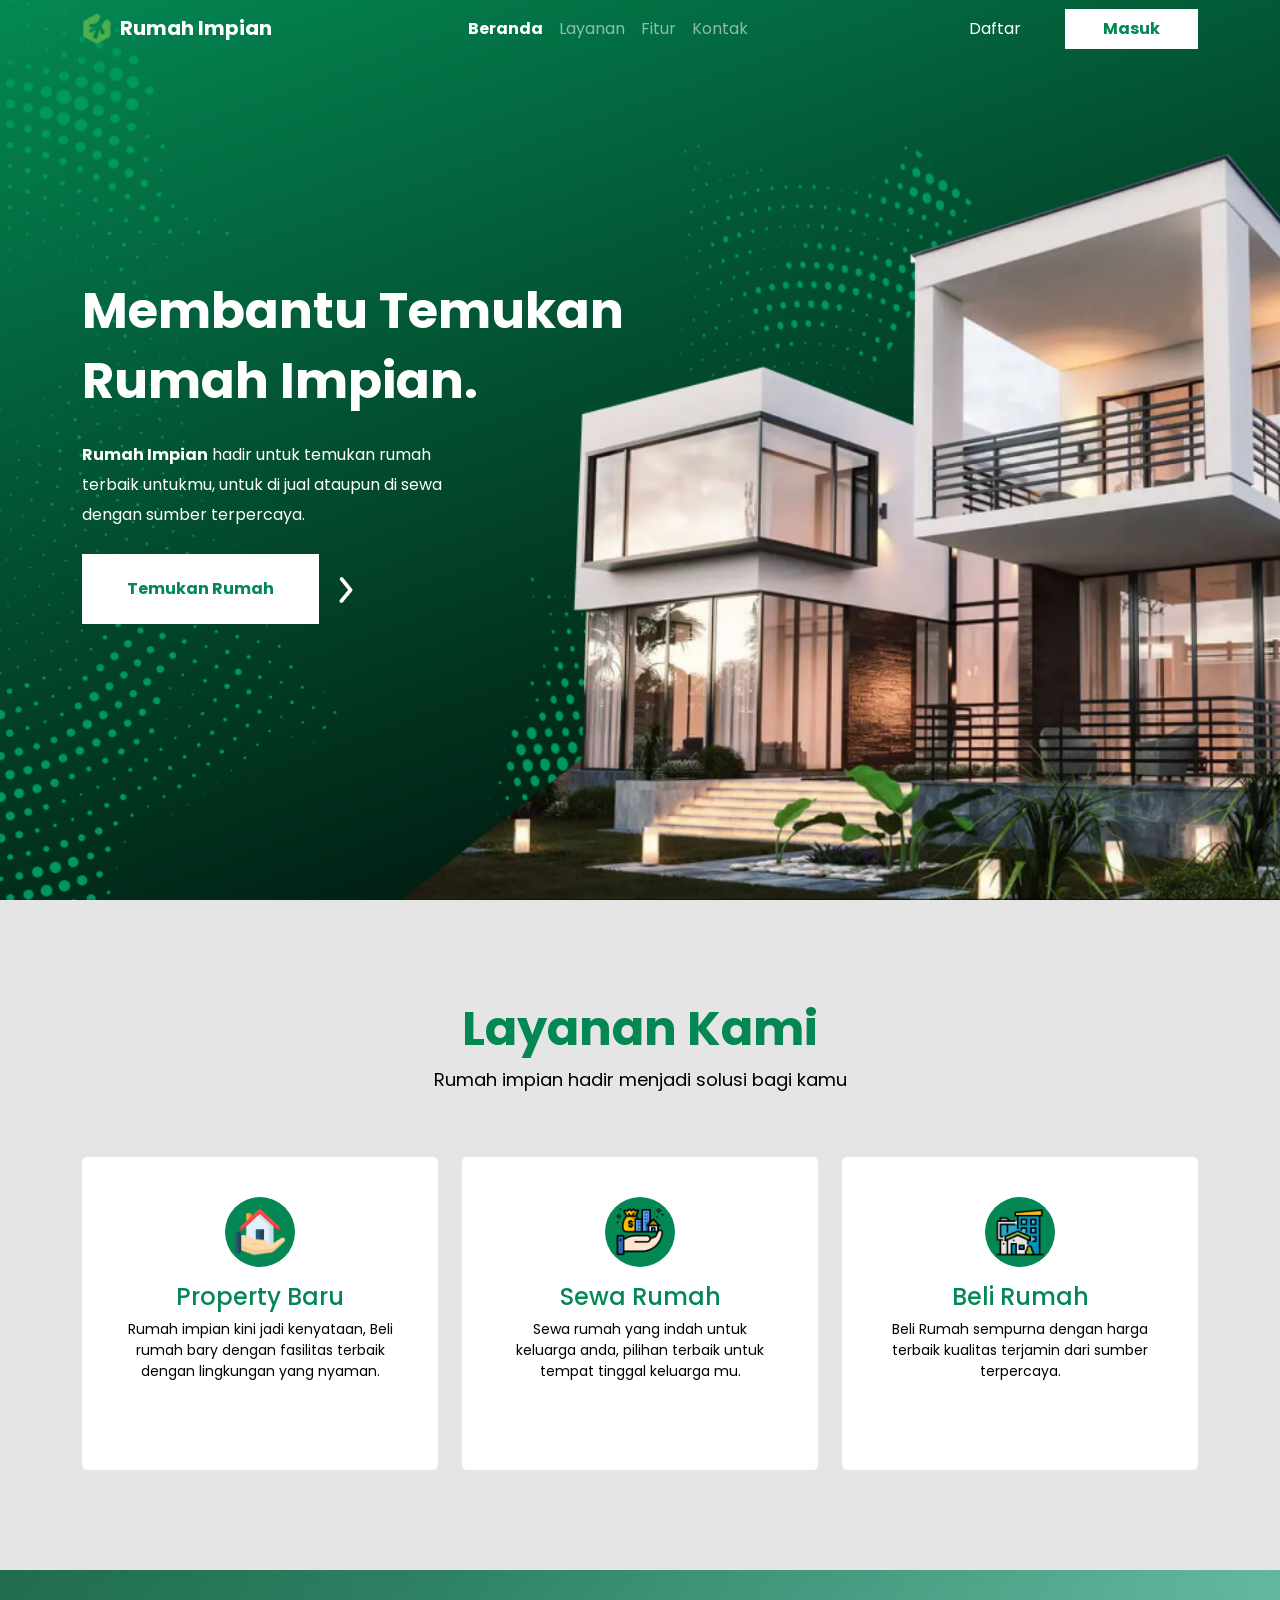
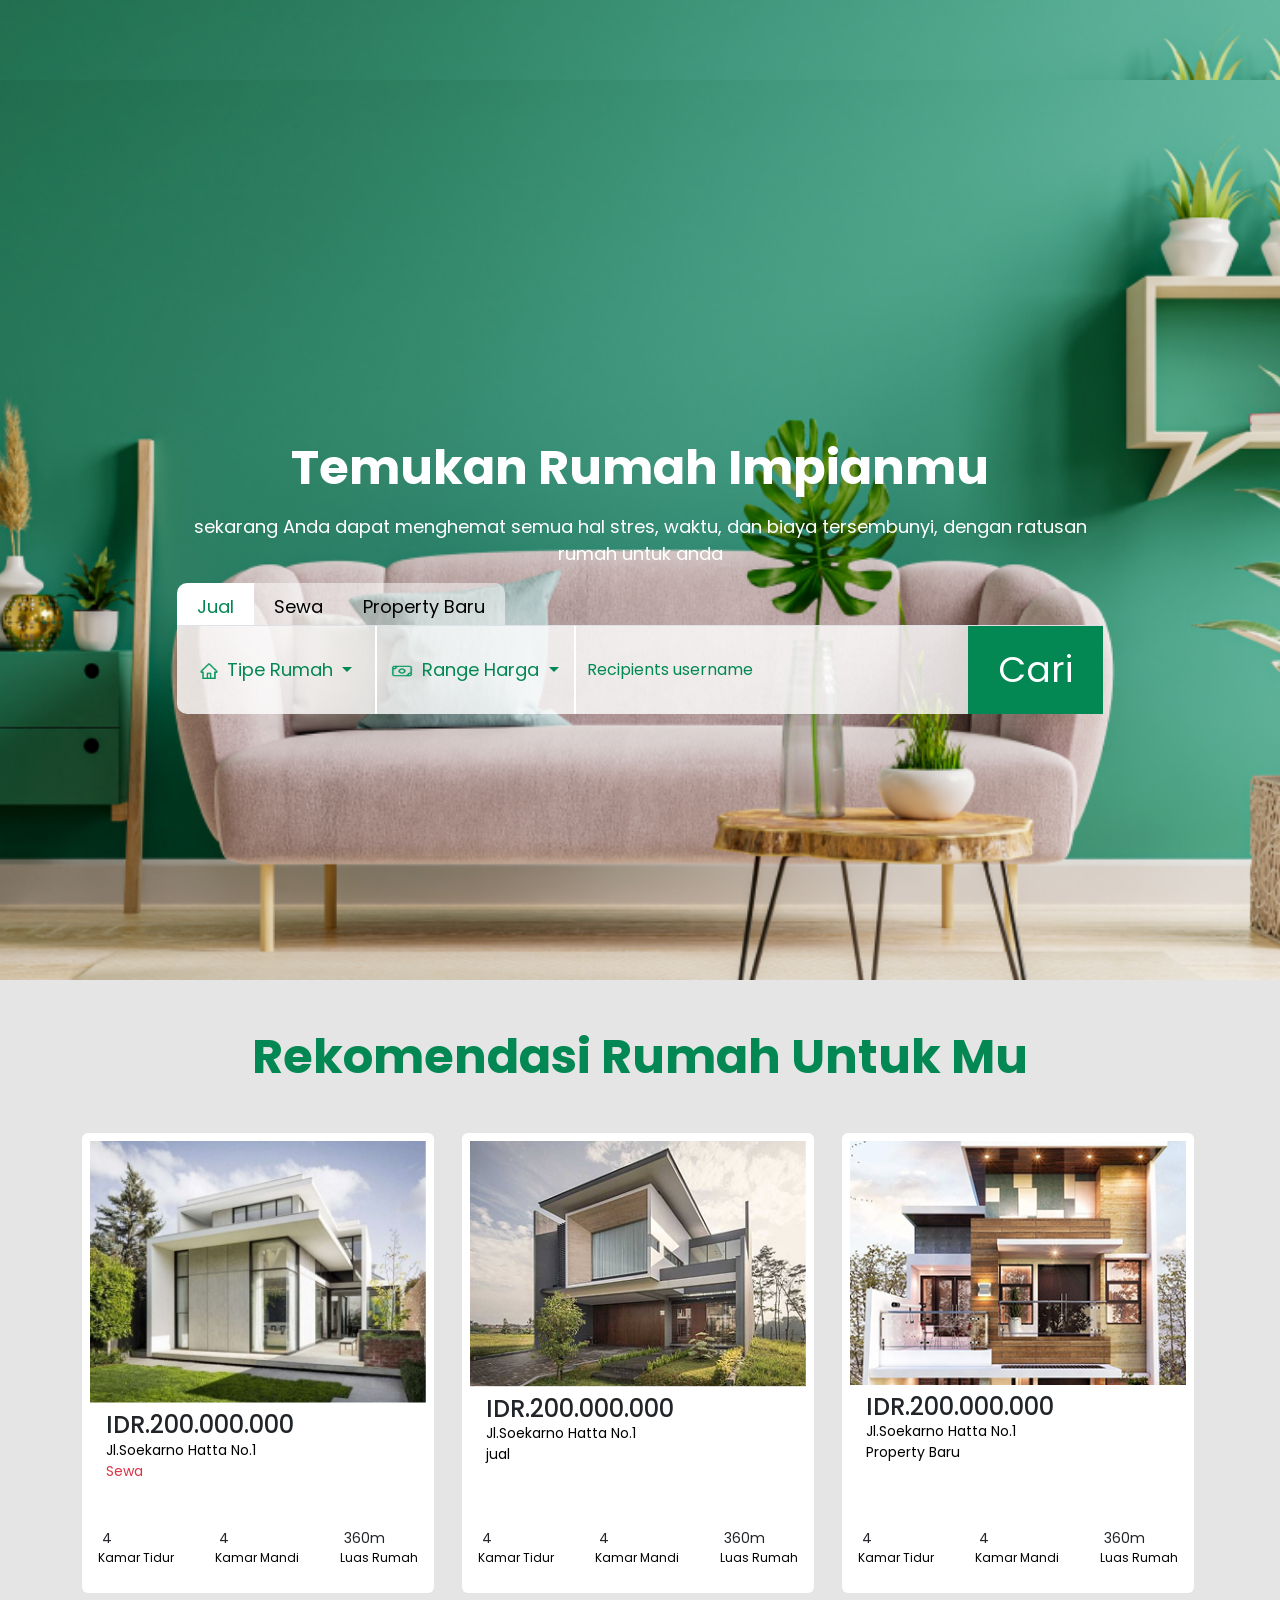
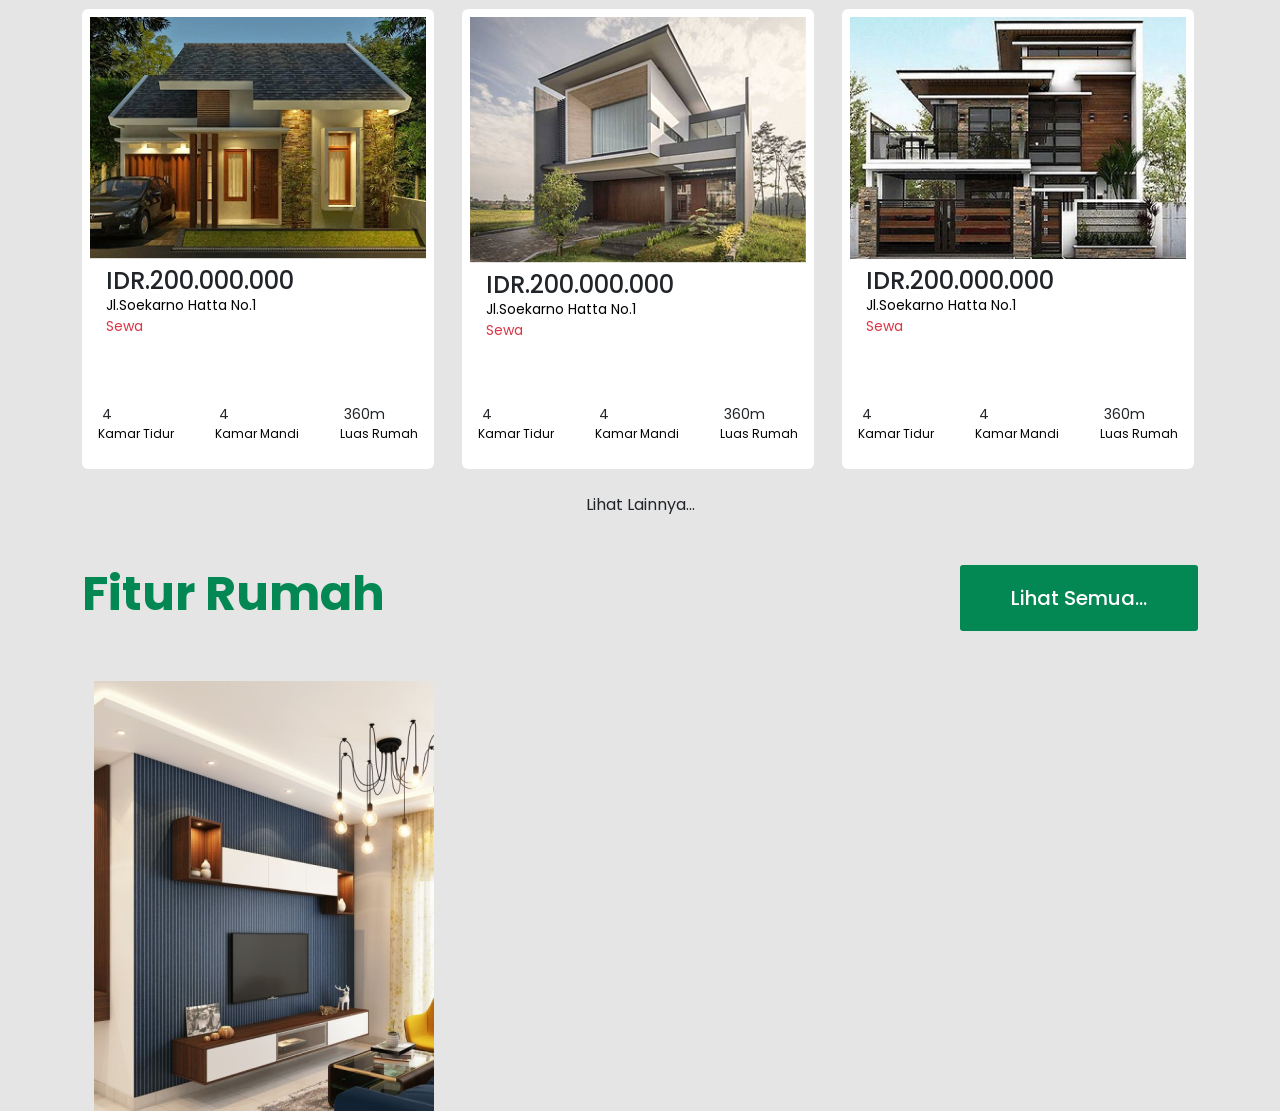
==== commit 0bbb146f: "sekolah smk setia bhakti" ====
--- a/index.html
+++ b/index.html
@@ -10,7 +10,7 @@
   <link rel="preconnect" href="https://fonts.googleapis.com" />
   <link rel="preconnect" href="https://fonts.gstatic.com" crossorigin />
   <link href="https://fonts.googleapis.com/css2?family=Poppins:wght@400;500;600;700&display=swap" rel="stylesheet" />
-  <link rel="shortcut icon" href="image/hero banner.png" type="image/x-icon" />
+  <link rel="shortcut icon" href="image/tree-house 1.png" type="image/x-icon" />
   <link rel="stylesheet" href="style.css" />
   <link rel="stylesheet" href="https://cdn.jsdelivr.net/npm/bootstrap-icons@1.13.1/font/bootstrap-icons.min.css">
 </head>
@@ -19,7 +19,7 @@
   <!-- NAVBAR -->
   <nav class="navbar navbar-expand-lg bg-transparent navbar-dark position-fixed w-100">
     <div class="container">
-      <a class="navbar-brand" href="#"><img src="image/hero banner.png" alt="Logo" width="30"
+      <a class="navbar-brand" href="#"><img src="image/tree-house 1.png" alt="Logo" width="30"
           class="d-inline-block align-text-top me-2" />Rumah Impian</a>
       <button class="navbar-toggler" type="button" data-bs-toggle="collapse" data-bs-target="#navbarNav"
         aria-controls="navbarNav" aria-expanded="false" aria-label="Toggle navigation">
@@ -50,24 +50,32 @@
   <!-- END NAVBAR -->
 
   <!-- section hero -->
-  <section id="hero">
-    <div class="container h-100">
-      <div class="row h-100">
-        <div class="col-md-6 my-auto text-hero">
-          <h1>Membantu Temukan Rumah Impian.</h1>
-          <p class="mt-4 mb-4">
-            <span class="fw-bold">Rumah Impian</span> hadir untuk temukan
-            rumah terbaik untukmu, untuk di jual ataupun di sewa dengan sumber
-            terpercaya.
-          </p>
-          <button class="btn-lg">Temukan Rumah</button>
-          <img src="image/arrow.png" alt="" />
-        </div>
-      </div>
-      <img src="image/hero-banner.png" alt="" class="position-absolute end-0 bottom-0 h-100" />
-      <img src="image/accent-banner.png" alt="" class="position-absolute start-0 top-0 h-100 accent-banner" />
-    </div>
-  </section>
+<section id="hero">
+      <div class="container h-100">
+        <div class="row h-100">
+          <div class="col-md-6 my-auto text-hero">
+            <h1>Membantu Temukan Rumah Impian.</h1>
+            <p class="mt-4 mb-4">
+              <span class="fw-bold">Rumah Impian</span> hadir untuk temukan
+              rumah terbaik untukmu, untuk di jual ataupun di sewa dengan sumber
+              terpercaya.
+            </p>
+            <button class="btn-lg">Temukan Rumah</button>
+            <img src="image/arrow.png" alt="" />
+          </div>
+        </div>
+        <img
+          src="image/hero banner.png"
+          alt=""
+          class="position-absolute end-0 bottom-0 h-100"
+        />
+        <img
+          src="image/accent banner.png"
+          alt=""
+          class="position-absolute start-0 top-0 h-100 accent-banner"
+        />
+      </div>
+    </section>
   <!-- end section hero -->
 
   <!-- section layanan -->
@@ -332,148 +340,133 @@
             <h1>Rekomendasi Rumah Untuk Mu</h1>
           </div>
         </div>
-        <div class="row">
+        <div class="row mt-4">
           <div class="col-4 mt-3">
-            <div class="card p-2 rounded-2" style="width:22rem;">
-              <img src="image/Mask Group.png" alt="">
+            <div class="card p-2 rounded-2" style="width: 22rem;">
+              <span><img src="image/Mask Group.png" alt="" class="w-100">
               <div class="card-body">
                 <h4>IDR.200.000.000</h4>
-                <p>Jl. Soekarno Hatta No.1 <br><span class="text-danger">Sewa</span></p>
-              </div>
-              <div class="card-fasilitas d-flex justify-content-between px-3 pt-2">
-                <span>
-                  <img src="image/mdi_bed.png" alt="">4
+                <p>Jl.Soekarno Hatta No.1 <br><span class="text-danger">Sewa</span></p>
+              </div>
+              <div class="card-fasilitas d-flex justify-content-between px-3">
+                <span><img src="image/Vectorkasur.png" alt=""> 4
                   <p>Kamar Tidur</p>
                 </span>
-                <span>
-                  <img src="image/fa-solid_bath.png" alt="">4
+                <span><img src="image/Vectorkamarmandi.png" alt=""> 4
                   <p>Kamar Mandi</p>
                 </span>
-                <span>
-                  <img src="image/fluent_globe-surface-20-filled.png" alt="">360m
+                <span><img src="image/Vectorluas.png" alt=""> 360m
                   <p>Luas Rumah</p>
                 </span>
               </div>
             </div>
           </div>
           <div class="col-4 mt-3">
-            <div class="card p-2 rounded-2" style="width:22rem;">
+            <div class="card p-2 rounded-2" style="width: 22rem;">
+              <img src="image/image 14.png" alt="">
+              <div class="card-body">
+                <h4>IDR.200.000.000</h4>
+                <p>Jl.Soekarno Hatta No.1 <br><span class="kjl">jual</span></p>
+              </div>
+              <div class="card-fasilitas d-flex justify-content-between px-3">
+                <span><img src="image/Vectorkasur.png" alt=""> 4
+                  <p>Kamar Tidur</p>
+                </span>
+                <span><img src="image/Vectorkamarmandi.png" alt=""> 4
+                  <p>Kamar Mandi</p>
+                </span>
+                <span><img src="image/Vectorluas.png" alt=""> 360m
+                  <p>Luas Rumah</p>
+                </span>
+              </div>
+            </div>
+          </div>
+          <div class="col-4 mt-3">
+            <div class="card p-2 rounded-2" style="width: 22rem;">
               <img src="image/image 10.png" alt="">
               <div class="card-body">
                 <h4>IDR.200.000.000</h4>
-                <p>Jl. Soekarno Hatta No.1 <br><span class="text-danger">Sewa</span></p>
-              </div>
-              <div class="card-fasilitas d-flex justify-content-between px-3 pt-2">
-                <span>
-                  <img src="image/mdi_bed.png" alt="">4
+                <p>Jl.Soekarno Hatta No.1 <br><span class="yu">Property Baru</span></p>
+              </div>
+              <div class="card-fasilitas d-flex justify-content-between px-3">
+                <span><img src="image/Vectorkasur.png" alt=""> 4
                   <p>Kamar Tidur</p>
                 </span>
-                <span>
-                  <img src="image/fa-solid_bath.png" alt="">4
+                <span><img src="image/Vectorkamarmandi.png" alt=""> 4
                   <p>Kamar Mandi</p>
                 </span>
-                <span>
-                  <img src="image/fluent_globe-surface-20-filled.png" alt="">360m
+                <span><img src="image/Vectorluas.png" alt=""> 360m
                   <p>Luas Rumah</p>
                 </span>
               </div>
             </div>
           </div>
           <div class="col-4 mt-3">
-            <div class="card p-2 rounded-2" style="width:22rem;">
-              <img src="image/Mask Group (2).png" alt="">
+            <div class="card p-2 rounded-2" style="width: 22rem;">
+              <img src="image/image 12.png" alt="">
               <div class="card-body">
                 <h4>IDR.200.000.000</h4>
-                <p>Jl. Soekarno Hatta No.1 <br><span class="text-danger">Sewa</span></p>
-              </div>
-              <div class="card-fasilitas d-flex justify-content-between px-3 pt-2">
-                <span>
-                  <img src="image/mdi_bed.png" alt="">4
+                <p>Jl.Soekarno Hatta No.1 <br><span class="text-danger">Sewa</span></p>
+              </div>
+              <div class="card-fasilitas d-flex justify-content-between px-3">
+                <span><img src="image/Vectorkasur.png" alt=""> 4
                   <p>Kamar Tidur</p>
                 </span>
-                <span>
-                  <img src="image/fa-solid_bath.png" alt="">4
+                <span><img src="image/Vectorkamarmandi.png" alt=""> 4
                   <p>Kamar Mandi</p>
                 </span>
-                <span>
-                  <img src="image/image 14.png" alt="">360m
+                <span><img src="image/Vectorluas.png" alt=""> 360m
                   <p>Luas Rumah</p>
                 </span>
               </div>
             </div>
           </div>
           <div class="col-4 mt-3">
-            <div class="card p-2 rounded-2" style="width:22rem;">
-              <img src="image/Mask Group (3).png" alt="">
+            <div class="card p-2 rounded-2" style="width: 22rem;">
+              <img src="image/image 14.png" alt="">
               <div class="card-body">
                 <h4>IDR.200.000.000</h4>
-                <p>Jl. Soekarno Hatta No.1 <br><span class="text-danger">Sewa</span></p>
-              </div>
-              <div class="card-fasilitas d-flex justify-content-between px-3 pt-2">
-                <span>
-                  <img src="image/mdi_bed.png" alt="">4
+                <p>Jl.Soekarno Hatta No.1 <br><span class="text-danger">Sewa</span></p>
+              </div>
+              <div class="card-fasilitas d-flex justify-content-between px-3">
+                <span><img src="image/Vectorkasur.png" alt=""> 4
                   <p>Kamar Tidur</p>
                 </span>
-                <span>
-                  <img src="image/fa-solid_bath.png" alt="">4
+                <span><img src="image/Vectorkamarmandi.png" alt=""> 4
                   <p>Kamar Mandi</p>
                 </span>
-                <span>
-                  <img src="image/image 9.png" alt="">360m
+                <span><img src="image/Vectorluas.png" alt=""> 360m
                   <p>Luas Rumah</p>
                 </span>
               </div>
             </div>
           </div>
           <div class="col-4 mt-3">
-            <div class="card p-2 rounded-2" style="width:22rem;">
-              <img src="image/Mask Group (4).png" alt="">
+            <div class="card p-2 rounded-2" style="width: 22rem;">
+              <img src="image/image 9.png" alt="">
               <div class="card-body">
                 <h4>IDR.200.000.000</h4>
-                <p>Jl. Soekarno Hatta No.1 <br><span class="text-danger">Sewa</span></p>
-              </div>
-              <div class="card-fasilitas d-flex justify-content-between px-3 pt-2">
-                <span>
-                  <img src="image/mdi_bed.png" alt="">4
+                <p>Jl.Soekarno Hatta No.1 <br><span class="text-danger">Sewa</span></p>
+              </div>
+              <div class="card-fasilitas d-flex justify-content-between px-3">
+                <span><img src="image/Vectorkasur.png" alt=""> 4
                   <p>Kamar Tidur</p>
                 </span>
-                <span>
-                  <img src="image/fa-solid_bath.png" alt="">4
+                <span><img src="image/Vectorkamarmandi.png" alt=""> 4
                   <p>Kamar Mandi</p>
                 </span>
-                <span>
-                  <img src="image/image 10.png" alt="">360m
+                <span><img src="image/Vectorluas.png" alt=""> 360m
                   <p>Luas Rumah</p>
                 </span>
               </div>
             </div>
           </div>
-          <div class="col-4 mt-3">
-            <div class="card p-2 rounded-2" style="width:22rem;">
-              <img src="image/Mask Group (5).png" alt="">
-              <div class="card-body">
-                <h4>IDR.200.000.000</h4>
-                <p>Jl. Soekarno Hatta No.1 <br><span class="text-danger">Sewa</span></p>
-              </div>
-              <div class="card-fasilitas d-flex justify-content-between px-3 pt-2">
-                <span>
-                  <img src="image/mdi_bed.png" alt="">4
-                  <p>Kamar Tidur</p>
-                </span>
-                <span>
-                  <img src="image/fa-solid_bath.png" alt="">4
-                  <p>Kamar Mandi</p>
-                </span>
-                <span>
-                  <img src="image/image 12.png" alt="">360m
-                  <p>Luas Rumah</p>
-                </span>
-              </div>
-            </div>
-          </div>
-        </div>
-      </div>
-    </section>
+        </div>
+        <div class="row">
+          <div class="mt-4 text-center">Lihat Lainnya...</div>
+        </div>
+      </div>
+     </section>
 
     <!--end section rekomendasi rumah -->
 
--- a/style.css
+++ b/style.css
@@ -311,8 +311,8 @@
     
 }
 .overlay{
-    background:rgba(0, 0, 0, 0.5)
-    
+    background:rgba(0, 0, 0, 0.5);
+     opacity: 0;
 }
 .card-fitur .overlay:hover{
     opacity: 1;
